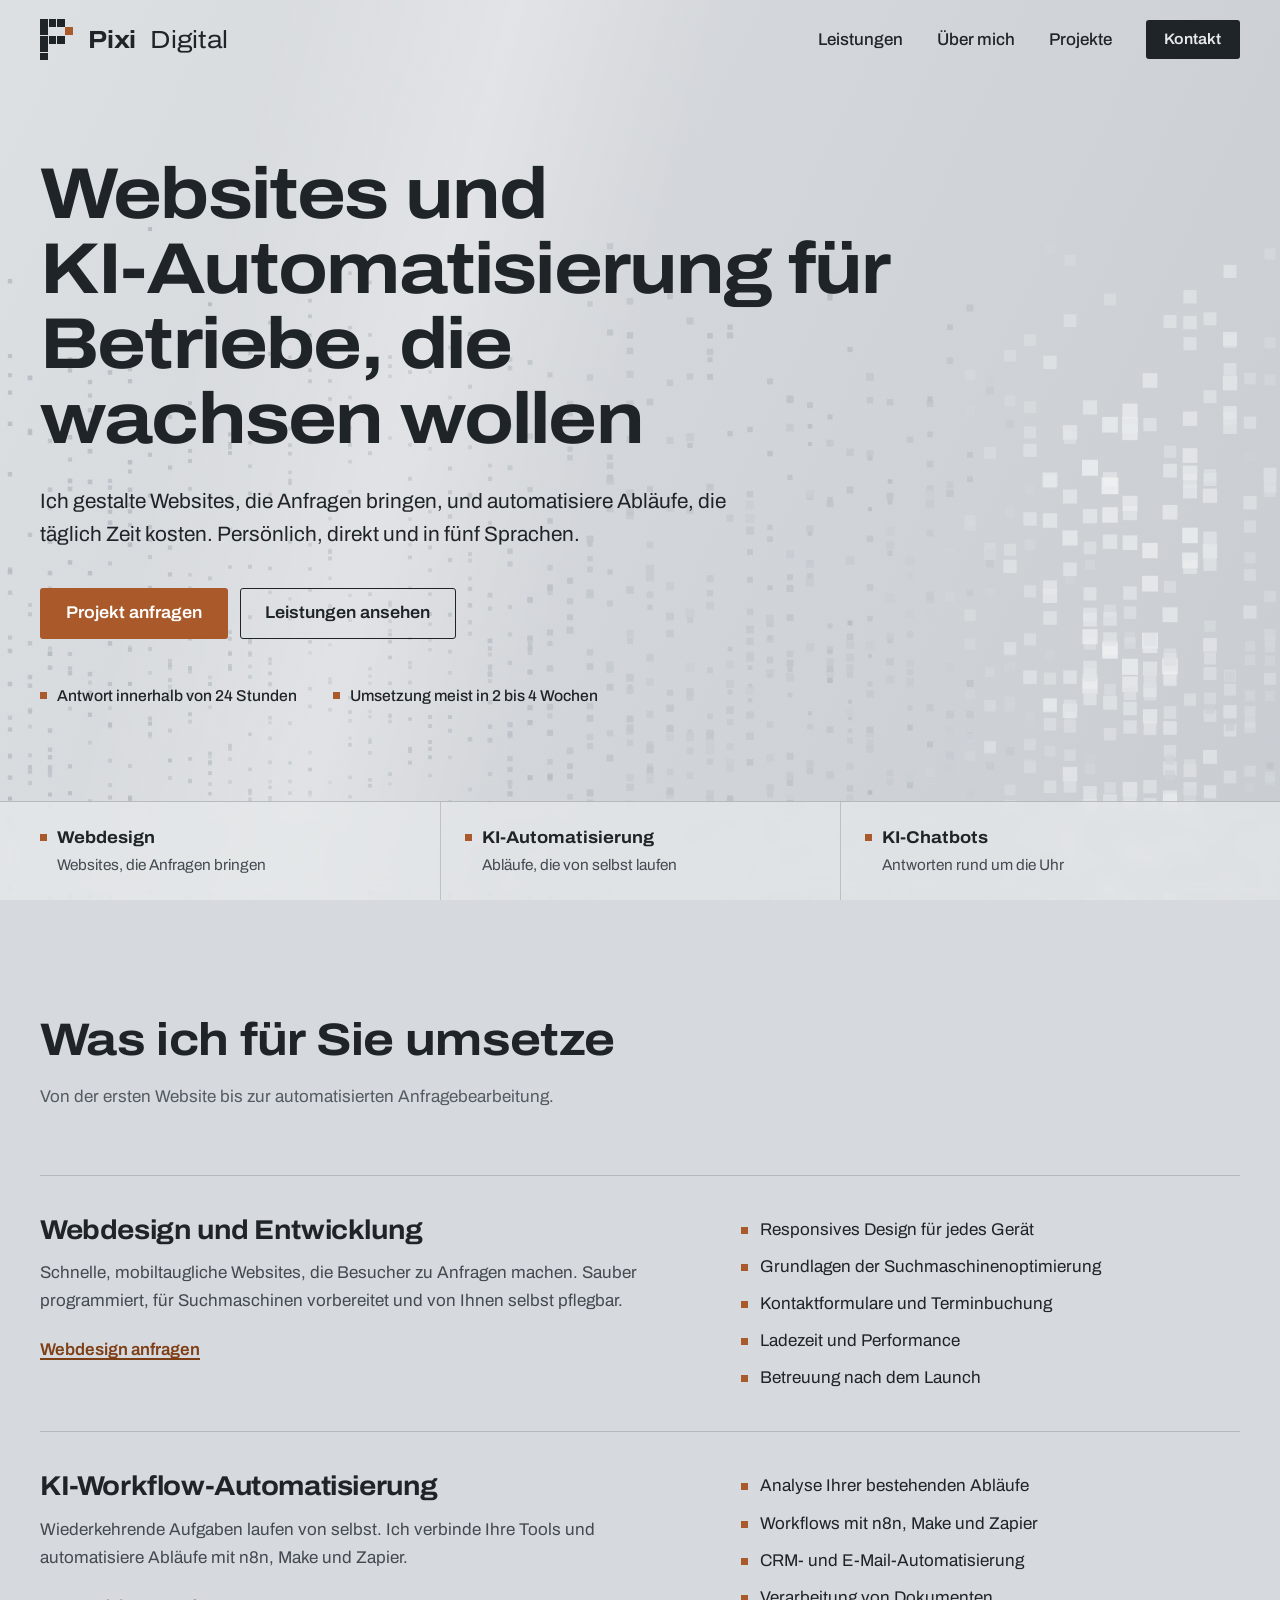
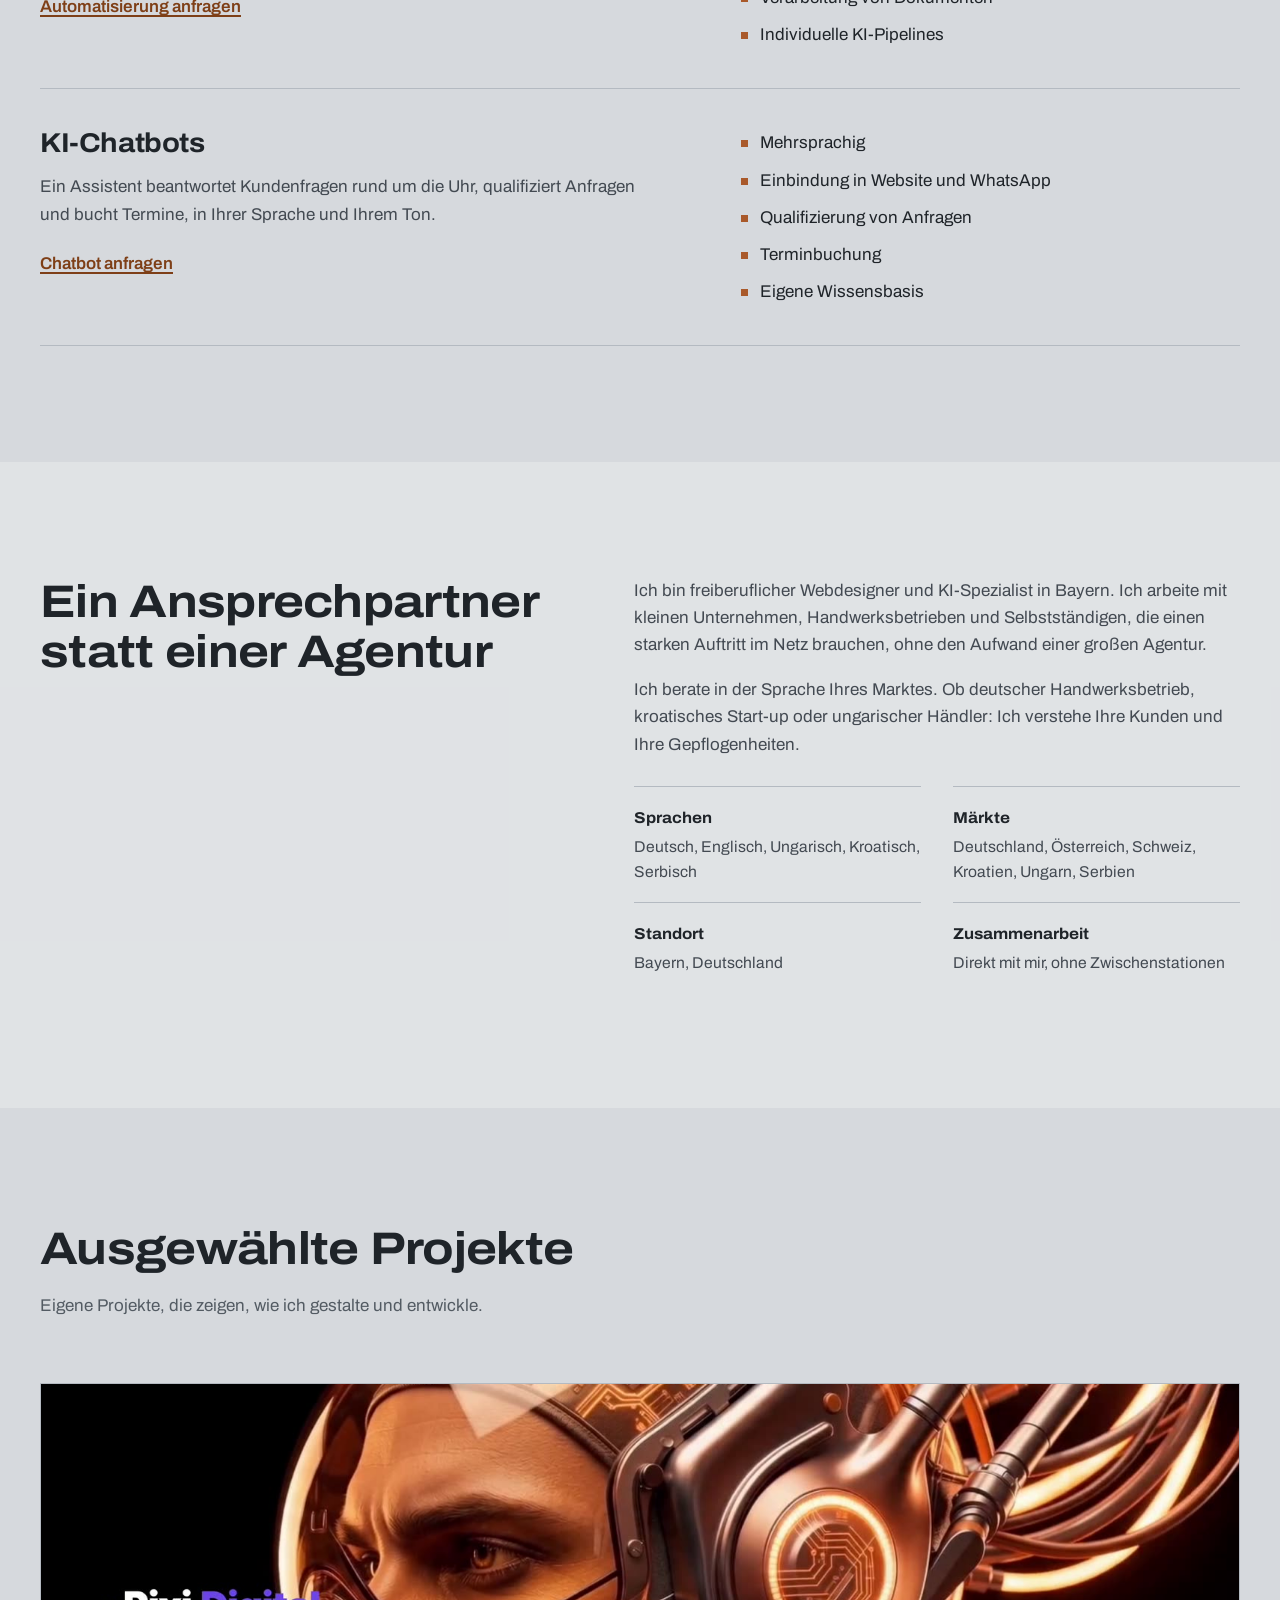
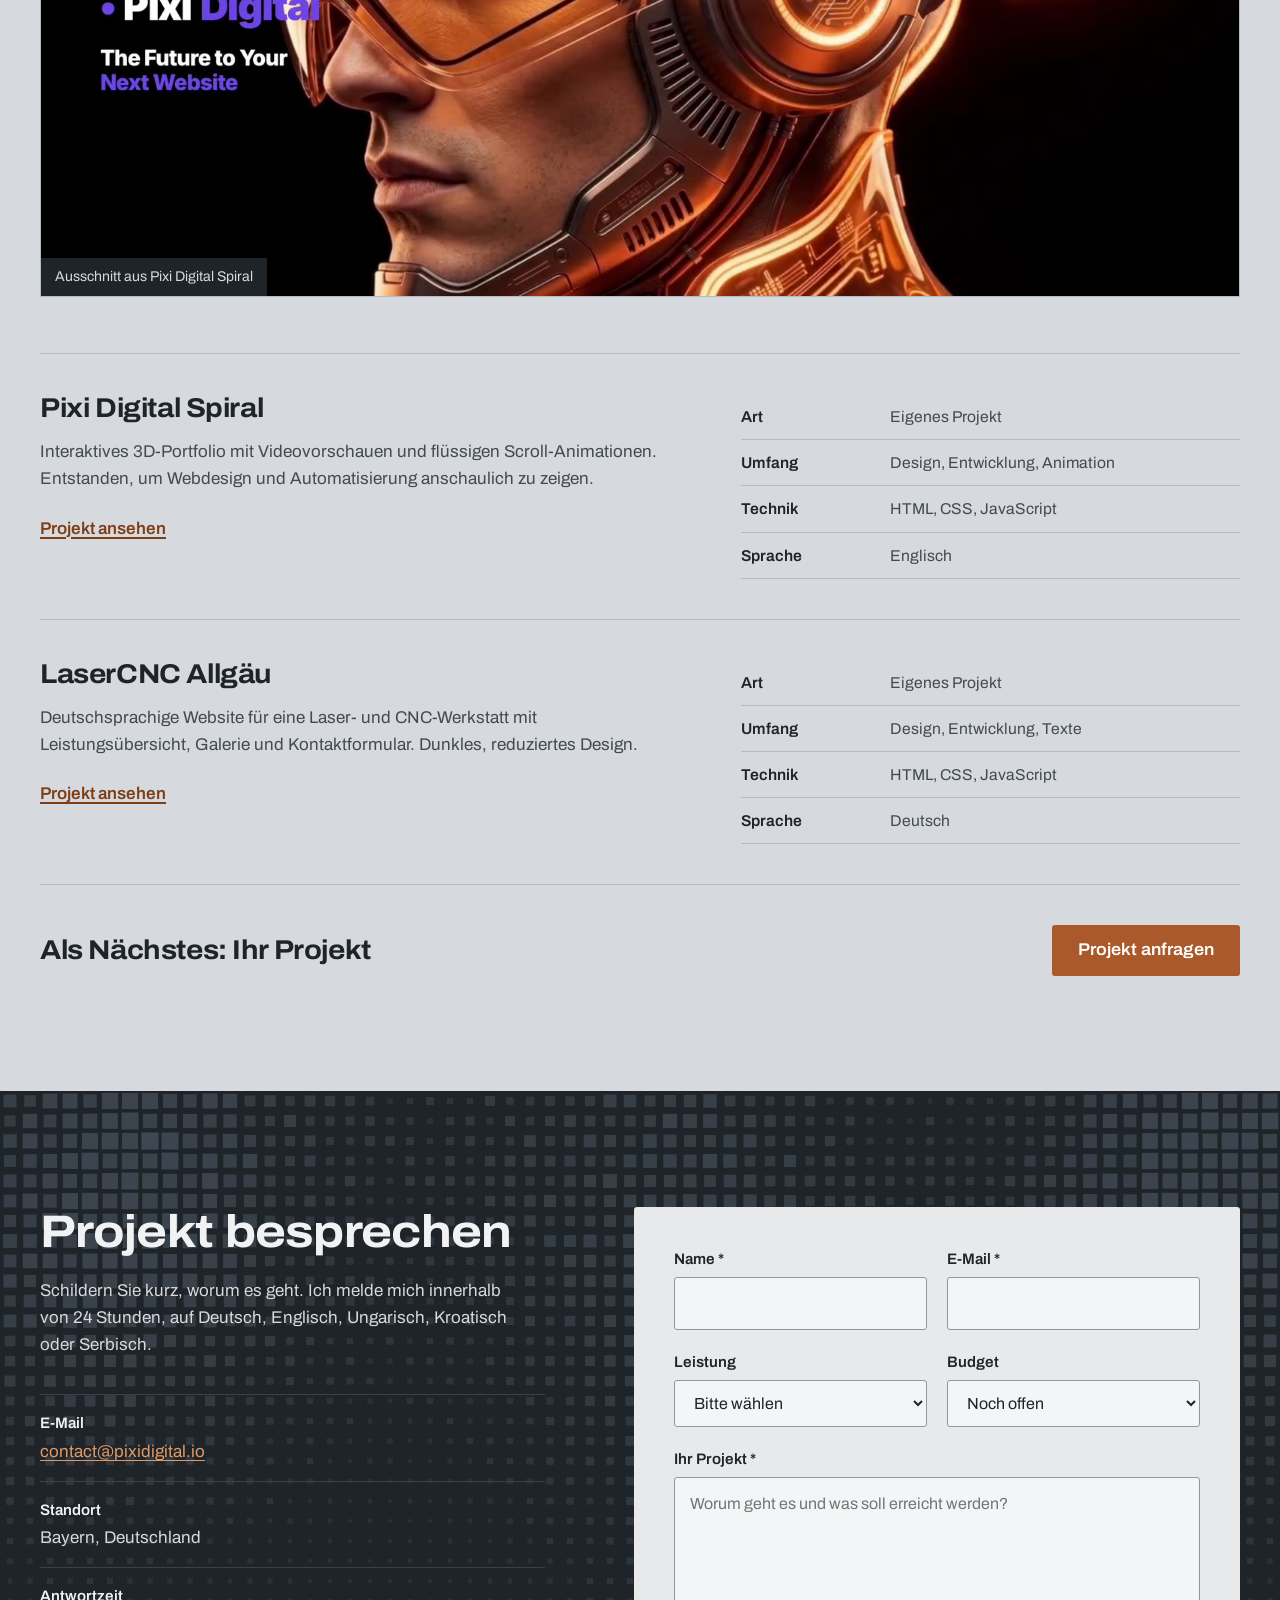
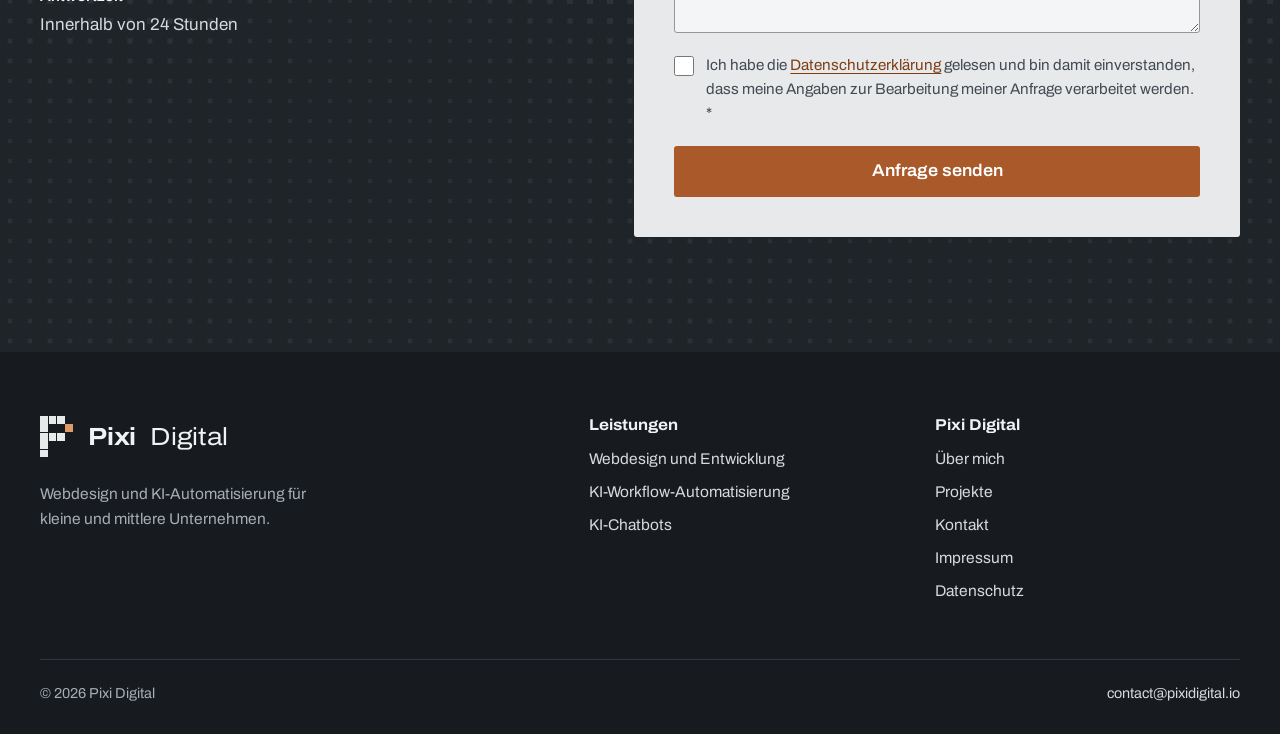
==== index.html @ 9437b950 "Redesign: deutsche Website mit Pixel-Hintergrund, Impressum und Datenschutz" ====
<!DOCTYPE html>
<html lang="de">
<head>
  <meta charset="UTF-8" />
  <meta name="viewport" content="width=device-width, initial-scale=1" />
  <title>Pixi Digital – Webdesign und KI-Automatisierung für Unternehmen in Bayern</title>
  <meta name="description" content="Pixi Digital gestaltet Websites für kleine und mittlere Unternehmen, automatisiert Abläufe mit KI und baut Chatbots. Beratung auf Deutsch, Englisch, Ungarisch, Kroatisch und Serbisch." />
  <link rel="canonical" href="https://pixidigital.io/" />
  <meta name="theme-color" content="#d6d9dd" />

  <meta property="og:type" content="website" />
  <meta property="og:locale" content="de_DE" />
  <meta property="og:site_name" content="Pixi Digital" />
  <meta property="og:title" content="Pixi Digital – Webdesign und KI-Automatisierung" />
  <meta property="og:description" content="Websites, die Anfragen bringen. Abläufe, die von selbst laufen. Für kleine und mittlere Unternehmen in Deutschland, Österreich und der Schweiz." />
  <meta property="og:url" content="https://pixidigital.io/" />

  <link rel="icon" type="image/svg+xml" href="favicon.svg" />
  <link rel="preload" href="fonts/archivo-latin-wdth-normal.woff2" as="font" type="font/woff2" crossorigin />
  <link rel="stylesheet" href="style.css" />

  <script type="application/ld+json">
  {
    "@context": "https://schema.org",
    "@type": "ProfessionalService",
    "name": "Pixi Digital",
    "url": "https://pixidigital.io/",
    "email": "contact@pixidigital.io",
    "description": "Webdesign, KI-Workflow-Automatisierung und KI-Chatbots für kleine und mittlere Unternehmen.",
    "areaServed": ["DE", "AT", "CH", "HR", "HU", "RS"],
    "knowsLanguage": ["de", "en", "hu", "hr", "sr"]
  }
  </script>
</head>
<body>
  <a class="skip-link" href="#inhalt">Zum Inhalt springen</a>

  <header class="site-header" id="siteHeader">
    <div class="wrap">
      <a class="brand" href="#top" aria-label="Pixi Digital, zum Seitenanfang">
        <svg viewBox="0 0 20 25" aria-hidden="true" focusable="false">
          <g fill="#1f2429">
            <rect x="0" y="0" width="4.6" height="4.6"/><rect x="5" y="0" width="4.6" height="4.6"/><rect x="10" y="0" width="4.6" height="4.6"/>
            <rect x="0" y="5" width="4.6" height="4.6"/>
            <rect x="0" y="10" width="4.6" height="4.6"/><rect x="5" y="10" width="4.6" height="4.6"/><rect x="10" y="10" width="4.6" height="4.6"/>
            <rect x="0" y="15" width="4.6" height="4.6"/>
            <rect x="0" y="20" width="4.6" height="4.6"/>
          </g>
          <rect x="15" y="5" width="4.6" height="4.6" fill="#a9592a"/>
        </svg>
        <b>Pixi</b><span>Digital</span>
      </a>
      <button class="nav-toggle" id="navToggle" type="button" aria-expanded="false" aria-controls="siteNav" aria-label="Menü öffnen"><span></span></button>
      <nav aria-label="Hauptnavigation">
        <ul class="nav-list" id="siteNav">
          <li><a href="#leistungen">Leistungen</a></li>
          <li><a href="#ueber-mich">Über mich</a></li>
          <li><a href="#projekte">Projekte</a></li>
          <li><a class="btn btn--ink btn--sm" href="#kontakt">Kontakt</a></li>
        </ul>
      </nav>
    </div>
  </header>

  <main id="inhalt">
    <canvas class="pixel-fall" id="pixelFall" aria-hidden="true"></canvas>
    <section class="hero" id="top" aria-labelledby="hero-title">
      <div class="wrap hero__inner">
        <h1 id="hero-title">Websites und <span class="nb">KI-Automatisierung</span> für Betriebe, die wachsen wollen</h1>
        <p class="hero__lead">Ich gestalte Websites, die Anfragen bringen, und automatisiere Abläufe, die täglich Zeit kosten. Persönlich, direkt und in fünf Sprachen.</p>
        <div class="hero__actions">
          <a class="btn btn--copper" href="#kontakt">Projekt anfragen</a>
          <a class="btn btn--line" href="#leistungen">Leistungen ansehen</a>
        </div>
        <ul class="facts">
          <li>Antwort innerhalb von 24 Stunden</li>
          <li>Umsetzung meist in 2 bis 4 Wochen</li>
        </ul>
      </div>
      <div class="hero__strip">
        <ul>
          <li><a href="#webdesign"><strong>Webdesign</strong><span>Websites, die Anfragen bringen</span></a></li>
          <li><a href="#automatisierung"><strong>KI-Automatisierung</strong><span>Abläufe, die von selbst laufen</span></a></li>
          <li><a href="#chatbots"><strong>KI-Chatbots</strong><span>Antworten rund um die Uhr</span></a></li>
        </ul>
      </div>
    </section>

    <section class="section" id="leistungen" aria-labelledby="leistungen-title">
      <div class="wrap">
        <div class="section-head">
          <h2 id="leistungen-title">Was ich für Sie umsetze</h2>
          <p>Von der ersten Website bis zur automatisierten Anfragebearbeitung.</p>
        </div>

        <article class="service" id="webdesign">
          <div>
            <h3>Webdesign und Entwicklung</h3>
            <p>Schnelle, mobiltaugliche Websites, die Besucher zu Anfragen machen. Sauber programmiert, für Suchmaschinen vorbereitet und von Ihnen selbst pflegbar.</p>
            <a class="link-action" href="#kontakt" data-service="Webdesign">Webdesign anfragen</a>
          </div>
          <ul class="checklist">
            <li>Responsives Design für jedes Gerät</li>
            <li>Grundlagen der Suchmaschinenoptimierung</li>
            <li>Kontaktformulare und Terminbuchung</li>
            <li>Ladezeit und Performance</li>
            <li>Betreuung nach dem Launch</li>
          </ul>
        </article>

        <article class="service" id="automatisierung">
          <div>
            <h3>KI-Workflow-Automatisierung</h3>
            <p>Wiederkehrende Aufgaben laufen von selbst. Ich verbinde Ihre Tools und automatisiere Abläufe mit n8n, Make und Zapier.</p>
            <a class="link-action" href="#kontakt" data-service="KI-Automatisierung">Automatisierung anfragen</a>
          </div>
          <ul class="checklist">
            <li>Analyse Ihrer bestehenden Abläufe</li>
            <li>Workflows mit n8n, Make und Zapier</li>
            <li>CRM- und E-Mail-Automatisierung</li>
            <li>Verarbeitung von Dokumenten</li>
            <li>Individuelle KI-Pipelines</li>
          </ul>
        </article>

        <article class="service" id="chatbots">
          <div>
            <h3>KI-Chatbots</h3>
            <p>Ein Assistent beantwortet Kundenfragen rund um die Uhr, qualifiziert Anfragen und bucht Termine, in Ihrer Sprache und Ihrem Ton.</p>
            <a class="link-action" href="#kontakt" data-service="KI-Chatbot">Chatbot anfragen</a>
          </div>
          <ul class="checklist">
            <li>Mehrsprachig</li>
            <li>Einbindung in Website und WhatsApp</li>
            <li>Qualifizierung von Anfragen</li>
            <li>Terminbuchung</li>
            <li>Eigene Wissensbasis</li>
          </ul>
        </article>
      </div>
    </section>

    <section class="section section--raised" id="ueber-mich" aria-labelledby="ueber-title">
      <div class="wrap about">
        <h2 id="ueber-title">Ein Ansprechpartner statt einer Agentur</h2>
        <div>
          <div class="about__text">
            <p>Ich bin freiberuflicher Webdesigner und KI-Spezialist in Bayern. Ich arbeite mit kleinen Unternehmen, Handwerksbetrieben und Selbstständigen, die einen starken Auftritt im Netz brauchen, ohne den Aufwand einer großen Agentur.</p>
            <p>Ich berate in der Sprache Ihres Marktes. Ob deutscher Handwerksbetrieb, kroatisches Start-up oder ungarischer Händler: Ich verstehe Ihre Kunden und Ihre Gepflogenheiten.</p>
          </div>
          <dl class="about__facts">
            <div><dt>Sprachen</dt><dd>Deutsch, Englisch, Ungarisch, Kroatisch, Serbisch</dd></div>
            <div><dt>Märkte</dt><dd>Deutschland, Österreich, Schweiz, Kroatien, Ungarn, Serbien</dd></div>
            <div><dt>Standort</dt><dd>Bayern, Deutschland</dd></div>
            <div><dt>Zusammenarbeit</dt><dd>Direkt mit mir, ohne Zwischenstationen</dd></div>
          </dl>
        </div>
      </div>
    </section>

    <section class="section" id="projekte" aria-labelledby="projekte-title">
      <div class="wrap">
        <div class="section-head">
          <h2 id="projekte-title">Ausgewählte Projekte</h2>
          <p>Eigene Projekte, die zeigen, wie ich gestalte und entwickle.</p>
        </div>

        <figure class="reel">
          <video id="reelVideo" src="The%20Future.mp4" poster="reel-poster.jpg" muted loop playsinline preload="metadata" aria-label="Videovorschau des Projekts Pixi Digital Spiral"></video>
          <figcaption>Ausschnitt aus Pixi Digital Spiral</figcaption>
        </figure>

        <article class="project">
          <div>
            <h3>Pixi Digital Spiral</h3>
            <p>Interaktives 3D-Portfolio mit Videovorschauen und flüssigen Scroll-Animationen. Entstanden, um Webdesign und Automatisierung anschaulich zu zeigen.</p>
            <a class="link-action" href="https://spiral.pixidigital.io" target="_blank" rel="noopener noreferrer">Projekt ansehen<span class="sr-only"> (öffnet in neuem Tab)</span></a>
          </div>
          <dl>
            <div><dt>Art</dt><dd>Eigenes Projekt</dd></div>
            <div><dt>Umfang</dt><dd>Design, Entwicklung, Animation</dd></div>
            <div><dt>Technik</dt><dd>HTML, CSS, JavaScript</dd></div>
            <div><dt>Sprache</dt><dd>Englisch</dd></div>
          </dl>
        </article>

        <article class="project">
          <div>
            <h3>LaserCNC Allgäu</h3>
            <p>Deutschsprachige Website für eine Laser- und CNC-Werkstatt mit Leistungsübersicht, Galerie und Kontaktformular. Dunkles, reduziertes Design.</p>
            <a class="link-action" href="https://keen-raindrop-94ec98.netlify.app" target="_blank" rel="noopener noreferrer">Projekt ansehen<span class="sr-only"> (öffnet in neuem Tab)</span></a>
          </div>
          <dl>
            <div><dt>Art</dt><dd>Eigenes Projekt</dd></div>
            <div><dt>Umfang</dt><dd>Design, Entwicklung, Texte</dd></div>
            <div><dt>Technik</dt><dd>HTML, CSS, JavaScript</dd></div>
            <div><dt>Sprache</dt><dd>Deutsch</dd></div>
          </dl>
        </article>

        <div class="next-project">
          <h3>Als Nächstes: Ihr Projekt</h3>
          <a class="btn btn--copper" href="#kontakt">Projekt anfragen</a>
        </div>
      </div>
    </section>

    <section class="section on-night has-field" id="kontakt" aria-labelledby="kontakt-title">
      <canvas class="pixel-field" data-pixel="top" data-palette="night" aria-hidden="true"></canvas>
      <div class="wrap contact">
        <div class="contact__intro">
          <h2 id="kontakt-title">Projekt besprechen</h2>
          <p>Schildern Sie kurz, worum es geht. Ich melde mich innerhalb von 24 Stunden, auf Deutsch, Englisch, Ungarisch, Kroatisch oder Serbisch.</p>
          <dl class="contact__list">
            <div><dt>E-Mail</dt><dd><a href="mailto:contact@pixidigital.io">contact@pixidigital.io</a></dd></div>
            <div><dt>Standort</dt><dd>Bayern, Deutschland</dd></div>
            <div><dt>Antwortzeit</dt><dd>Innerhalb von 24 Stunden</dd></div>
          </dl>
        </div>

        <form class="form" id="contactForm" novalidate>
          <div class="form-row">
            <div class="field">
              <label for="name">Name *</label>
              <input type="text" id="name" name="name" autocomplete="name" required aria-describedby="name-error" />
              <p class="field-error" id="name-error"></p>
            </div>
            <div class="field">
              <label for="email">E-Mail *</label>
              <input type="email" id="email" name="email" autocomplete="email" required aria-describedby="email-error" />
              <p class="field-error" id="email-error"></p>
            </div>
          </div>
          <div class="form-row">
            <div class="field">
              <label for="service">Leistung</label>
              <select id="service" name="service">
                <option value="">Bitte wählen</option>
                <option value="Webdesign">Webdesign</option>
                <option value="KI-Automatisierung">KI-Automatisierung</option>
                <option value="KI-Chatbot">KI-Chatbot</option>
                <option value="Sonstiges">Sonstiges</option>
              </select>
            </div>
            <div class="field">
              <label for="budget">Budget</label>
              <select id="budget" name="budget">
                <option value="">Noch offen</option>
                <option value="300-500">300 bis 500 €</option>
                <option value="500-1000">500 bis 1.000 €</option>
                <option value="1000-2000">1.000 bis 2.000 €</option>
                <option value="2000-5000">2.000 bis 5.000 €</option>
                <option value="5000+">Über 5.000 €</option>
              </select>
            </div>
          </div>
          <div class="field">
            <label for="message">Ihr Projekt *</label>
            <textarea id="message" name="message" rows="5" placeholder="Worum geht es und was soll erreicht werden?" required aria-describedby="message-error"></textarea>
            <p class="field-error" id="message-error"></p>
          </div>

          <!-- Honeypot: für Menschen unsichtbar, Bots füllen es aus -->
          <div class="hp" aria-hidden="true">
            <label for="website">Website (bitte leer lassen)</label>
            <input type="text" id="website" name="website" tabindex="-1" autocomplete="off" />
          </div>

          <div class="consent">
            <div class="consent__row">
              <input type="checkbox" id="privacy" name="privacy" required aria-describedby="privacy-error" />
              <label for="privacy">Ich habe die <a href="datenschutz.html" target="_blank" rel="noopener">Datenschutzerklärung</a> gelesen und bin damit einverstanden, dass meine Angaben zur Bearbeitung meiner Anfrage verarbeitet werden. *</label>
            </div>
            <p class="field-error" id="privacy-error"></p>
          </div>

          <button type="submit" class="btn btn--copper" id="submitBtn">Anfrage senden</button>
          <p class="form-status" id="formStatus" role="status" aria-live="polite"></p>
        </form>
      </div>
    </section>
  </main>

  <footer class="site-footer">
    <div class="wrap">
      <div class="footer-grid">
        <div>
          <a class="brand" href="#top" aria-label="Pixi Digital, zum Seitenanfang">
            <svg viewBox="0 0 20 25" aria-hidden="true" focusable="false">
              <g fill="#e7e9eb">
                <rect x="0" y="0" width="4.6" height="4.6"/><rect x="5" y="0" width="4.6" height="4.6"/><rect x="10" y="0" width="4.6" height="4.6"/>
                <rect x="0" y="5" width="4.6" height="4.6"/>
                <rect x="0" y="10" width="4.6" height="4.6"/><rect x="5" y="10" width="4.6" height="4.6"/><rect x="10" y="10" width="4.6" height="4.6"/>
                <rect x="0" y="15" width="4.6" height="4.6"/>
                <rect x="0" y="20" width="4.6" height="4.6"/>
              </g>
              <rect x="15" y="5" width="4.6" height="4.6" fill="#e09a66"/>
            </svg>
            <b>Pixi</b><span>Digital</span>
          </a>
          <p>Webdesign und KI-Automatisierung für kleine und mittlere Unternehmen.</p>
        </div>
        <div>
          <h2>Leistungen</h2>
          <ul>
            <li><a href="#leistungen">Webdesign und Entwicklung</a></li>
            <li><a href="#leistungen">KI-Workflow-Automatisierung</a></li>
            <li><a href="#leistungen">KI-Chatbots</a></li>
          </ul>
        </div>
        <div>
          <h2>Pixi Digital</h2>
          <ul>
            <li><a href="#ueber-mich">Über mich</a></li>
            <li><a href="#projekte">Projekte</a></li>
            <li><a href="#kontakt">Kontakt</a></li>
            <li><a href="impressum.html">Impressum</a></li>
            <li><a href="datenschutz.html">Datenschutz</a></li>
          </ul>
        </div>
      </div>
      <div class="footer-bottom">
        <p>&copy; 2026 Pixi Digital</p>
        <p><a href="mailto:contact@pixidigital.io">contact@pixidigital.io</a></p>
      </div>
    </div>
  </footer>

  <script src="script.js" defer></script>
  <script src="pixel-field.js" defer></script>
  <script src="pixel-fall.js" defer></script>
</body>
</html>
---- style.css ----
/* ==========================================================================
   Pixi Digital
   Material: gebürsteter Stahl, Kupfer. Motiv: Pixel.
   ========================================================================== */

/* --- Schrift (lokal eingebunden, keine Verbindung zu Google) ------------- */
@font-face {
  font-family: "Archivo";
  src: url("fonts/archivo-latin-wdth-normal.woff2") format("woff2");
  font-weight: 100 900;
  font-stretch: 62% 125%;
  font-style: normal;
  font-display: swap;
  unicode-range: U+0000-00FF, U+0131, U+0152-0153, U+02BB-02BC, U+02C6, U+02DA, U+02DC, U+0304, U+0308, U+0329, U+2000-206F, U+20AC, U+2122, U+2191, U+2193, U+2212, U+2215, U+FEFF, U+FFFD;
}
@font-face {
  font-family: "Archivo";
  src: url("fonts/archivo-latin-ext-wdth-normal.woff2") format("woff2");
  font-weight: 100 900;
  font-stretch: 62% 125%;
  font-style: normal;
  font-display: swap;
  unicode-range: U+0100-02BA, U+02BD-02C5, U+02C7-02CC, U+02CE-02D7, U+02DD-02FF, U+0304, U+0308, U+0329, U+1D00-1DBF, U+1E00-1E9F, U+1EF2-1EFF, U+2020, U+20A0-20AB, U+20AD-20C0, U+2113, U+2C60-2C7F, U+A720-A7FF;
}

/* --- Tokens --------------------------------------------------------------- */
:root {
  --steel:        #d6d9dd;   /* Seitenhintergrund */
  --steel-raised: #e7e9eb;   /* Flächen, Formular */
  --steel-sunk:   #cbcfd4;
  --steel-line:   #b4bac1;   /* Linien, Pixel */
  --ink:          #1f2429;   /* Überschriften, dunkle Sektion */
  --ink-soft:     #434a52;   /* Fließtext */
  --ink-mute:     #535b63;   /* Nebentext */
  --copper:       #a9592a;   /* Aktionen */
  --copper-deep:  #7e3f17;   /* Textlinks auf Hellgrau */
  --copper-glow:  #e09a66;   /* Linkfarbe auf Dunkel, Pixelglut */
  --night:        #1f2429;
  --night-deep:   #171b1f;
  --on-night:     #d6d9dd;
  --on-night-mute:#a6adb4;
  --error:        #a32a1d;

  --radius: 3px;
  --header-h: 80px;
  --wrap: min(1200px, 100% - 48px);
}

/* --- Basis ---------------------------------------------------------------- */
*, *::before, *::after { box-sizing: border-box; }
html {
  scroll-padding-top: calc(var(--header-h) + 16px);
  -webkit-text-size-adjust: 100%;
}
@media (prefers-reduced-motion: no-preference) {
  html { scroll-behavior: smooth; }
}
body {
  margin: 0;
  background: var(--steel);
  color: var(--ink-soft);
  font-family: "Archivo", system-ui, -apple-system, "Segoe UI", sans-serif;
  font-size: 1.0625rem;
  line-height: 1.6;
  -webkit-font-smoothing: antialiased;
}
h1, h2, h3, h4, p, ul, dl, dd, figure { margin: 0; }
ul { padding: 0; list-style: none; }
img, svg, video { display: block; max-width: 100%; }
p { max-width: 62ch; text-wrap: pretty; }
a { color: var(--copper-deep); text-underline-offset: 0.2em; }
a:hover { color: var(--ink); }

h1, h2, h3 {
  color: var(--ink);
  font-weight: 700;
  font-stretch: 114%;
  letter-spacing: -0.015em;
  line-height: 1.1;
  text-wrap: balance;
  hyphens: auto;
  overflow-wrap: break-word;
}
h2 { font-size: clamp(1.75rem, 1.1rem + 2.4vw, 2.85rem); }
h3 { font-size: clamp(1.3rem, 1.1rem + 0.8vw, 1.7rem); font-stretch: 108%; }

:focus-visible {
  outline: 2px solid var(--copper);
  outline-offset: 3px;
}
.on-night :focus-visible,
.site-footer :focus-visible { outline-color: var(--copper-glow); }

.wrap { width: var(--wrap); margin-inline: auto; }

.sr-only {
  position: absolute;
  width: 1px;
  height: 1px;
  margin: -1px;
  padding: 0;
  overflow: hidden;
  clip: rect(0 0 0 0);
  white-space: nowrap;
  border: 0;
}

.skip-link {
  position: absolute;
  left: 16px;
  top: -80px;
  z-index: 200;
  background: var(--ink);
  color: #fff;
  padding: 10px 16px;
  border-radius: var(--radius);
}
.skip-link:focus { top: 12px; color: #fff; }

/* --- Schaltflächen -------------------------------------------------------- */
.btn {
  display: inline-flex;
  align-items: center;
  justify-content: center;
  padding: 0.9rem 1.55rem;
  border: 1px solid transparent;
  border-radius: var(--radius);
  font: inherit;
  font-weight: 600;
  font-stretch: 105%;
  line-height: 1.2;
  text-decoration: none;
  cursor: pointer;
  transition: background-color 0.2s, color 0.2s, border-color 0.2s;
}
.btn--copper { background: var(--copper); color: #fff; }
.btn--copper:hover { background: var(--copper-deep); color: #fff; }
.btn--line { border-color: var(--ink); color: var(--ink); }
.btn--line:hover { background: var(--ink); color: var(--steel-raised); }
.btn--ink { background: var(--ink); color: var(--steel-raised); }
.btn--ink:hover { background: var(--copper-deep); color: #fff; }
.btn[disabled] { opacity: 0.6; cursor: progress; }
.btn--sm { padding: 0.6rem 1.1rem; font-size: 0.95rem; }

/* --- Kopfzeile ------------------------------------------------------------ */
.site-header {
  position: fixed;
  inset: 0 0 auto 0;
  z-index: 100;
  height: var(--header-h);
  border-bottom: 1px solid transparent;
  transition: background-color 0.25s, border-color 0.25s;
}
.site-header.is-scrolled,
.site-header.menu-open {
  background: rgba(231, 233, 235, 0.94);
  border-bottom-color: var(--steel-line);
  -webkit-backdrop-filter: blur(10px);
  backdrop-filter: blur(10px);
}
.site-header .wrap {
  display: flex;
  align-items: center;
  justify-content: space-between;
  height: 100%;
}
.brand {
  display: inline-flex;
  align-items: center;
  gap: 14px;
  color: var(--ink);
  font-stretch: 112%;
  font-size: 1.55rem;
  font-weight: 700;
  letter-spacing: -0.01em;
  text-decoration: none;
}
.brand:hover { color: var(--ink); }
.brand span { font-weight: 400; }
.brand svg { width: 34px; height: 42px; flex: none; shape-rendering: crispEdges; }

.nav-list { display: flex; align-items: center; gap: 34px; }
.nav-list a:not(.btn) {
  color: var(--ink);
  font-weight: 500;
  text-decoration: none;
  padding-block: 6px;
  background: linear-gradient(var(--copper), var(--copper)) left bottom / 0 2px no-repeat;
  transition: background-size 0.25s;
}
.nav-list a:not(.btn):hover,
.nav-list a:not(.btn)[aria-current="true"] { background-size: 100% 2px; }

.nav-toggle {
  display: none;
  width: 44px;
  height: 44px;
  margin-right: -10px;
  border: 0;
  background: none;
  color: var(--ink);
  cursor: pointer;
}
.nav-toggle span,
.nav-toggle span::before,
.nav-toggle span::after {
  display: block;
  width: 22px;
  height: 2px;
  background: currentColor;
  margin-inline: auto;
  content: "";
  transition: transform 0.2s, background-color 0.2s;
}
.nav-toggle span { position: relative; }
.nav-toggle span::before { position: absolute; top: -7px; left: 0; }
.nav-toggle span::after  { position: absolute; top: 7px; left: 0; }
.menu-open .nav-toggle span { background: transparent; }
.menu-open .nav-toggle span::before { transform: translateY(7px) rotate(45deg); }
.menu-open .nav-toggle span::after  { transform: translateY(-7px) rotate(-45deg); }

/* --- Hero ----------------------------------------------------------------- */
.hero {
  position: relative;
  display: grid;
  grid-template-rows: 1fr auto;
  min-height: min(100svh, 900px);
  padding: calc(var(--header-h) + 40px) 0 0;
  overflow: hidden;
}
.hero::before {
  /* Verlauf liegt unter dem festen Pixel-Canvas, damit Quadrate über den Hero hinaus fallen können */
  content: "";
  position: absolute;
  inset: 0;
  z-index: -1;
  background: linear-gradient(115deg, #dde0e3 0%, #d3d6da 48%, #c9cdd2 100%);
}
.hero::after {
  /* Lichtreflex wie auf gebürstetem Metall */
  content: "";
  position: absolute;
  inset: 0;
  pointer-events: none;
  background: linear-gradient(105deg, transparent 18%, rgba(255, 255, 255, 0.28) 34%, transparent 48%);
}
.pixel-field {
  position: absolute;
  inset: 0;
  width: 100%;
  height: 100%;
}
.hero__inner { position: relative; z-index: 1; align-self: center; padding-bottom: 56px; }
.hero h1 {
  max-width: 13.5em;
  font-size: clamp(2.05rem, 0.9rem + 4.6vw, 4.5rem);
  line-height: 1.04;
  letter-spacing: -0.025em;
}
@media (min-width: 561px) { .nb { white-space: nowrap; } }
.hero__lead {
  margin-top: 28px;
  font-size: clamp(1.08rem, 1rem + 0.4vw, 1.3rem);
  color: var(--ink);
  max-width: 34em;
}
.hero__actions { display: flex; flex-wrap: wrap; gap: 12px; margin-top: 36px; }
.facts { display: flex; flex-wrap: wrap; gap: 10px 36px; margin-top: 44px; }
.facts li {
  display: flex;
  align-items: center;
  gap: 10px;
  color: var(--ink);
  font-weight: 500;
  font-size: 0.98rem;
}
.facts li::before,
.checklist li::before {
  content: "";
  flex: none;
  width: 7px;
  height: 7px;
  background: var(--copper);
}

/* --- Sektionen ------------------------------------------------------------ */
.section { padding: clamp(72px, 9vw, 128px) 0; }
.section--raised { background: rgba(231, 233, 235, 0.62); }
.section-head { margin-bottom: clamp(40px, 5vw, 64px); }
.section-head p { margin-top: 18px; color: var(--ink-mute); }

/* Leistungen */
.service {
  display: grid;
  grid-template-columns: minmax(0, 5fr) minmax(0, 4fr);
  gap: 20px clamp(32px, 6vw, 96px);
  padding: 40px 0;
  border-top: 1px solid var(--steel-line);
}
.service:last-child { border-bottom: 1px solid var(--steel-line); }
.service p { margin-top: 14px; }
.service .link-action { display: inline-block; margin-top: 22px; }
.link-action {
  color: var(--copper-deep);
  font-weight: 600;
  text-decoration-thickness: 2px;
}
.checklist { display: grid; gap: 10px; align-content: start; }
.checklist li { display: flex; align-items: baseline; gap: 12px; color: var(--ink); }
.checklist li::before { transform: translateY(-1px); }

/* Über mich */
.about {
  display: grid;
  grid-template-columns: minmax(0, 5fr) minmax(0, 6fr);
  gap: 32px clamp(32px, 7vw, 112px);
}
.about__text { display: grid; gap: 18px; align-content: start; }
.about__facts {
  display: grid;
  grid-template-columns: repeat(2, minmax(0, 1fr));
  gap: 0 32px;
  margin-top: 28px;
}
.about__facts div { padding: 18px 0; border-top: 1px solid var(--steel-line); }
.about__facts dt { color: var(--ink); font-weight: 700; font-stretch: 108%; font-size: 0.98rem; }
.about__facts dd { margin-top: 4px; font-size: 0.98rem; }

/* Projekte */
.reel {
  position: relative;
  aspect-ratio: 21 / 9;
  background: var(--night);
  border: 1px solid var(--steel-line);
  overflow: hidden;
}
.reel video { width: 100%; height: 100%; object-fit: cover; }
.reel figcaption {
  position: absolute;
  left: 0;
  bottom: 0;
  padding: 8px 14px;
  background: var(--night);
  color: var(--on-night);
  font-size: 0.88rem;
}
.project {
  display: grid;
  grid-template-columns: minmax(0, 5fr) minmax(0, 4fr);
  gap: 24px clamp(32px, 6vw, 96px);
  padding: 40px 0;
  border-top: 1px solid var(--steel-line);
}
.project:first-of-type { margin-top: 56px; }
.project p { margin-top: 14px; }
.project .link-action { display: inline-block; margin-top: 22px; }
.project dl { display: grid; gap: 0; align-content: start; }
.project dl div {
  display: grid;
  grid-template-columns: 8.5em 1fr;
  gap: 16px;
  padding: 10px 0;
  border-bottom: 1px solid var(--steel-line);
  font-size: 0.98rem;
}
.project dt { color: var(--ink); font-weight: 600; }
.next-project {
  display: flex;
  flex-wrap: wrap;
  align-items: center;
  justify-content: space-between;
  gap: 20px 40px;
  padding: 40px 0 0;
  border-top: 1px solid var(--steel-line);
}
.next-project h3 { max-width: 18em; }

/* Kontakt (dunkel) */
.on-night { background: var(--night); color: var(--on-night); }
.on-night h2, .on-night h3 { color: #f1f2f4; }
.on-night a { color: var(--copper-glow); }
.on-night a:hover { color: #fff; }
.contact {
  display: grid;
  grid-template-columns: minmax(0, 5fr) minmax(0, 6fr);
  gap: 48px clamp(32px, 7vw, 112px);
  align-items: start;
}
.contact__intro p { margin-top: 20px; }
.contact__list { margin-top: 36px; display: grid; gap: 0; }
.contact__list div { padding: 16px 0; border-top: 1px solid #3a4148; }
.contact__list dt { color: #f1f2f4; font-weight: 600; font-size: 0.95rem; }
.contact__list dd { margin-top: 2px; color: var(--on-night); }

.form {
  display: grid;
  gap: 20px;
  padding: clamp(22px, 3.5vw, 40px);
  background: var(--steel-raised);
  color: var(--ink-soft);
  border-radius: var(--radius);
}
.form-row { display: grid; grid-template-columns: repeat(2, minmax(0, 1fr)); gap: 20px; }
.field { display: grid; gap: 6px; align-content: start; }
.field label { color: var(--ink); font-weight: 600; font-size: 0.95rem; }
.field input,
.field select,
.field textarea {
  width: 100%;
  padding: 0.8rem 0.9rem;
  border: 1px solid #8f979f;
  border-radius: var(--radius);
  background: #f4f5f6;
  color: var(--ink);
  font: inherit;
  font-size: 1rem;
}
.field textarea { resize: vertical; min-height: 140px; }
.field input:focus-visible,
.field select:focus-visible,
.field textarea:focus-visible { outline: 2px solid var(--copper); outline-offset: 1px; border-color: var(--copper); }
.field .has-error { border-color: var(--error); }
.field-error { color: var(--error); font-size: 0.9rem; min-height: 0; }
.field-error:empty { display: none; }
.hp { position: absolute; left: -9999px; width: 1px; height: 1px; overflow: hidden; }

.consent { display: grid; gap: 6px; }
.consent__row { display: flex; gap: 12px; align-items: flex-start; }
.consent input { flex: none; width: 20px; height: 20px; margin: 3px 0 0; accent-color: var(--copper); }
.consent label { font-size: 0.95rem; }
.consent a { color: var(--copper-deep); }

.form-status { padding: 14px 16px; border-left: 3px solid var(--copper); background: #f4f5f6; color: var(--ink); }
.form-status:empty { display: none; }
.form-status.is-error { border-left-color: var(--error); }

/* Fußzeile */
.site-footer {
  background: var(--night-deep);
  color: var(--on-night-mute);
  padding: 64px 0 28px;
  font-size: 0.97rem;
}
.site-footer a { color: var(--on-night); text-decoration: none; }
.site-footer a:hover { color: var(--copper-glow); text-decoration: underline; }
.footer-grid {
  display: grid;
  grid-template-columns: minmax(0, 5fr) repeat(2, minmax(0, 3fr));
  gap: 40px;
}
.site-footer .brand { color: #f1f2f4; }
.site-footer .brand:hover { color: #f1f2f4; }
.footer-grid p { margin-top: 16px; max-width: 34ch; }
.site-footer h2 {
  color: #f1f2f4;
  font-size: 0.98rem;
  font-stretch: 108%;
  letter-spacing: 0;
}
.site-footer ul { margin-top: 14px; display: grid; gap: 8px; }
.footer-bottom {
  margin-top: 56px;
  padding-top: 22px;
  border-top: 1px solid #2f363c;
  display: flex;
  flex-wrap: wrap;
  justify-content: space-between;
  gap: 8px 24px;
  font-size: 0.9rem;
}

/* Fußzeile ohne Linienkopf (rechtliche Seiten) */
.footer-bottom--flat { margin-top: 0; padding-top: 0; border-top: 0; }

/* --- Rechtliche Seiten ---------------------------------------------------- */
.legal { padding: 56px 0 96px; }
.legal .wrap { max-width: 820px; }
.legal-head h1 { font-size: clamp(2rem, 1.2rem + 3vw, 3.2rem); }
.legal-head .stand { margin-top: 14px; color: var(--ink-soft); }
.legal h2 { font-size: 1.35rem; font-stretch: 110%; margin: 44px 0 12px; }
.legal h3 { font-size: 1.05rem; font-stretch: 105%; margin: 24px 0 8px; }
.legal p, .legal ul { margin-top: 12px; max-width: 70ch; }
.legal ul { list-style: disc; padding-left: 1.25em; display: grid; gap: 6px; }
.platzhalter {
  background: #f3d6c0;
  color: #5a2a0d;
  padding: 0 0.3em;
  outline: 1px dashed var(--copper);
}

/* --- Hero-Leiste mit den drei Leistungen ---------------------------------- */
.hero__strip {
  position: relative;
  z-index: 1;
  border-top: 1px solid rgba(31, 36, 41, 0.22);
  background: rgba(231, 233, 235, 0.72);
  -webkit-backdrop-filter: blur(8px);
  backdrop-filter: blur(8px);
}
.hero__strip ul {
  width: var(--wrap);
  margin-inline: auto;
  display: grid;
  grid-template-columns: repeat(3, minmax(0, 1fr));
}
.hero__strip li + li { border-left: 1px solid rgba(31, 36, 41, 0.18); }
.hero__strip a {
  display: grid;
  gap: 2px;
  padding: 22px 24px;
  color: var(--ink);
  text-decoration: none;
}
.hero__strip li:first-child a { padding-left: 0; }
.hero__strip strong {
  display: flex;
  align-items: center;
  gap: 10px;
  font-weight: 700;
  font-stretch: 108%;
}
.hero__strip strong::before { content: ""; flex: none; width: 7px; height: 7px; background: var(--copper); }
.hero__strip span { color: var(--ink-soft); font-size: 0.96rem; padding-left: 17px; }
.hero__strip a:hover strong {
  text-decoration: underline;
  text-decoration-color: var(--copper);
  text-decoration-thickness: 2px;
  text-underline-offset: 0.25em;
}

/* --- Fester Pixel-Canvas hinter der Startseite ---------------------------- */
main { position: relative; z-index: 0; }
.pixel-fall {
  position: fixed;
  inset: 0;
  width: 100%;
  height: 100%;
  pointer-events: none;
}
main > section { position: relative; } /* Sektionen liegen über dem Canvas */
.site-footer { position: relative; }

/* --- Pixel-Feld als Hintergrund weiterer Bereiche ------------------------ */
.has-field { position: relative; overflow: hidden; }
.has-field > .wrap { position: relative; z-index: 1; }
.legal-head {
  position: relative;
  overflow: hidden;
  padding: calc(var(--header-h) + 56px) 0 56px;
  background: linear-gradient(115deg, #dde0e3 0%, #d3d6da 48%, #c9cdd2 100%);
}
.legal-head .wrap { position: relative; z-index: 1; max-width: 820px; }

/* --- Responsiv ------------------------------------------------------------ */
@media (max-width: 860px) {
  .nav-toggle { display: block; }
  .nav-list {
    position: absolute;
    top: var(--header-h);
    left: 0;
    right: 0;
    display: none;
    flex-direction: column;
    align-items: stretch;
    gap: 0;
    padding: 8px 24px 24px;
    background: var(--steel-raised);
    border-bottom: 1px solid var(--steel-line);
  }
  .menu-open .nav-list { display: flex; }
  .nav-list li { border-bottom: 1px solid var(--steel-line); }
  .nav-list li:last-child { border-bottom: 0; padding-top: 16px; }
  .nav-list a:not(.btn) { display: block; padding: 14px 0; background: none; }
  .nav-list .btn { width: 100%; }

  .service,
  .project,
  .about,
  .contact { grid-template-columns: minmax(0, 1fr); }
  .footer-grid { grid-template-columns: repeat(2, minmax(0, 1fr)); }
  .footer-grid > :first-child { grid-column: 1 / -1; }
  .reel { aspect-ratio: 16 / 9; }
}
@media (max-width: 560px) {
  :root { --wrap: min(1200px, 100% - 40px); }
  .form-row { grid-template-columns: minmax(0, 1fr); }
  .about__facts { grid-template-columns: minmax(0, 1fr); }
  .project dl div { grid-template-columns: 7.2em 1fr; }
  .brand { font-size: 1.4rem; gap: 12px; }
  .brand svg { width: 30px; height: 37px; }
  .hero__inner { padding-bottom: 40px; }
  .hero__actions .btn { flex: 1 1 100%; }
}

@media (prefers-reduced-motion: reduce) {
  *, *::before, *::after { transition: none !important; animation: none !important; }
}

@media (max-width: 720px) {
  .hero__strip ul { grid-template-columns: minmax(0, 1fr); }
  .hero__strip li + li { border-left: 0; border-top: 1px solid rgba(31, 36, 41, 0.18); }
  .hero__strip a,
  .hero__strip li:first-child a { padding: 14px 0; }
}
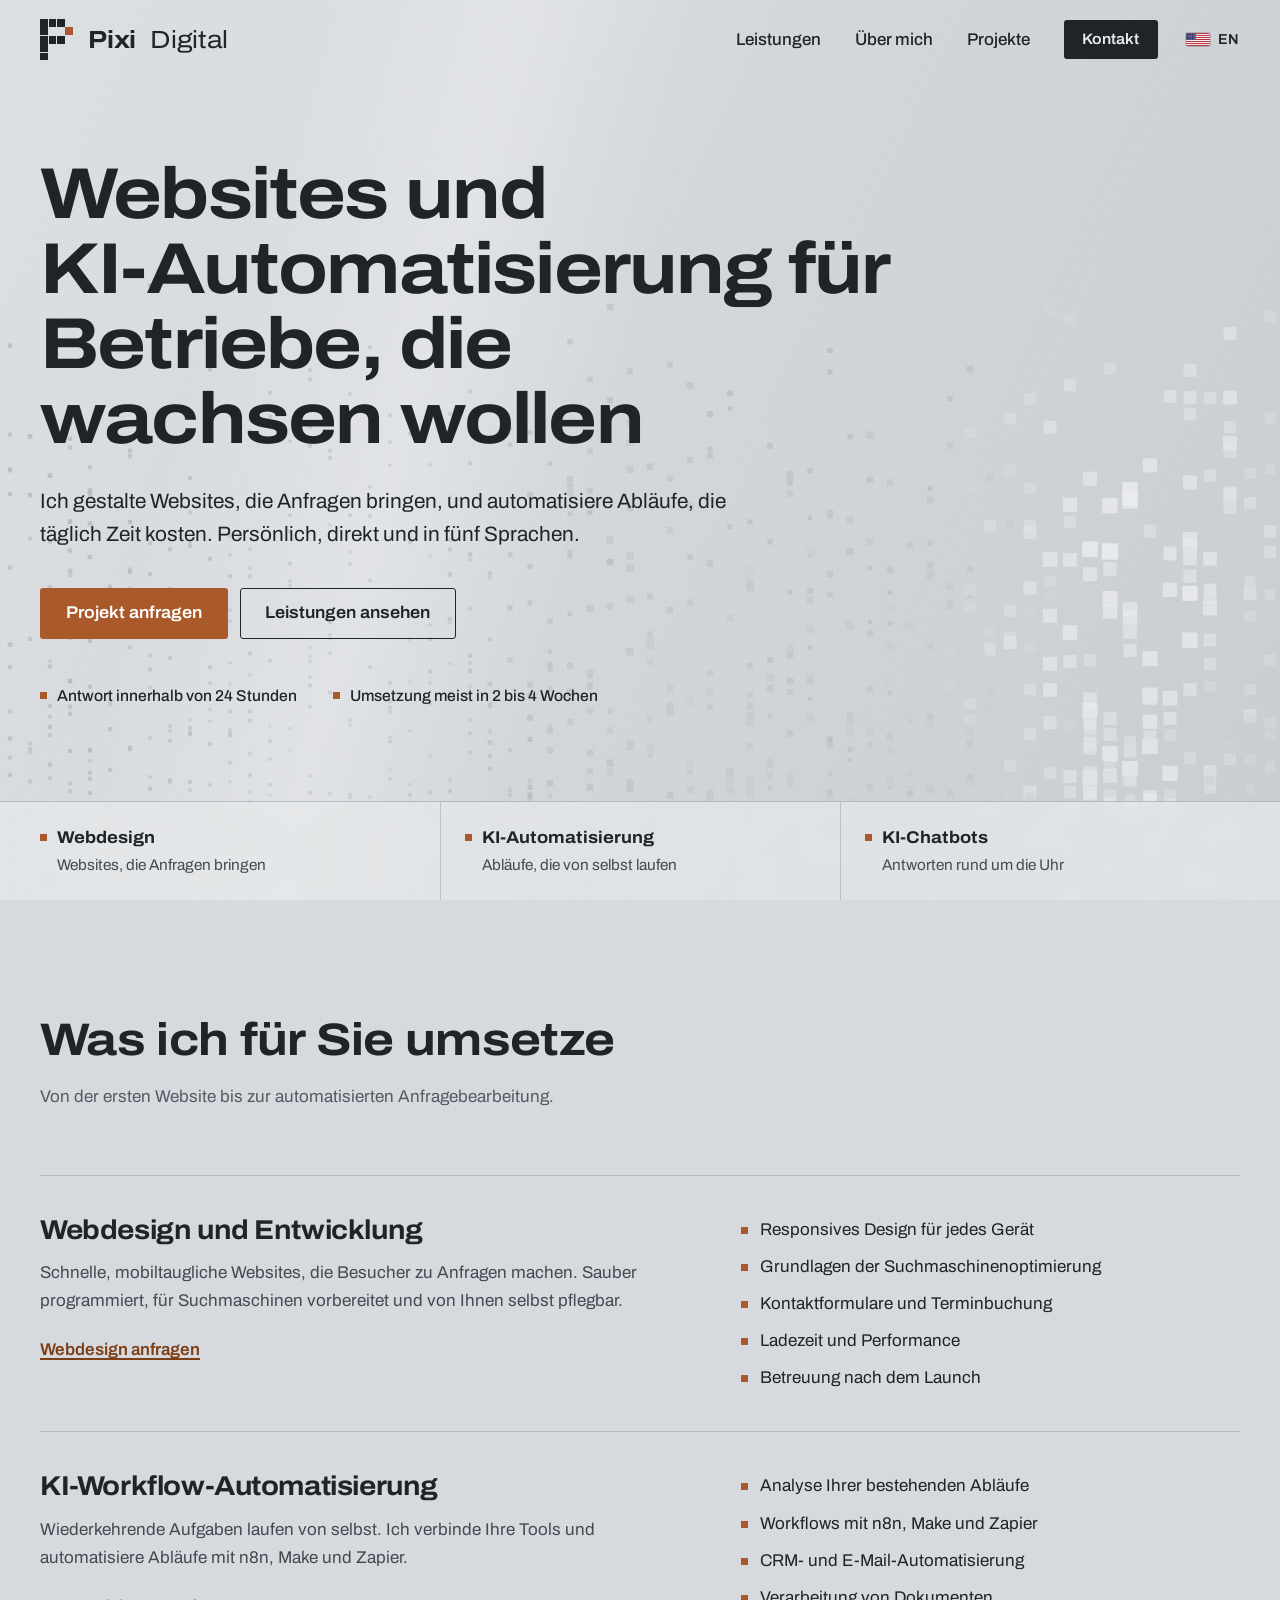
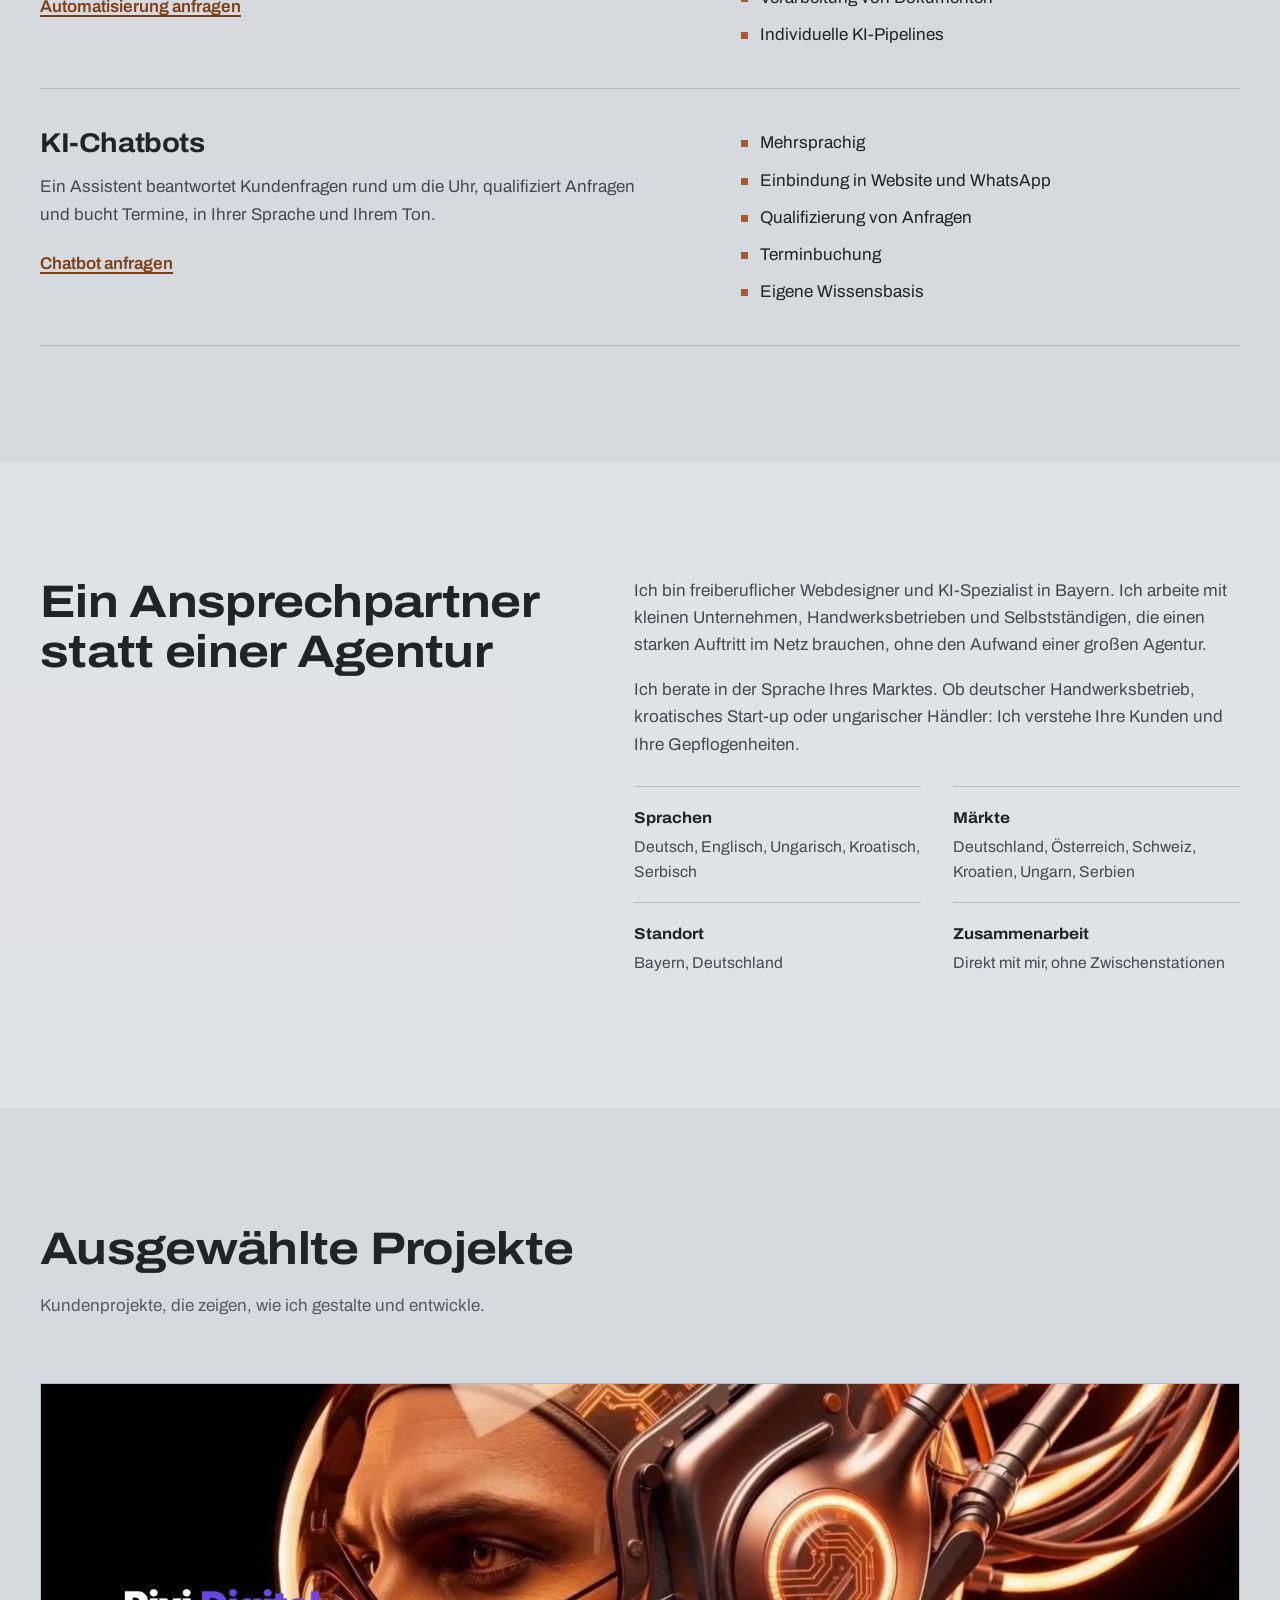
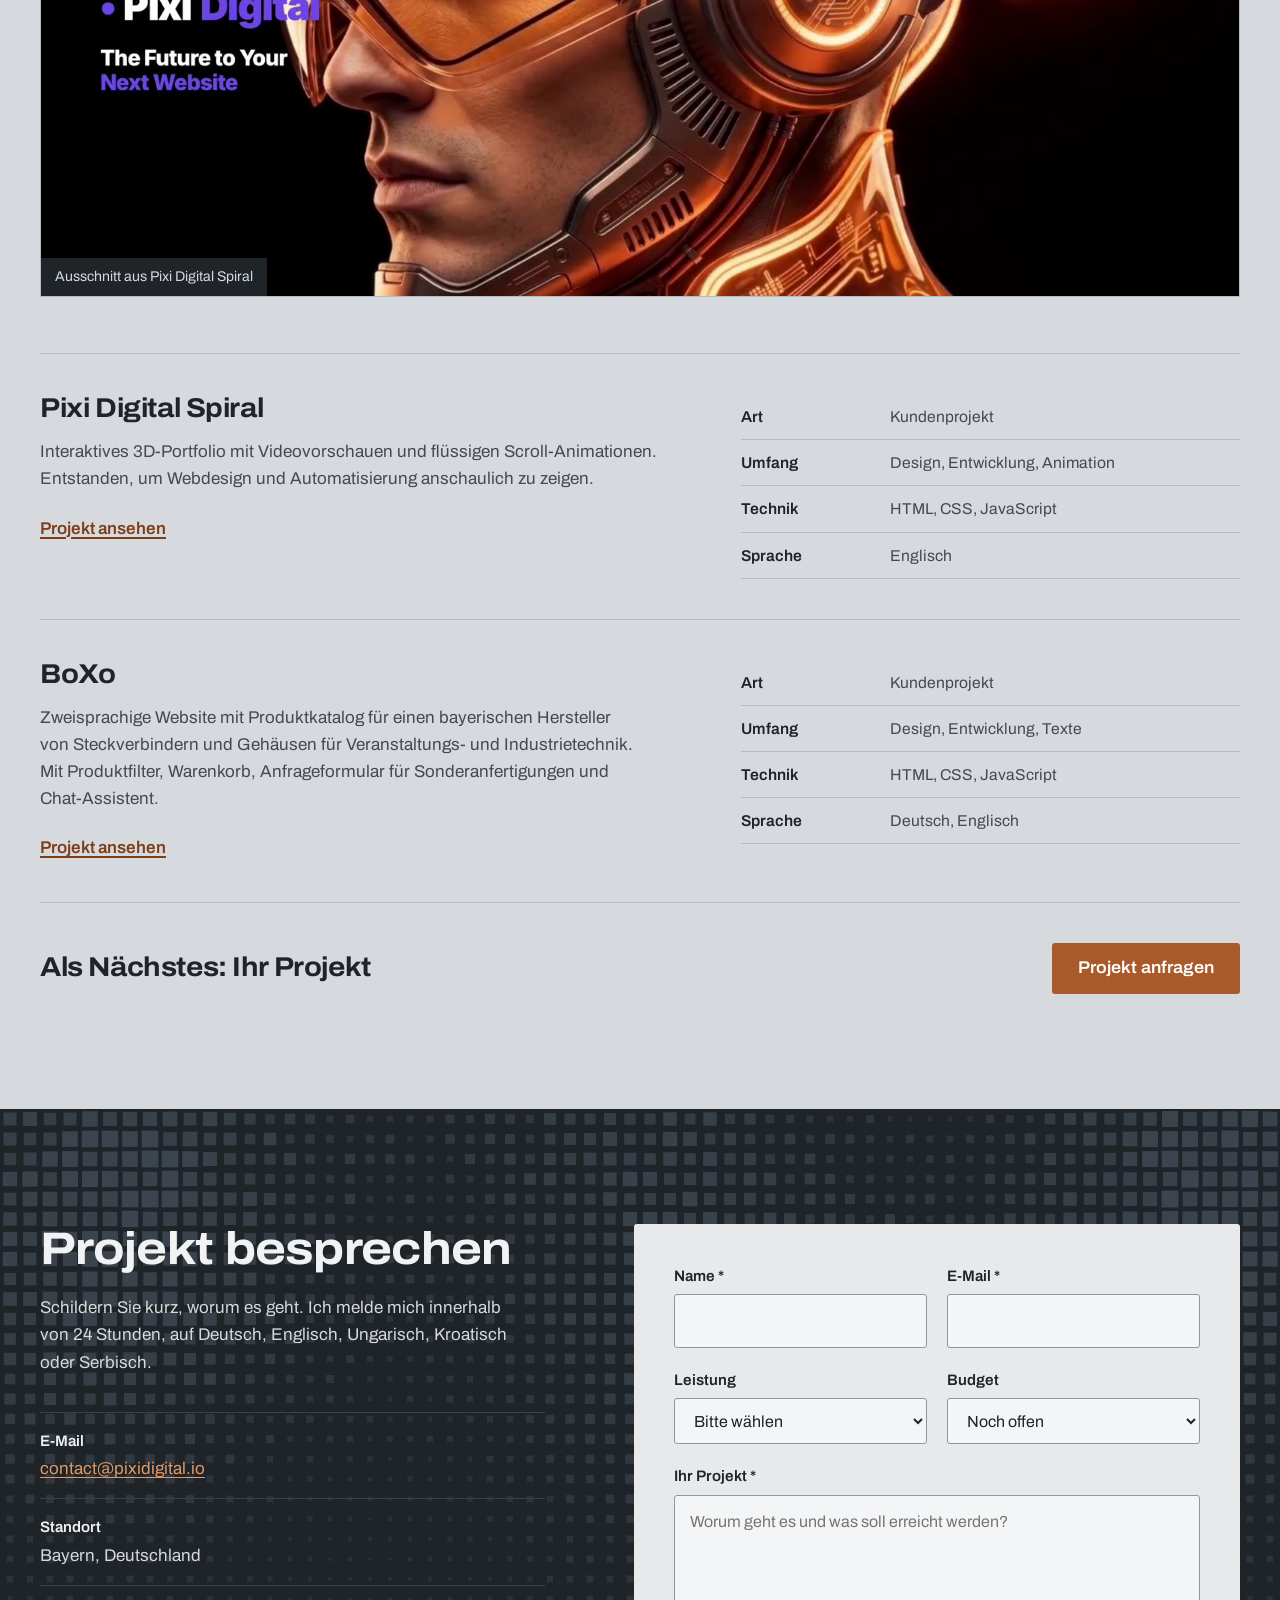
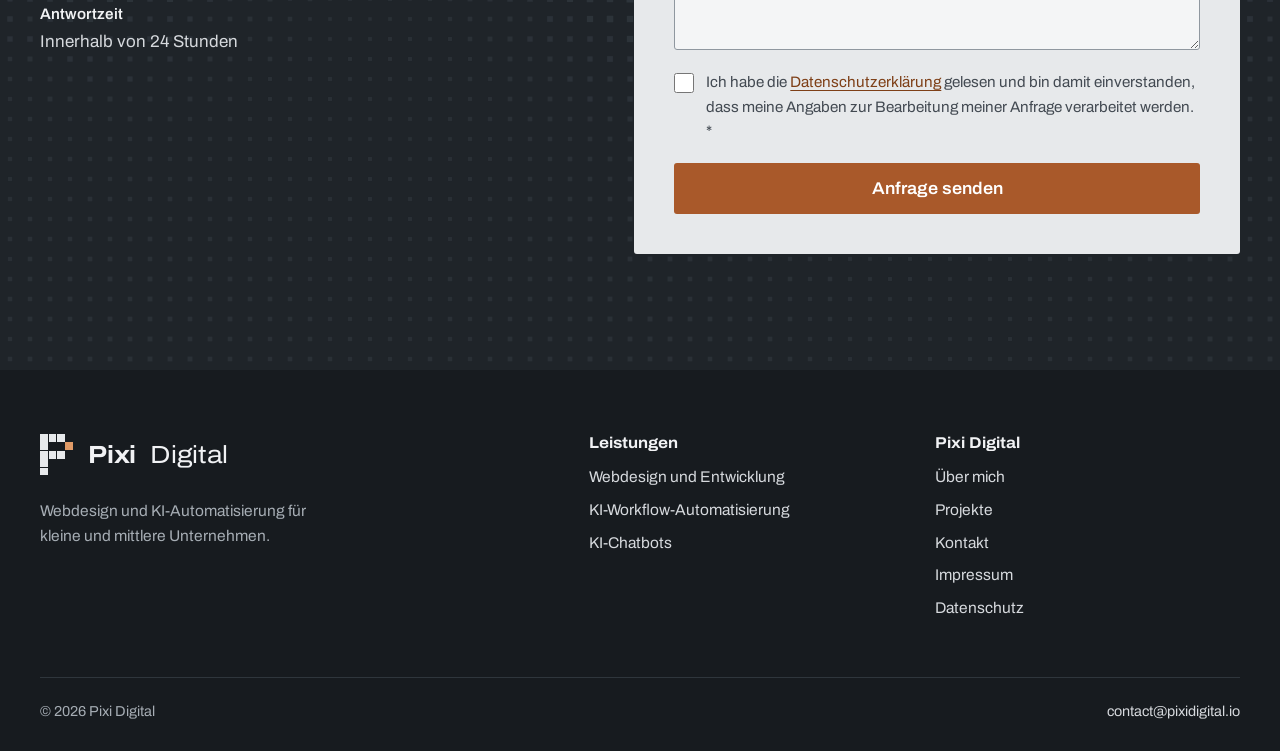
==== commit e6fba8e6: "BoXo statt LaserCNC, englische Version mit Sprachumschalter" ====
--- a/index.html
+++ b/index.html
@@ -6,6 +6,9 @@
   <title>Pixi Digital – Webdesign und KI-Automatisierung für Unternehmen in Bayern</title>
   <meta name="description" content="Pixi Digital gestaltet Websites für kleine und mittlere Unternehmen, automatisiert Abläufe mit KI und baut Chatbots. Beratung auf Deutsch, Englisch, Ungarisch, Kroatisch und Serbisch." />
   <link rel="canonical" href="https://pixidigital.io/" />
+  <link rel="alternate" hreflang="de" href="https://pixidigital.io/" />
+  <link rel="alternate" hreflang="en" href="https://pixidigital.io/en/" />
+  <link rel="alternate" hreflang="x-default" href="https://pixidigital.io/" />
   <meta name="theme-color" content="#d6d9dd" />
 
   <meta property="og:type" content="website" />
@@ -59,6 +62,10 @@
           <li><a class="btn btn--ink btn--sm" href="#kontakt">Kontakt</a></li>
         </ul>
       </nav>
+      <a class="lang-switch" href="en/" hreflang="en" lang="en" aria-label="Switch to English">
+        <svg class="flag" viewBox="0 0 7410 3900" width="24" height="13" aria-hidden="true" focusable="false"><rect width="7410" height="3900" fill="#b22234"/><path d="M0,450H7410M0,1050H7410M0,1650H7410M0,2250H7410M0,2850H7410M0,3450H7410" stroke="#fff" stroke-width="300"/><rect width="2964" height="2100" fill="#3c3b6e"/><g fill="#fff"><circle cx="247" cy="210" r="90"/><circle cx="741" cy="210" r="90"/><circle cx="1235" cy="210" r="90"/><circle cx="1729" cy="210" r="90"/><circle cx="2223" cy="210" r="90"/><circle cx="2717" cy="210" r="90"/><circle cx="247" cy="630" r="90"/><circle cx="741" cy="630" r="90"/><circle cx="1235" cy="630" r="90"/><circle cx="1729" cy="630" r="90"/><circle cx="2223" cy="630" r="90"/><circle cx="2717" cy="630" r="90"/><circle cx="247" cy="1050" r="90"/><circle cx="741" cy="1050" r="90"/><circle cx="1235" cy="1050" r="90"/><circle cx="1729" cy="1050" r="90"/><circle cx="2223" cy="1050" r="90"/><circle cx="2717" cy="1050" r="90"/><circle cx="247" cy="1470" r="90"/><circle cx="741" cy="1470" r="90"/><circle cx="1235" cy="1470" r="90"/><circle cx="1729" cy="1470" r="90"/><circle cx="2223" cy="1470" r="90"/><circle cx="2717" cy="1470" r="90"/><circle cx="247" cy="1890" r="90"/><circle cx="741" cy="1890" r="90"/><circle cx="1235" cy="1890" r="90"/><circle cx="1729" cy="1890" r="90"/><circle cx="2223" cy="1890" r="90"/><circle cx="2717" cy="1890" r="90"/></g></svg>
+        <span>EN</span>
+      </a>
     </div>
   </header>
 
@@ -162,7 +169,7 @@
       <div class="wrap">
         <div class="section-head">
           <h2 id="projekte-title">Ausgewählte Projekte</h2>
-          <p>Eigene Projekte, die zeigen, wie ich gestalte und entwickle.</p>
+          <p>Kundenprojekte, die zeigen, wie ich gestalte und entwickle.</p>
         </div>
 
         <figure class="reel">
@@ -177,7 +184,7 @@
             <a class="link-action" href="https://spiral.pixidigital.io" target="_blank" rel="noopener noreferrer">Projekt ansehen<span class="sr-only"> (öffnet in neuem Tab)</span></a>
           </div>
           <dl>
-            <div><dt>Art</dt><dd>Eigenes Projekt</dd></div>
+            <div><dt>Art</dt><dd>Kundenprojekt</dd></div>
             <div><dt>Umfang</dt><dd>Design, Entwicklung, Animation</dd></div>
             <div><dt>Technik</dt><dd>HTML, CSS, JavaScript</dd></div>
             <div><dt>Sprache</dt><dd>Englisch</dd></div>
@@ -186,15 +193,15 @@
 
         <article class="project">
           <div>
-            <h3>LaserCNC Allgäu</h3>
-            <p>Deutschsprachige Website für eine Laser- und CNC-Werkstatt mit Leistungsübersicht, Galerie und Kontaktformular. Dunkles, reduziertes Design.</p>
-            <a class="link-action" href="https://keen-raindrop-94ec98.netlify.app" target="_blank" rel="noopener noreferrer">Projekt ansehen<span class="sr-only"> (öffnet in neuem Tab)</span></a>
+            <h3>BoXo</h3>
+            <p>Zweisprachige Website mit Produktkatalog für einen bayerischen Hersteller von Steckverbindern und Gehäusen für Veranstaltungs- und Industrietechnik. Mit Produktfilter, Warenkorb, Anfrageformular für Sonderanfertigungen und Chat-Assistent.</p>
+            <a class="link-action" href="https://happareute.netlify.app" target="_blank" rel="noopener noreferrer">Projekt ansehen<span class="sr-only"> (öffnet in neuem Tab)</span></a>
           </div>
           <dl>
-            <div><dt>Art</dt><dd>Eigenes Projekt</dd></div>
+            <div><dt>Art</dt><dd>Kundenprojekt</dd></div>
             <div><dt>Umfang</dt><dd>Design, Entwicklung, Texte</dd></div>
             <div><dt>Technik</dt><dd>HTML, CSS, JavaScript</dd></div>
-            <div><dt>Sprache</dt><dd>Deutsch</dd></div>
+            <div><dt>Sprache</dt><dd>Deutsch, Englisch</dd></div>
           </dl>
         </article>
 
--- a/style.css
+++ b/style.css
@@ -219,6 +219,31 @@
 .menu-open .nav-toggle span::before { transform: translateY(7px) rotate(45deg); }
 .menu-open .nav-toggle span::after  { transform: translateY(-7px) rotate(-45deg); }
 
+/* Sprachumschalter: Flagge der anderen Sprache, ganz rechts in der Kopfzeile */
+.site-header .wrap { gap: 28px; }
+.site-header .brand { margin-right: auto; }
+.site-header nav { order: 1; }
+.lang-switch { order: 2; }
+.nav-toggle { order: 3; }
+.lang-switch {
+  display: inline-flex;
+  align-items: center;
+  gap: 8px;
+  min-height: 44px;
+  color: var(--ink);
+  font-size: 0.9rem;
+  font-weight: 600;
+  letter-spacing: 0.04em;
+  text-decoration: none;
+}
+.lang-switch .flag {
+  flex: none;
+  border-radius: 2px;
+  box-shadow: 0 0 0 1px rgba(31, 36, 41, 0.18);
+  transition: transform 0.2s;
+}
+.lang-switch:hover .flag { transform: scale(1.12); }
+
 /* --- Hero ----------------------------------------------------------------- */
 .hero {
   position: relative;
@@ -554,6 +579,7 @@
 /* --- Responsiv ------------------------------------------------------------ */
 @media (max-width: 860px) {
   .nav-toggle { display: block; }
+  .site-header .wrap { gap: 14px; }
   .nav-list {
     position: absolute;
     top: var(--header-h);
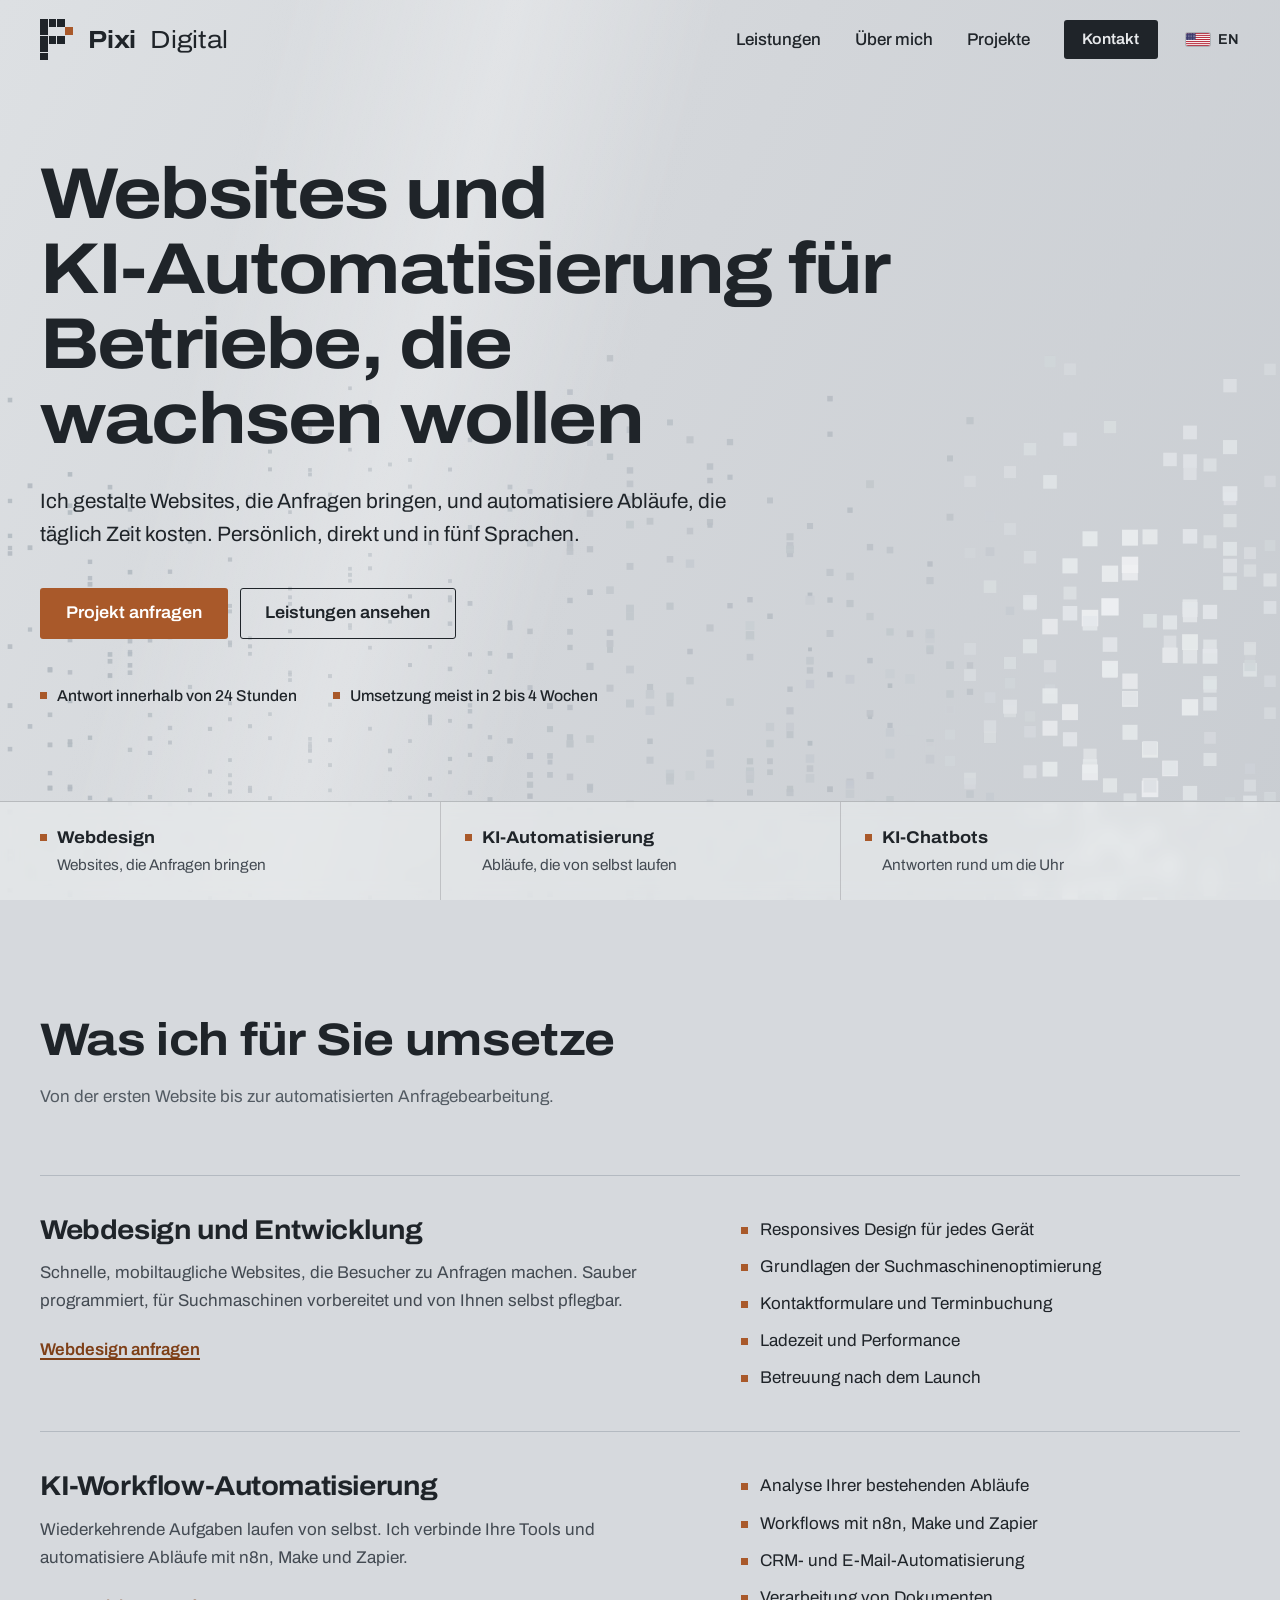
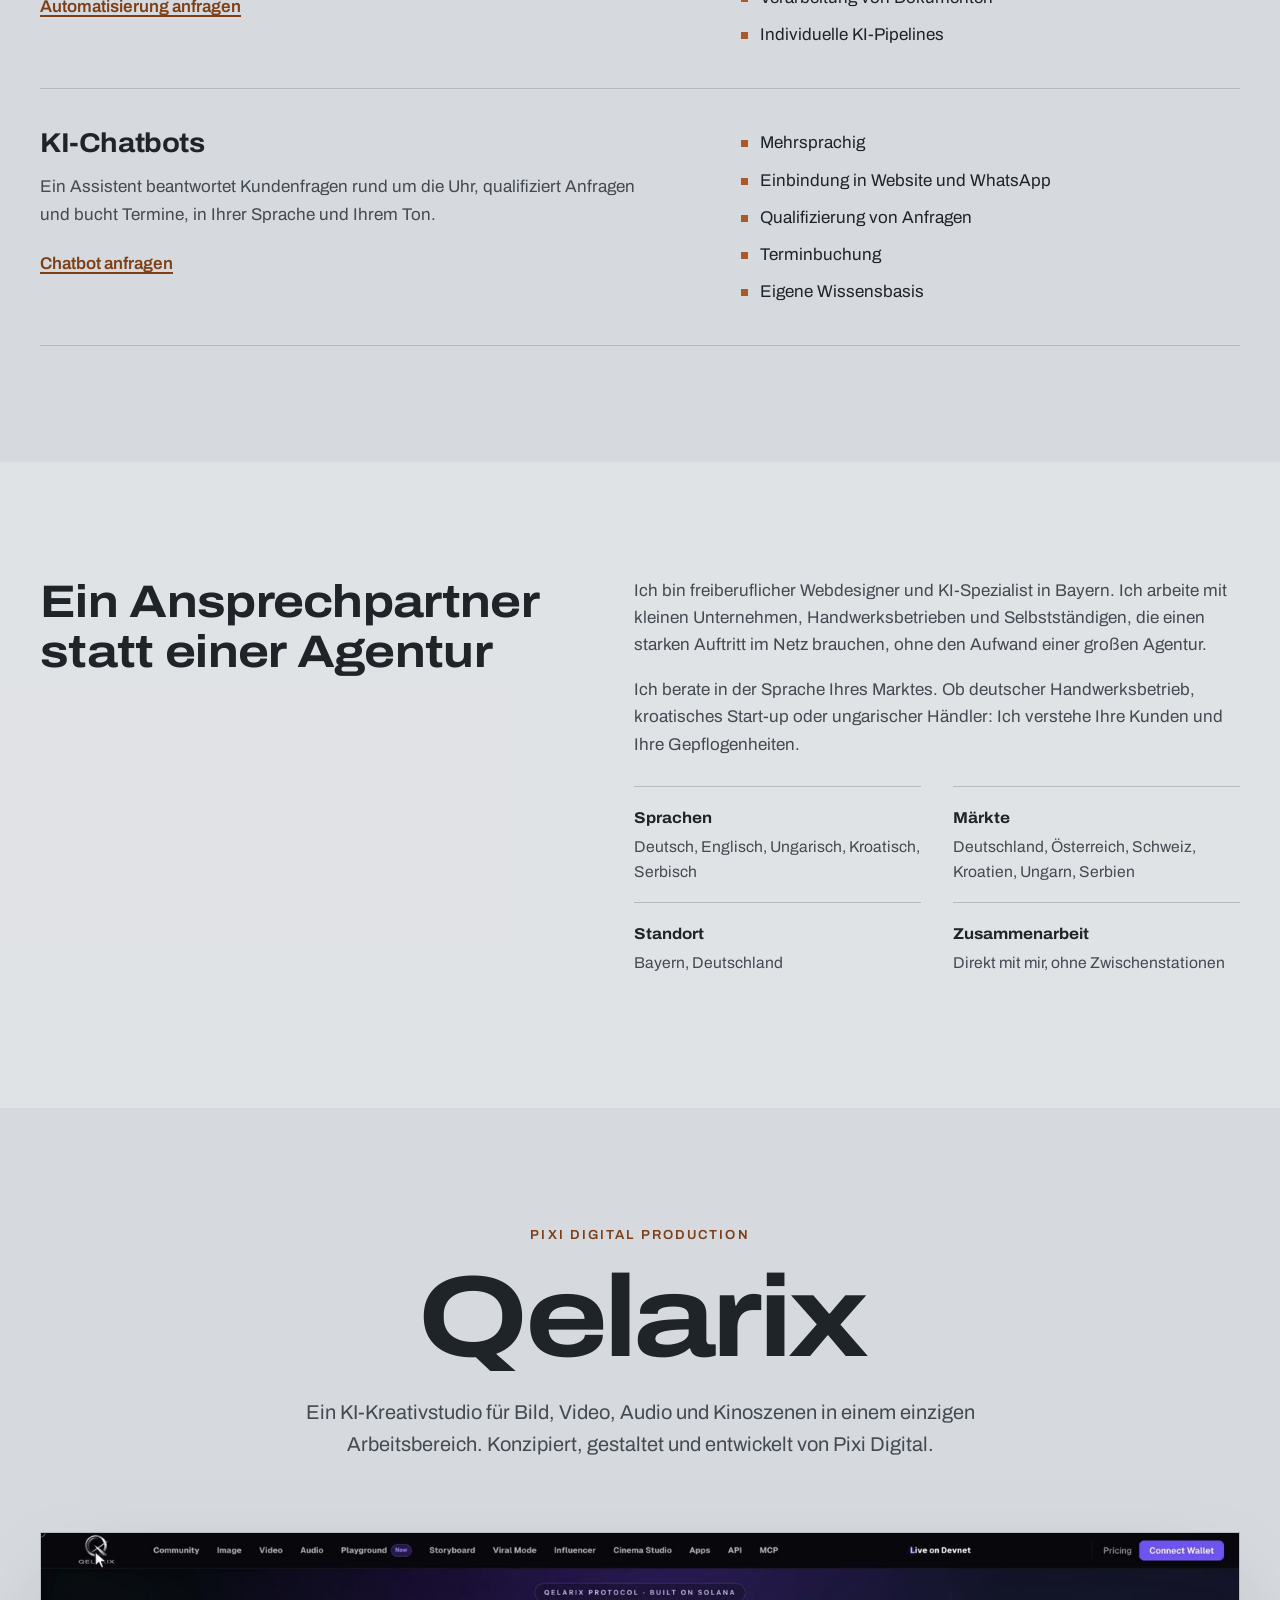
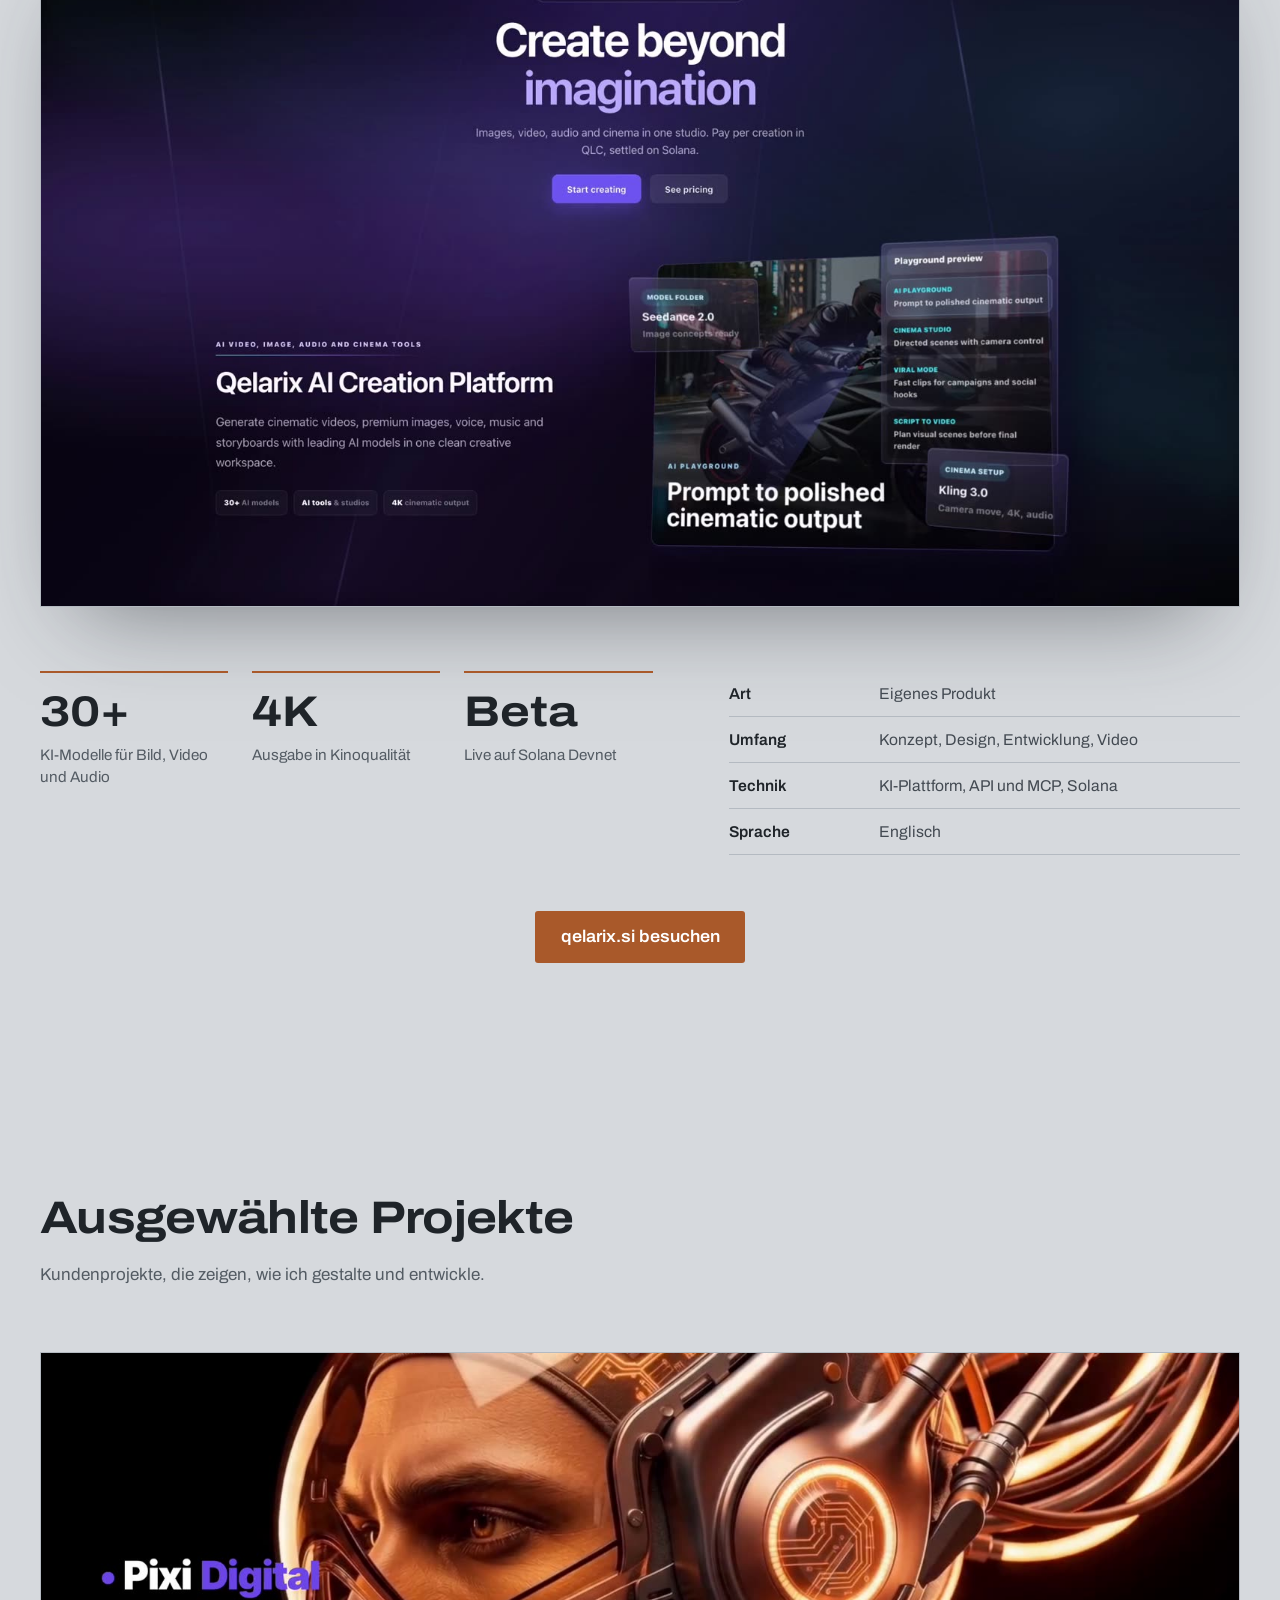
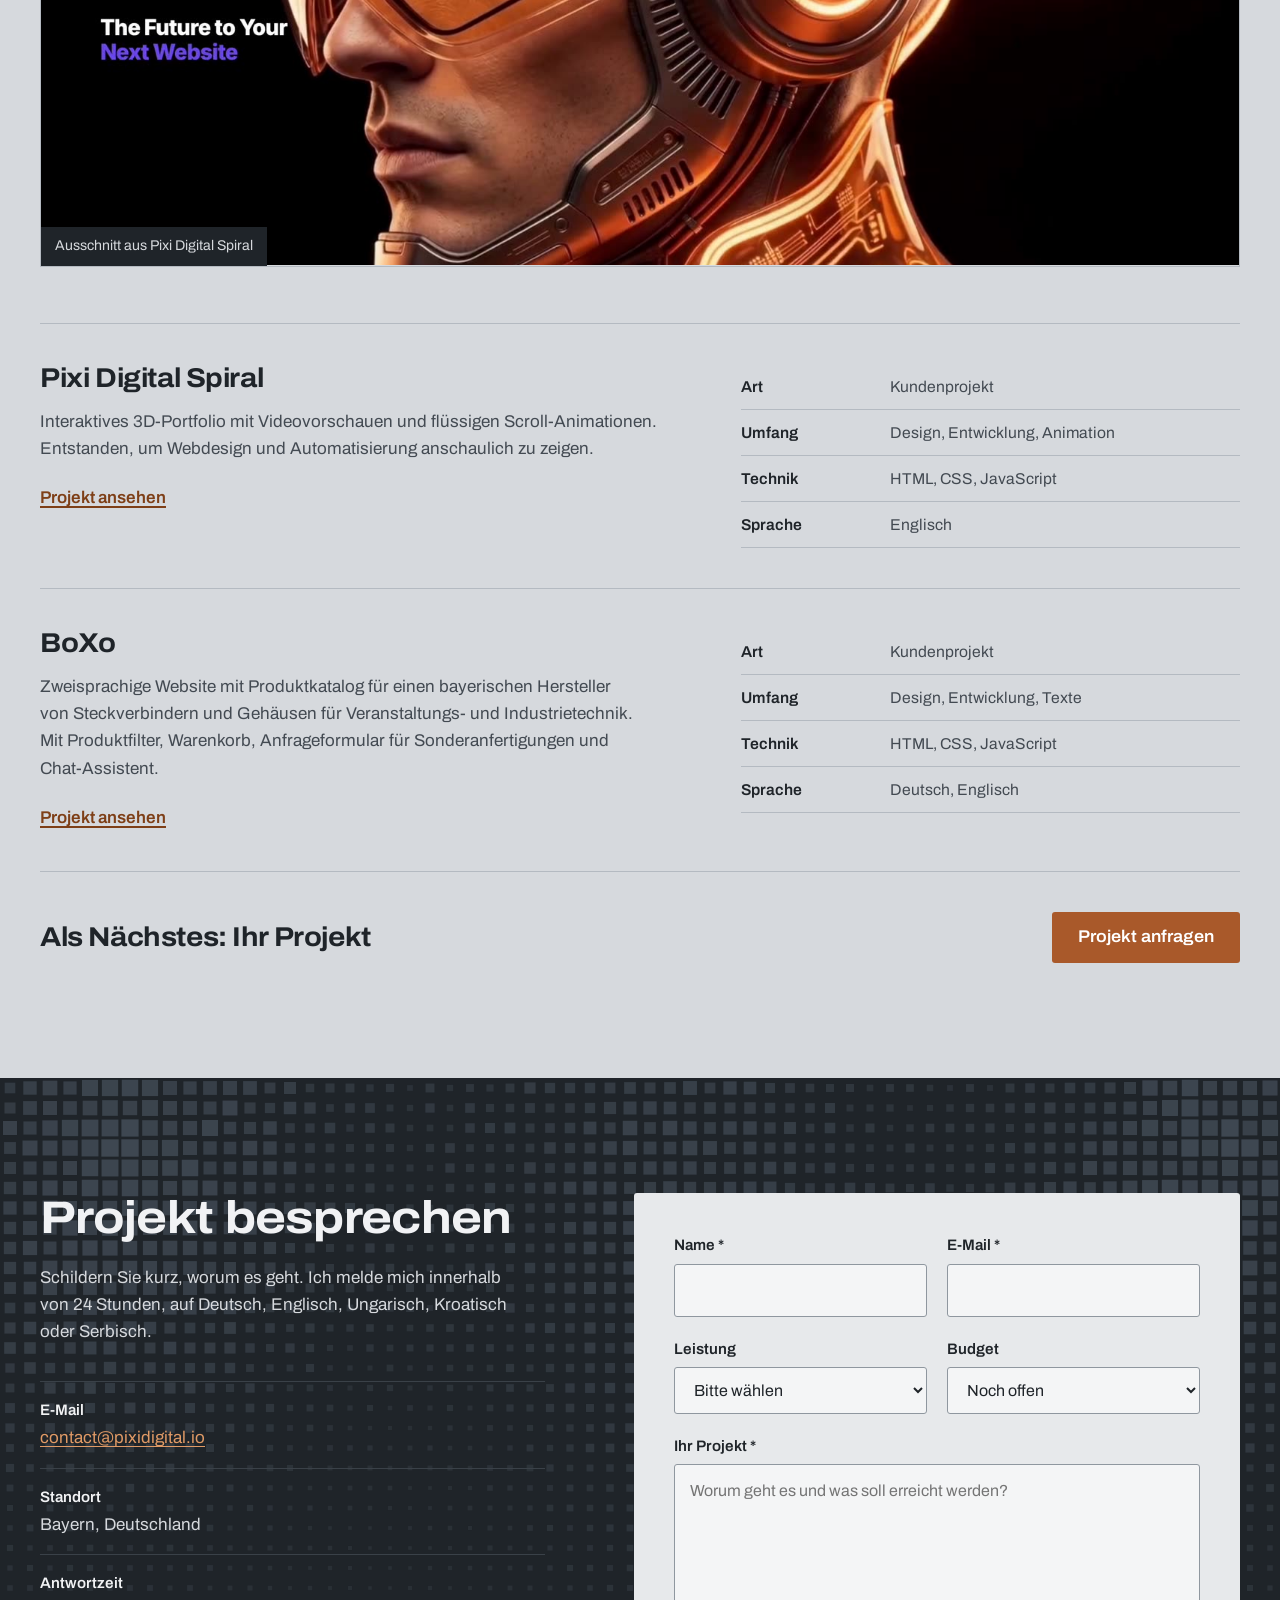
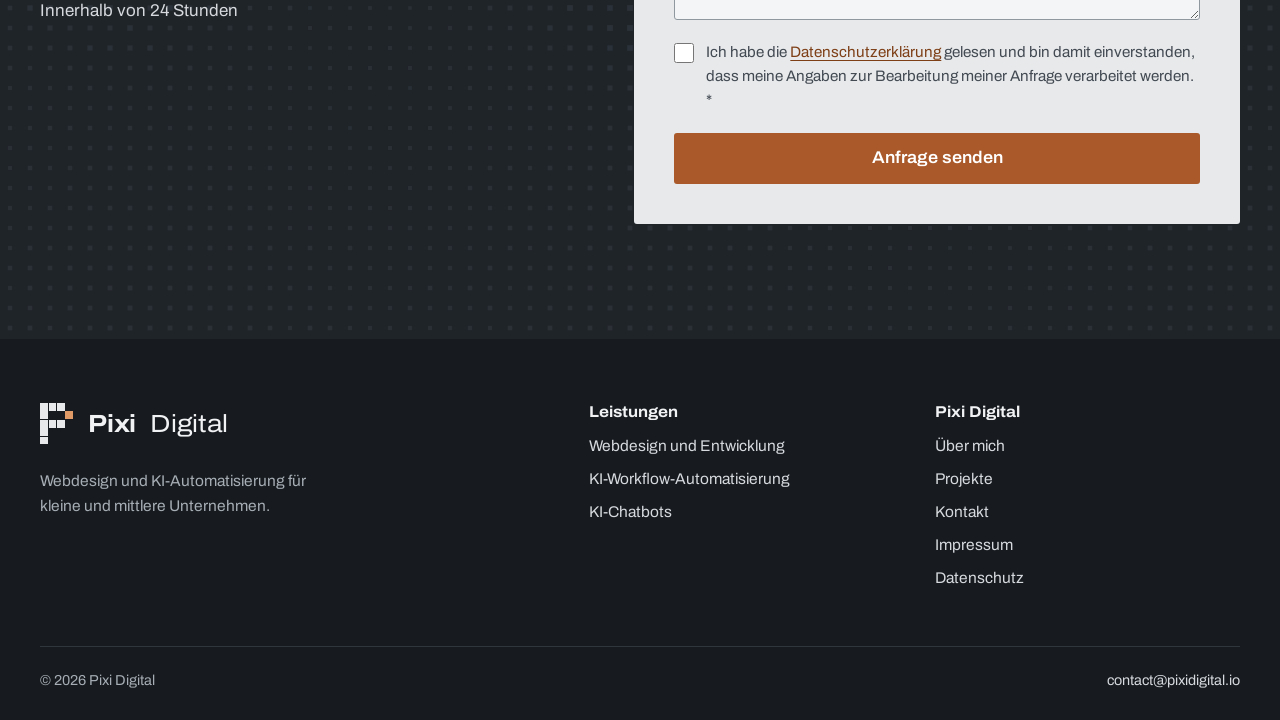
==== commit cdeb98c7: "Qelarix als eigenes Produkt mit Video" ====
--- a/index.html
+++ b/index.html
@@ -165,6 +165,38 @@
       </div>
     </section>
 
+    <section class="section showcase" id="qelarix" aria-labelledby="qelarix-title">
+      <div class="wrap">
+        <div class="showcase__head">
+          <p class="showcase__eyebrow">Pixi Digital Production</p>
+          <h2 id="qelarix-title" class="showcase__title">Qelarix</h2>
+          <p class="showcase__lead">Ein KI-Kreativstudio für Bild, Video, Audio und Kinoszenen in einem einzigen Arbeitsbereich. Konzipiert, gestaltet und entwickelt von Pixi Digital.</p>
+        </div>
+
+        <figure class="showcase__media">
+          <video src="qelarix-landing-tour-web.mp4" poster="qelarix-poster.jpg" muted loop playsinline preload="none" data-autoplay aria-label="Videorundgang durch die Plattform Qelarix"></video>
+        </figure>
+
+        <div class="showcase__body">
+          <ul class="showcase__stats">
+            <li><strong>30+</strong><span>KI-Modelle für Bild, Video und Audio</span></li>
+            <li><strong>4K</strong><span>Ausgabe in Kinoqualität</span></li>
+            <li><strong>Beta</strong><span>Live auf Solana Devnet</span></li>
+          </ul>
+          <dl class="showcase__facts">
+            <div><dt>Art</dt><dd>Eigenes Produkt</dd></div>
+            <div><dt>Umfang</dt><dd>Konzept, Design, Entwicklung, Video</dd></div>
+            <div><dt>Technik</dt><dd>KI-Plattform, API und MCP, Solana</dd></div>
+            <div><dt>Sprache</dt><dd>Englisch</dd></div>
+          </dl>
+        </div>
+
+        <div class="showcase__actions">
+          <a class="btn btn--copper" href="https://qelarix.si" target="_blank" rel="noopener noreferrer">qelarix.si besuchen<span class="sr-only"> (öffnet in neuem Tab)</span></a>
+        </div>
+      </div>
+    </section>
+
     <section class="section" id="projekte" aria-labelledby="projekte-title">
       <div class="wrap">
         <div class="section-head">
@@ -173,7 +205,7 @@
         </div>
 
         <figure class="reel">
-          <video id="reelVideo" src="The%20Future.mp4" poster="reel-poster.jpg" muted loop playsinline preload="metadata" aria-label="Videovorschau des Projekts Pixi Digital Spiral"></video>
+          <video id="reelVideo" data-autoplay src="The%20Future.mp4" poster="reel-poster.jpg" muted loop playsinline preload="metadata" aria-label="Videovorschau des Projekts Pixi Digital Spiral"></video>
           <figcaption>Ausschnitt aus Pixi Digital Spiral</figcaption>
         </figure>
 
--- a/style.css
+++ b/style.css
@@ -399,6 +399,62 @@
   border-top: 1px solid var(--steel-line);
 }
 .next-project h3 { max-width: 18em; }
+
+/* Qelarix: eigenes Produkt, in den Farben von Pixi Digital */
+.showcase__head { max-width: 46rem; margin-inline: auto; text-align: center; }
+.showcase__eyebrow {
+  margin-inline: auto;
+  color: var(--copper-deep);
+  font-size: 0.82rem;
+  font-weight: 600;
+  letter-spacing: 0.16em;
+  text-transform: uppercase;
+}
+.showcase__eyebrow span { margin: 0 0.5em; opacity: 0.5; }
+.showcase__title {
+  margin-top: 18px;
+  font-size: clamp(3.2rem, 1.6rem + 7vw, 7.5rem);
+  font-stretch: 120%;
+  letter-spacing: -0.035em;
+  line-height: 0.95;
+}
+.showcase__lead { margin: 24px auto 0; font-size: clamp(1.05rem, 1rem + 0.35vw, 1.25rem); }
+.showcase__media {
+  margin-top: clamp(40px, 6vw, 72px);
+  aspect-ratio: 16 / 9;
+  overflow: hidden;
+  background: var(--night);
+  border: 1px solid var(--steel-line);
+  box-shadow: 0 40px 90px -40px rgba(31, 36, 41, 0.55);
+}
+.showcase__media video { width: 100%; height: 100%; object-fit: cover; }
+.showcase__body {
+  display: grid;
+  grid-template-columns: minmax(0, 6fr) minmax(0, 5fr);
+  gap: 32px clamp(32px, 6vw, 96px);
+  margin-top: clamp(40px, 5vw, 64px);
+}
+.showcase__stats { display: grid; grid-template-columns: repeat(3, minmax(0, 1fr)); gap: 24px; }
+.showcase__stats li { padding-top: 18px; border-top: 2px solid var(--copper); }
+.showcase__stats strong {
+  display: block;
+  color: var(--ink);
+  font-size: clamp(1.9rem, 1.4rem + 1.6vw, 2.8rem);
+  font-weight: 700;
+  font-stretch: 116%;
+  line-height: 1;
+}
+.showcase__stats span { display: block; margin-top: 10px; color: var(--ink-mute); font-size: 0.95rem; line-height: 1.45; }
+.showcase__facts div {
+  display: grid;
+  grid-template-columns: 8.5em 1fr;
+  gap: 16px;
+  padding: 10px 0;
+  border-bottom: 1px solid var(--steel-line);
+  font-size: 0.98rem;
+}
+.showcase__facts dt { color: var(--ink); font-weight: 600; }
+.showcase__actions { margin-top: clamp(40px, 5vw, 56px); text-align: center; }
 
 /* Kontakt (dunkel) */
 .on-night { background: var(--night); color: var(--on-night); }
@@ -606,12 +662,17 @@
   .footer-grid { grid-template-columns: repeat(2, minmax(0, 1fr)); }
   .footer-grid > :first-child { grid-column: 1 / -1; }
   .reel { aspect-ratio: 16 / 9; }
+  .showcase__body { grid-template-columns: minmax(0, 1fr); }
 }
 @media (max-width: 560px) {
   :root { --wrap: min(1200px, 100% - 40px); }
   .form-row { grid-template-columns: minmax(0, 1fr); }
   .about__facts { grid-template-columns: minmax(0, 1fr); }
-  .project dl div { grid-template-columns: 7.2em 1fr; }
+  .project dl div,
+  .showcase__facts div { grid-template-columns: 7.2em 1fr; }
+  .showcase__stats { grid-template-columns: minmax(0, 1fr); gap: 0; }
+  .showcase__stats li { display: flex; align-items: baseline; gap: 16px; padding: 14px 0; border-top-width: 1px; }
+  .showcase__stats span { margin-top: 0; }
   .brand { font-size: 1.4rem; gap: 12px; }
   .brand svg { width: 30px; height: 37px; }
   .hero__inner { padding-bottom: 40px; }
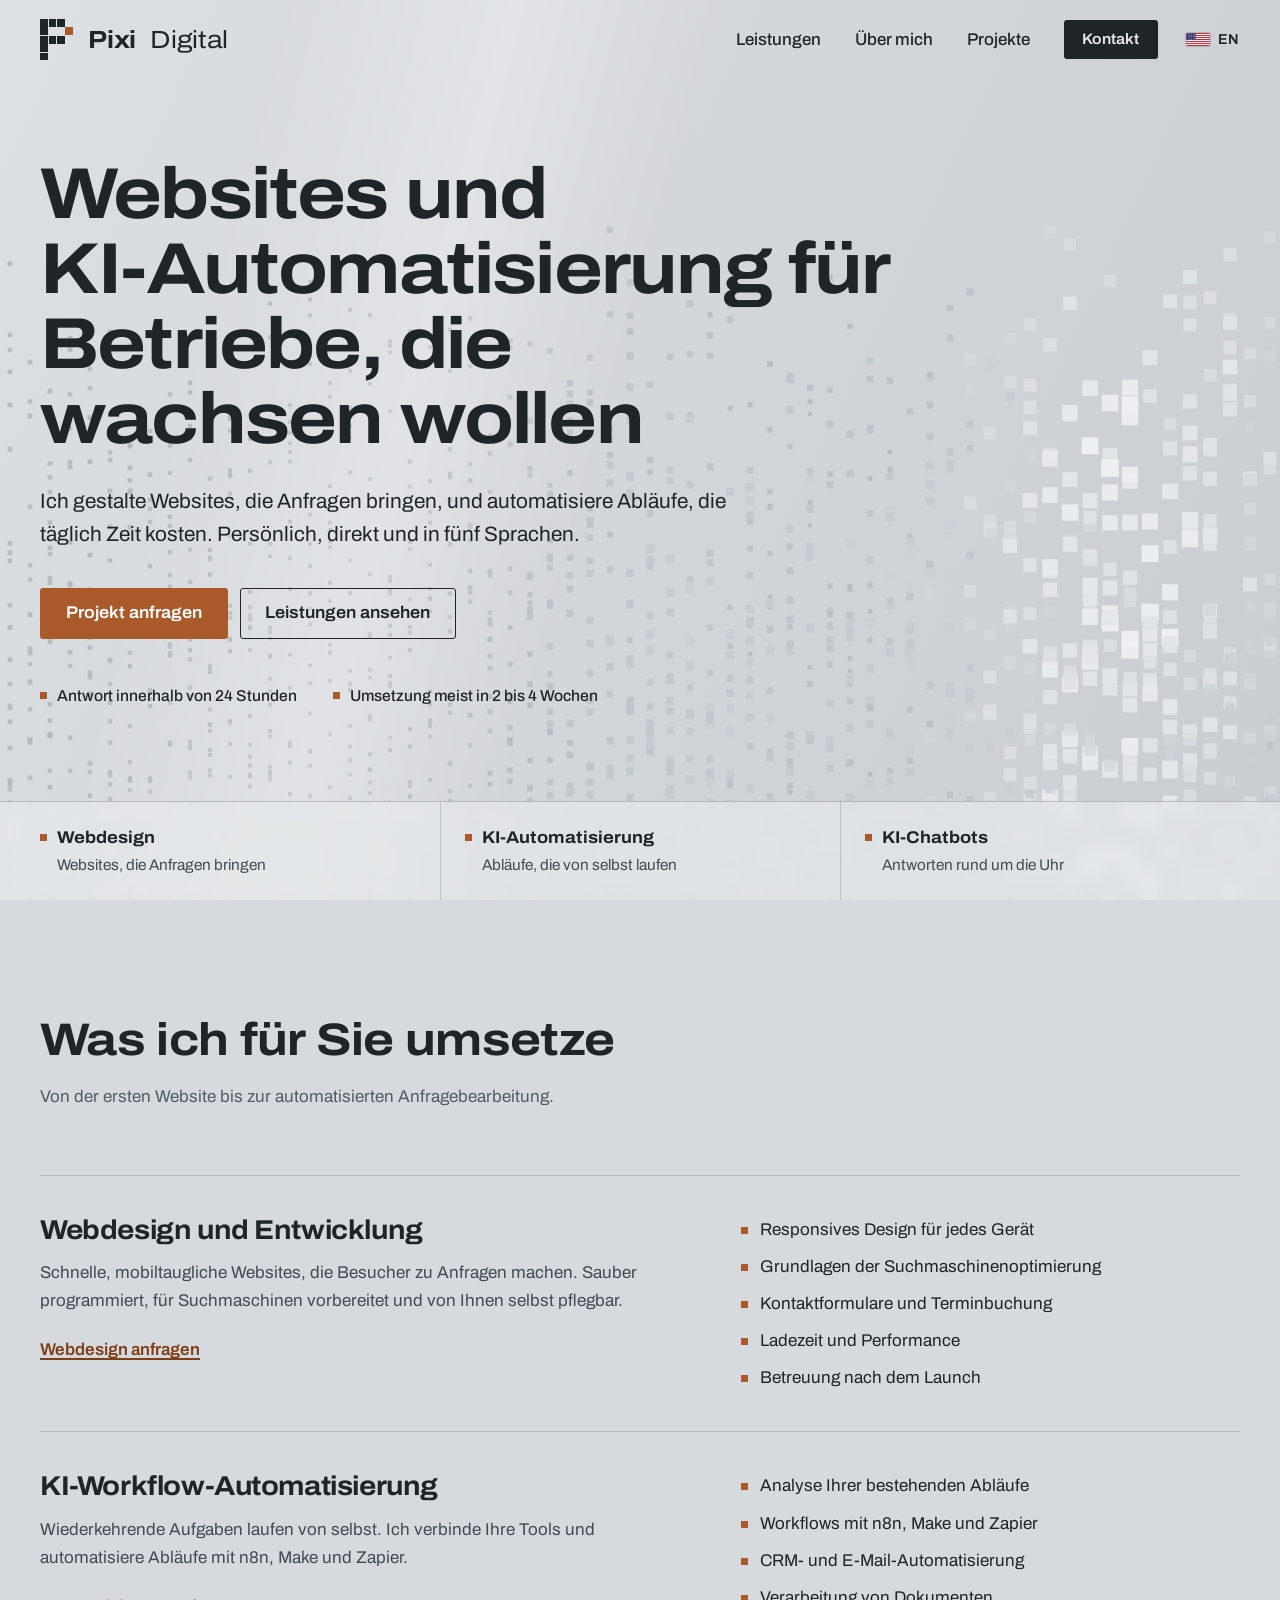
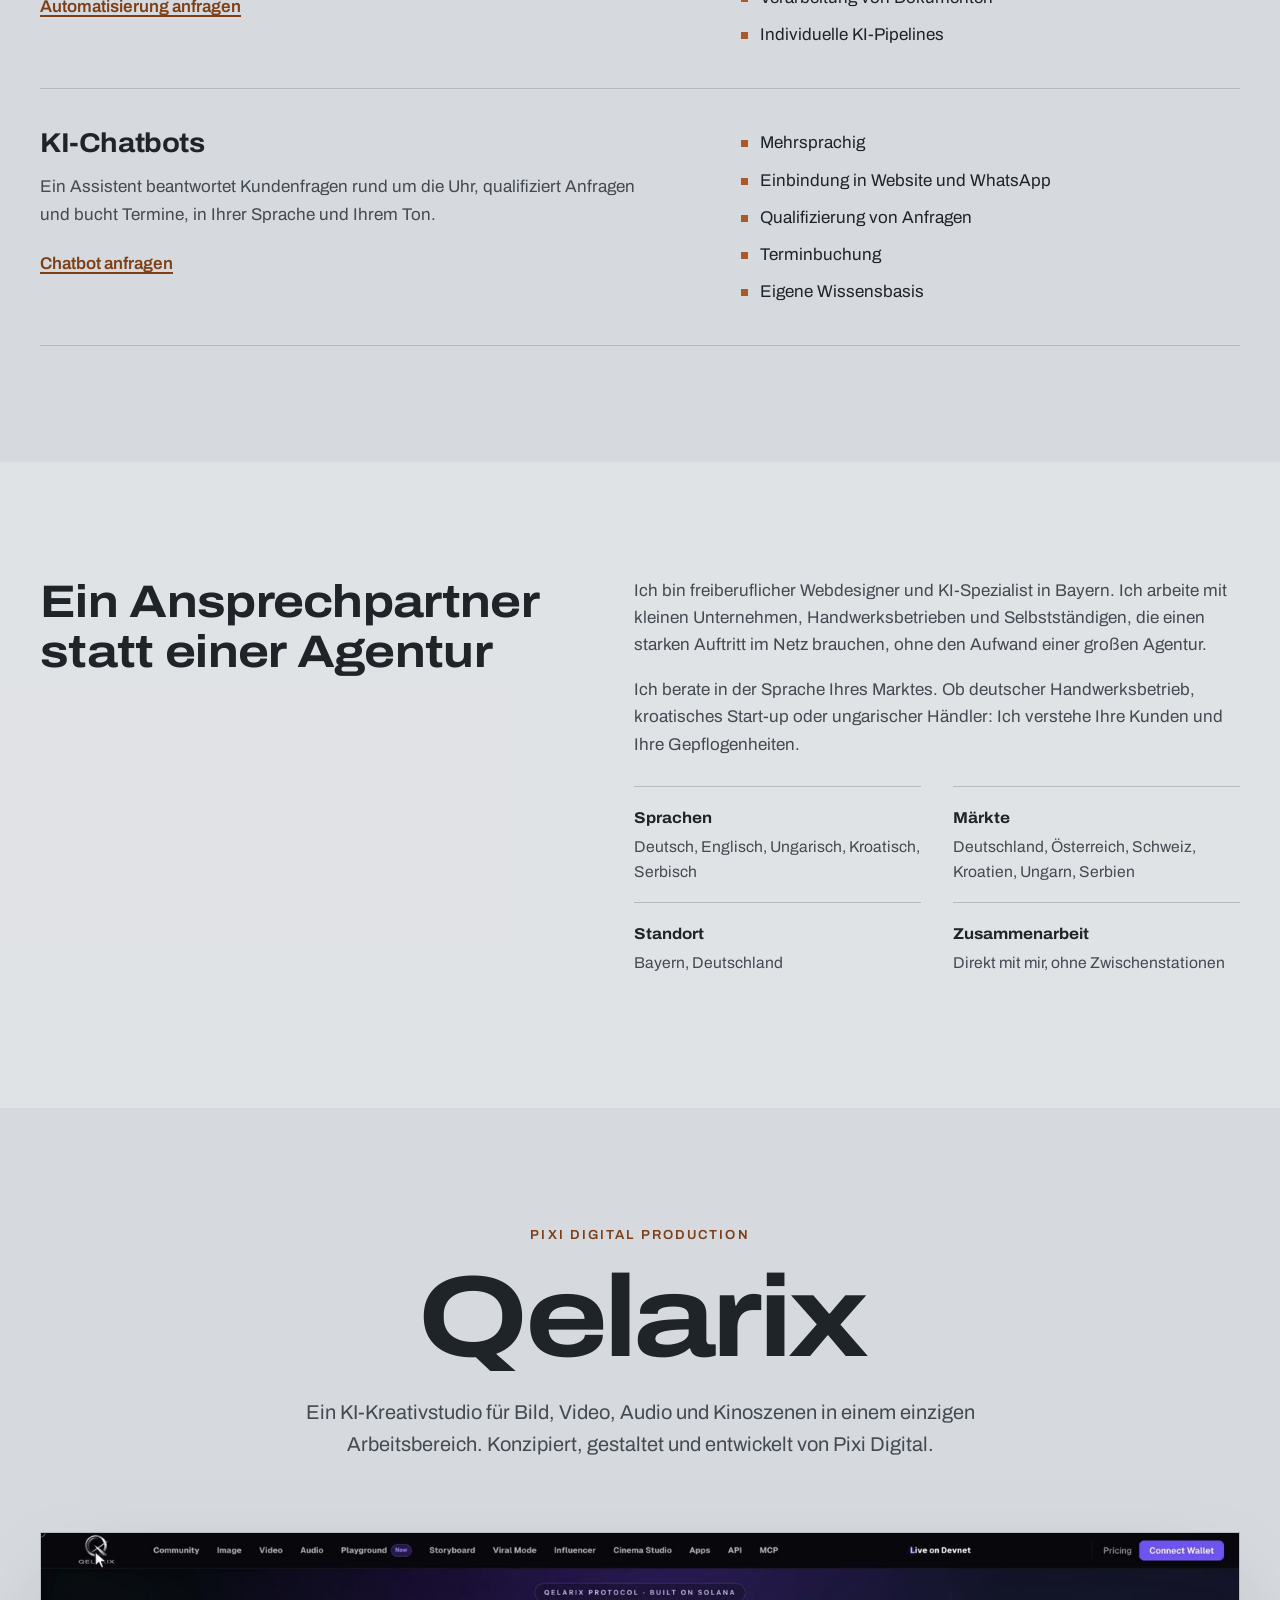
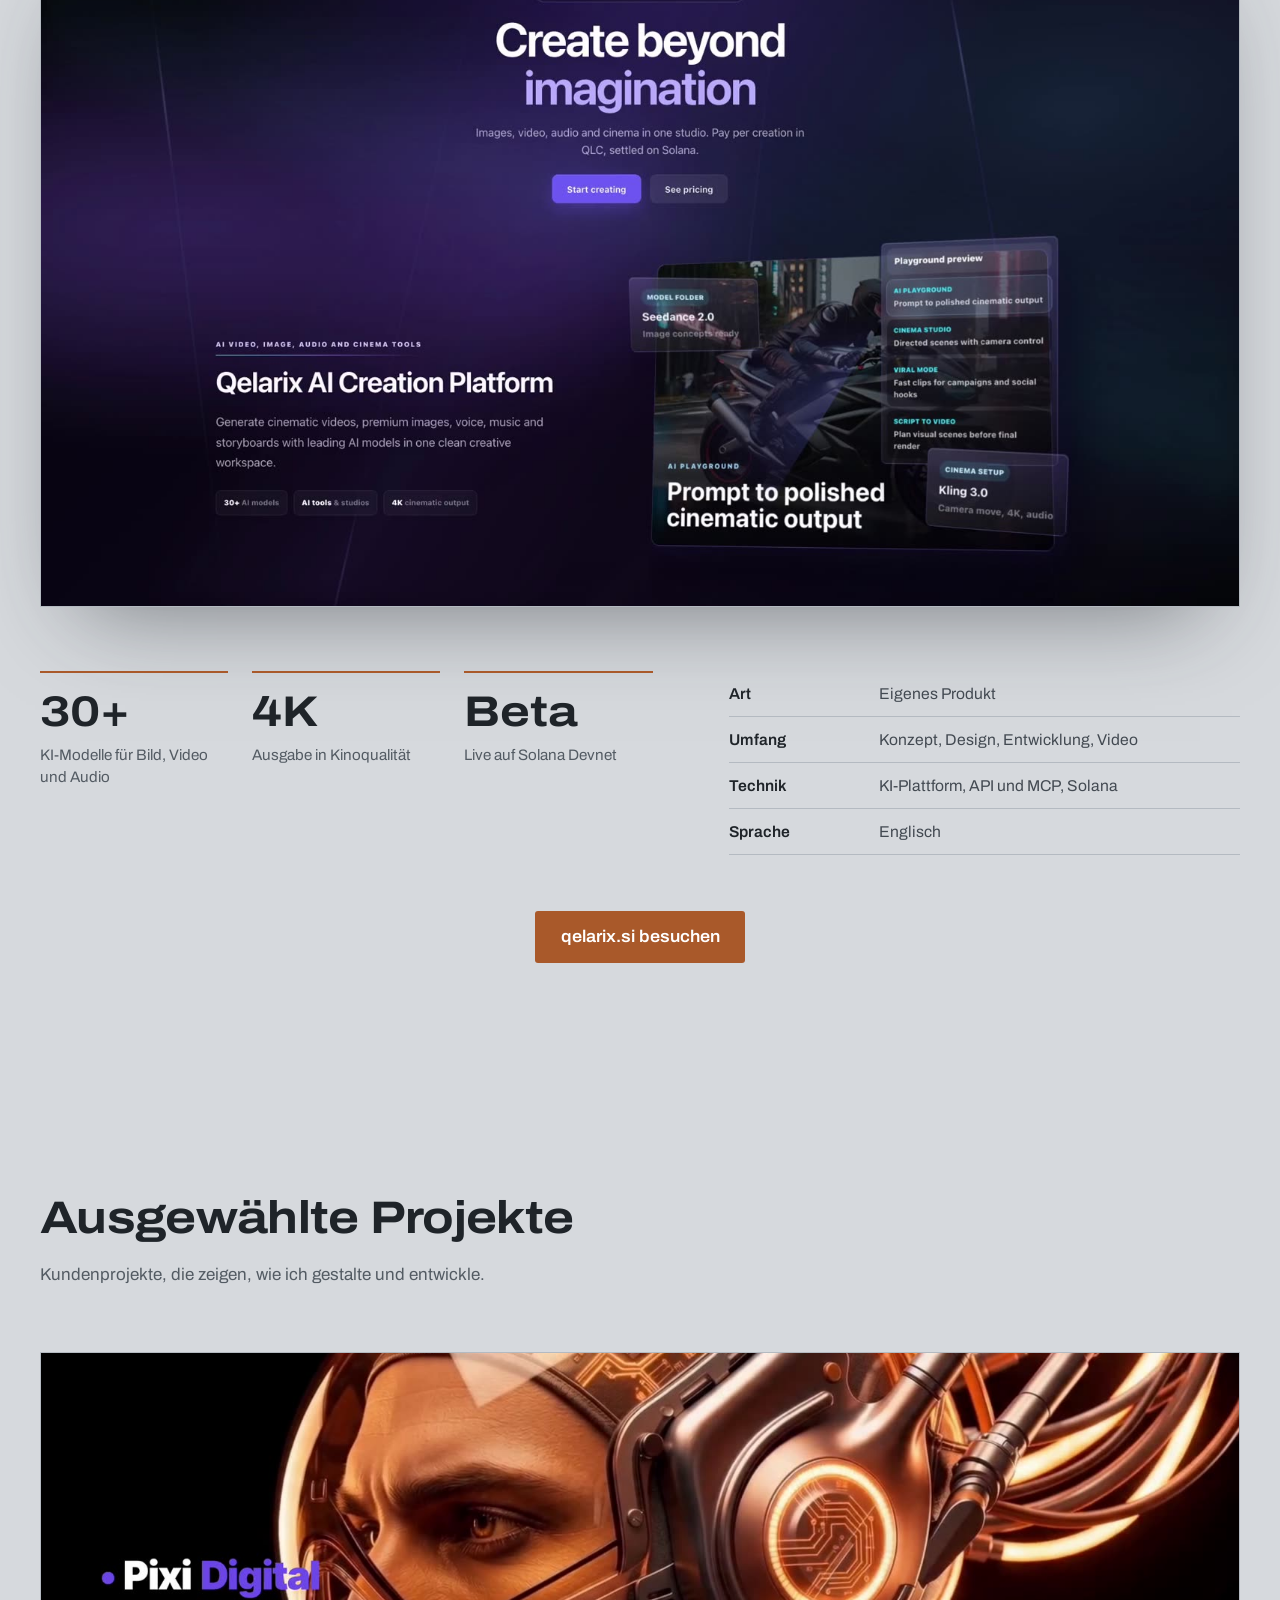
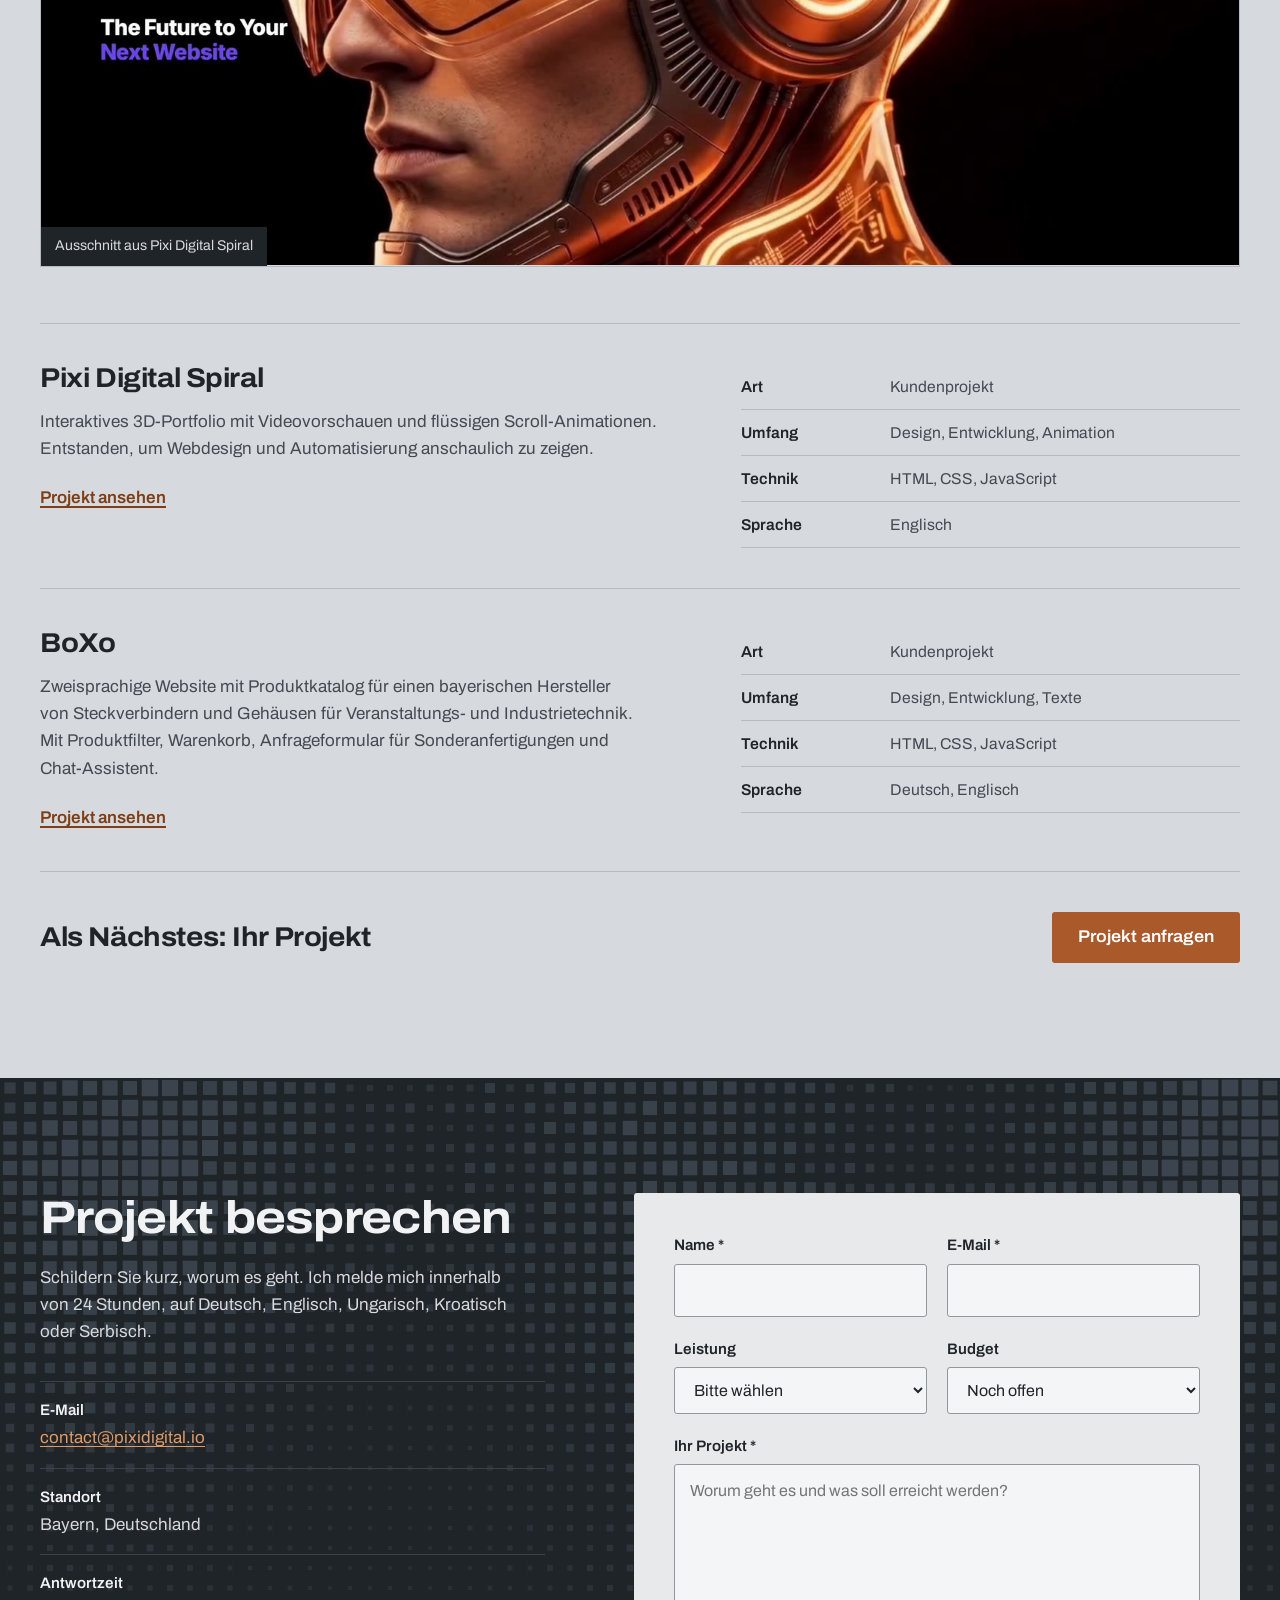
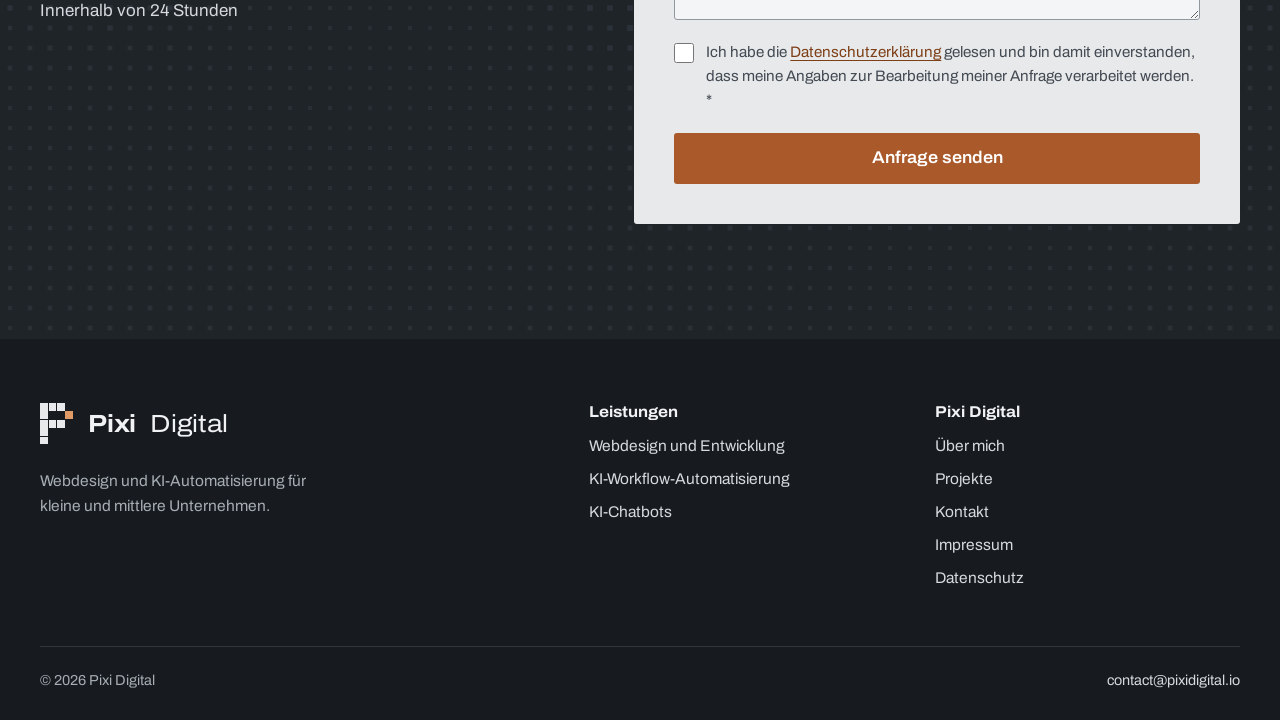
==== commit 3e86d0e6: "Share-Bild für X, LinkedIn und WhatsApp" ====
--- a/index.html
+++ b/index.html
@@ -17,6 +17,14 @@
   <meta property="og:title" content="Pixi Digital – Webdesign und KI-Automatisierung" />
   <meta property="og:description" content="Websites, die Anfragen bringen. Abläufe, die von selbst laufen. Für kleine und mittlere Unternehmen in Deutschland, Österreich und der Schweiz." />
   <meta property="og:url" content="https://pixidigital.io/" />
+  <meta property="og:image" content="https://pixidigital.io/og-image.png" />
+  <meta property="og:image:type" content="image/png" />
+  <meta property="og:image:width" content="1200" />
+  <meta property="og:image:height" content="630" />
+  <meta property="og:image:alt" content="Pixi Digital Logo. Webdesign, KI-Automatisierung und KI-Chatbots." />
+  <meta name="twitter:card" content="summary_large_image" />
+  <meta name="twitter:image" content="https://pixidigital.io/og-image.png" />
+  <meta name="twitter:image:alt" content="Pixi Digital Logo. Webdesign, KI-Automatisierung und KI-Chatbots." />
 
   <link rel="icon" type="image/svg+xml" href="favicon.svg" />
   <link rel="preload" href="fonts/archivo-latin-wdth-normal.woff2" as="font" type="font/woff2" crossorigin />
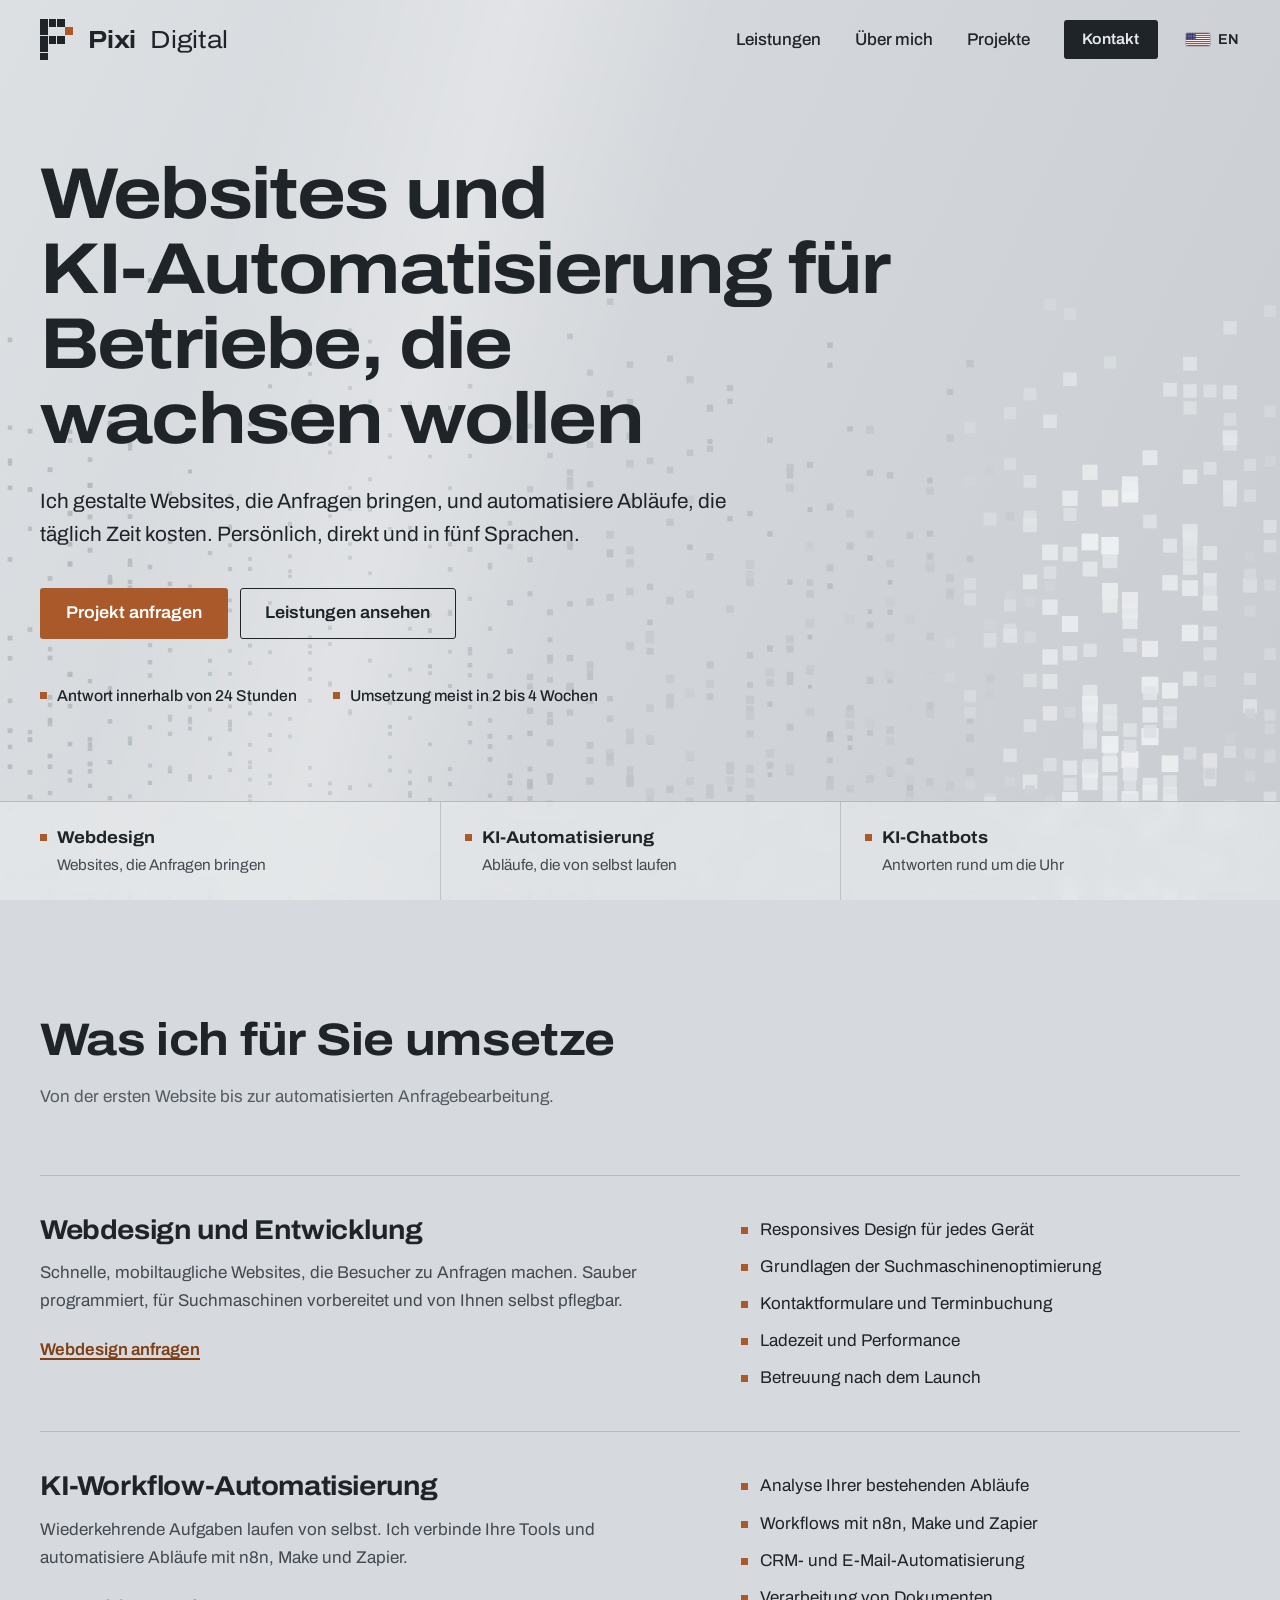
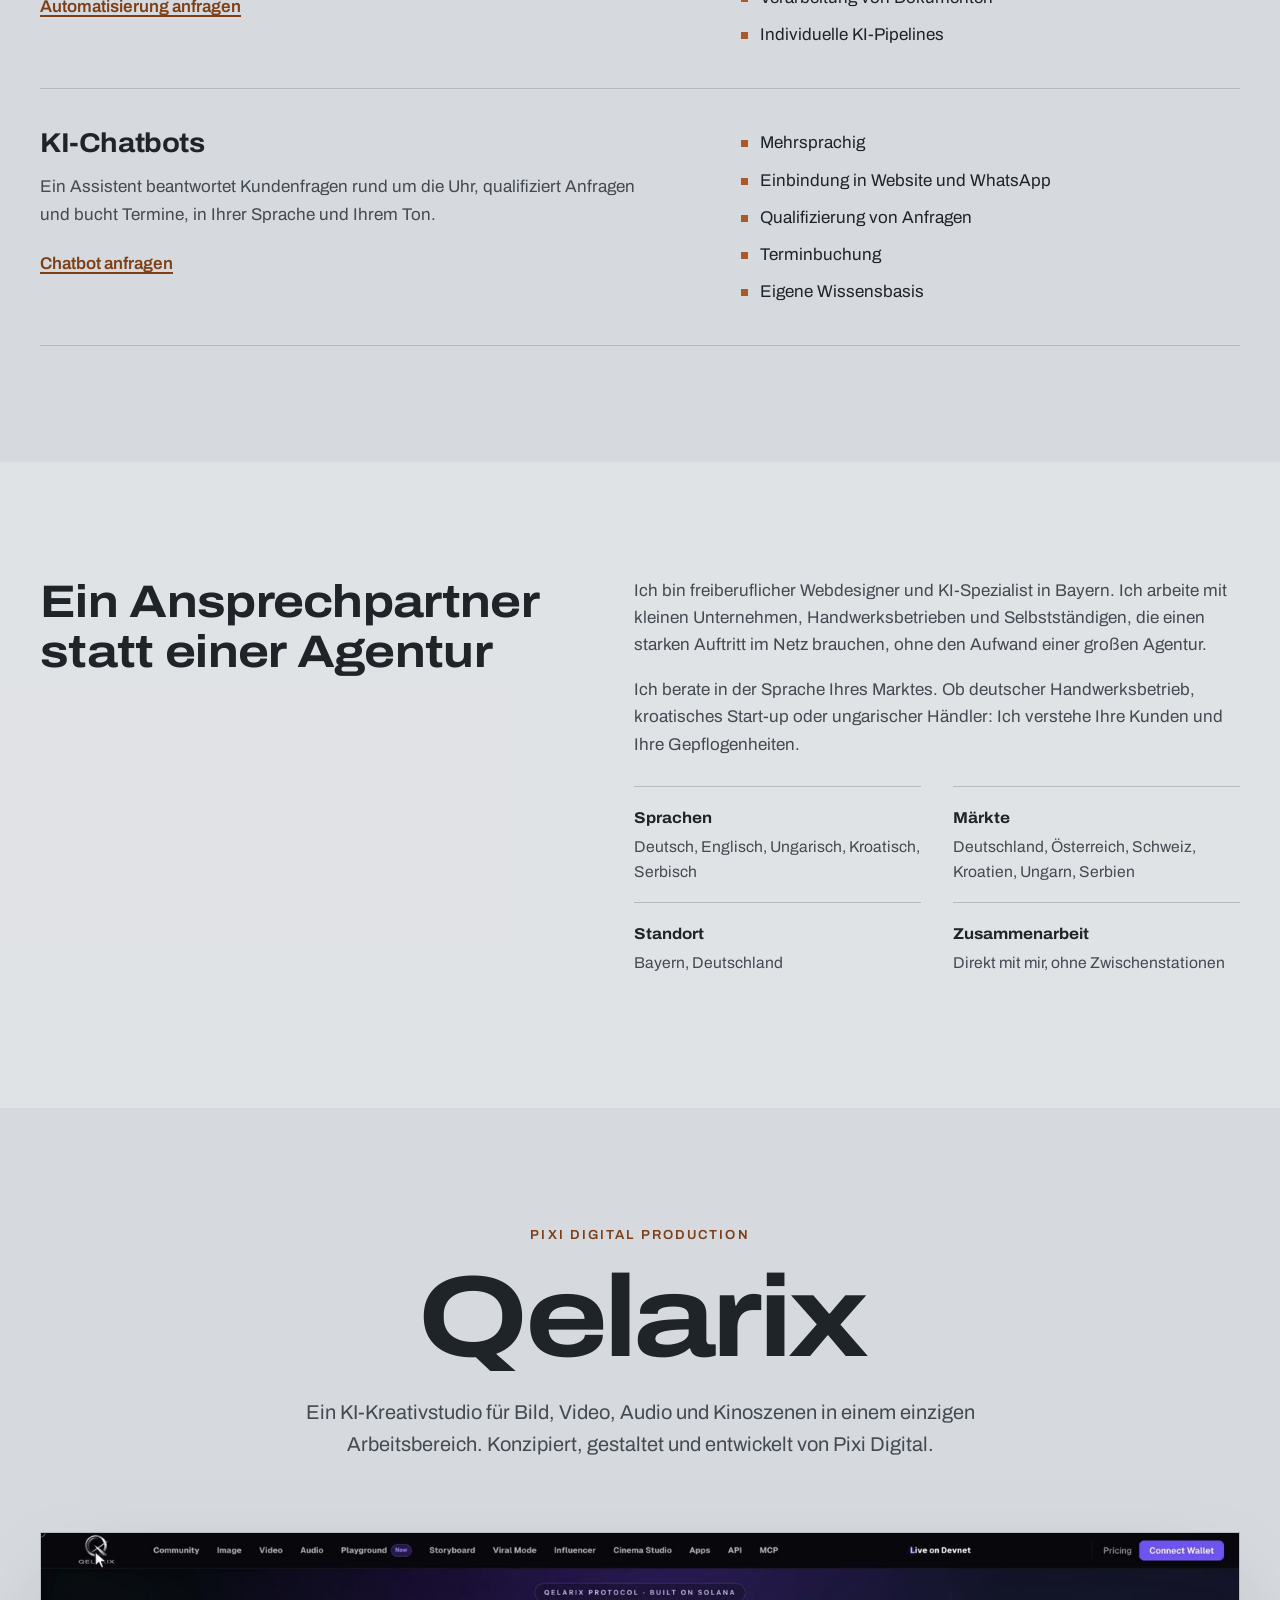
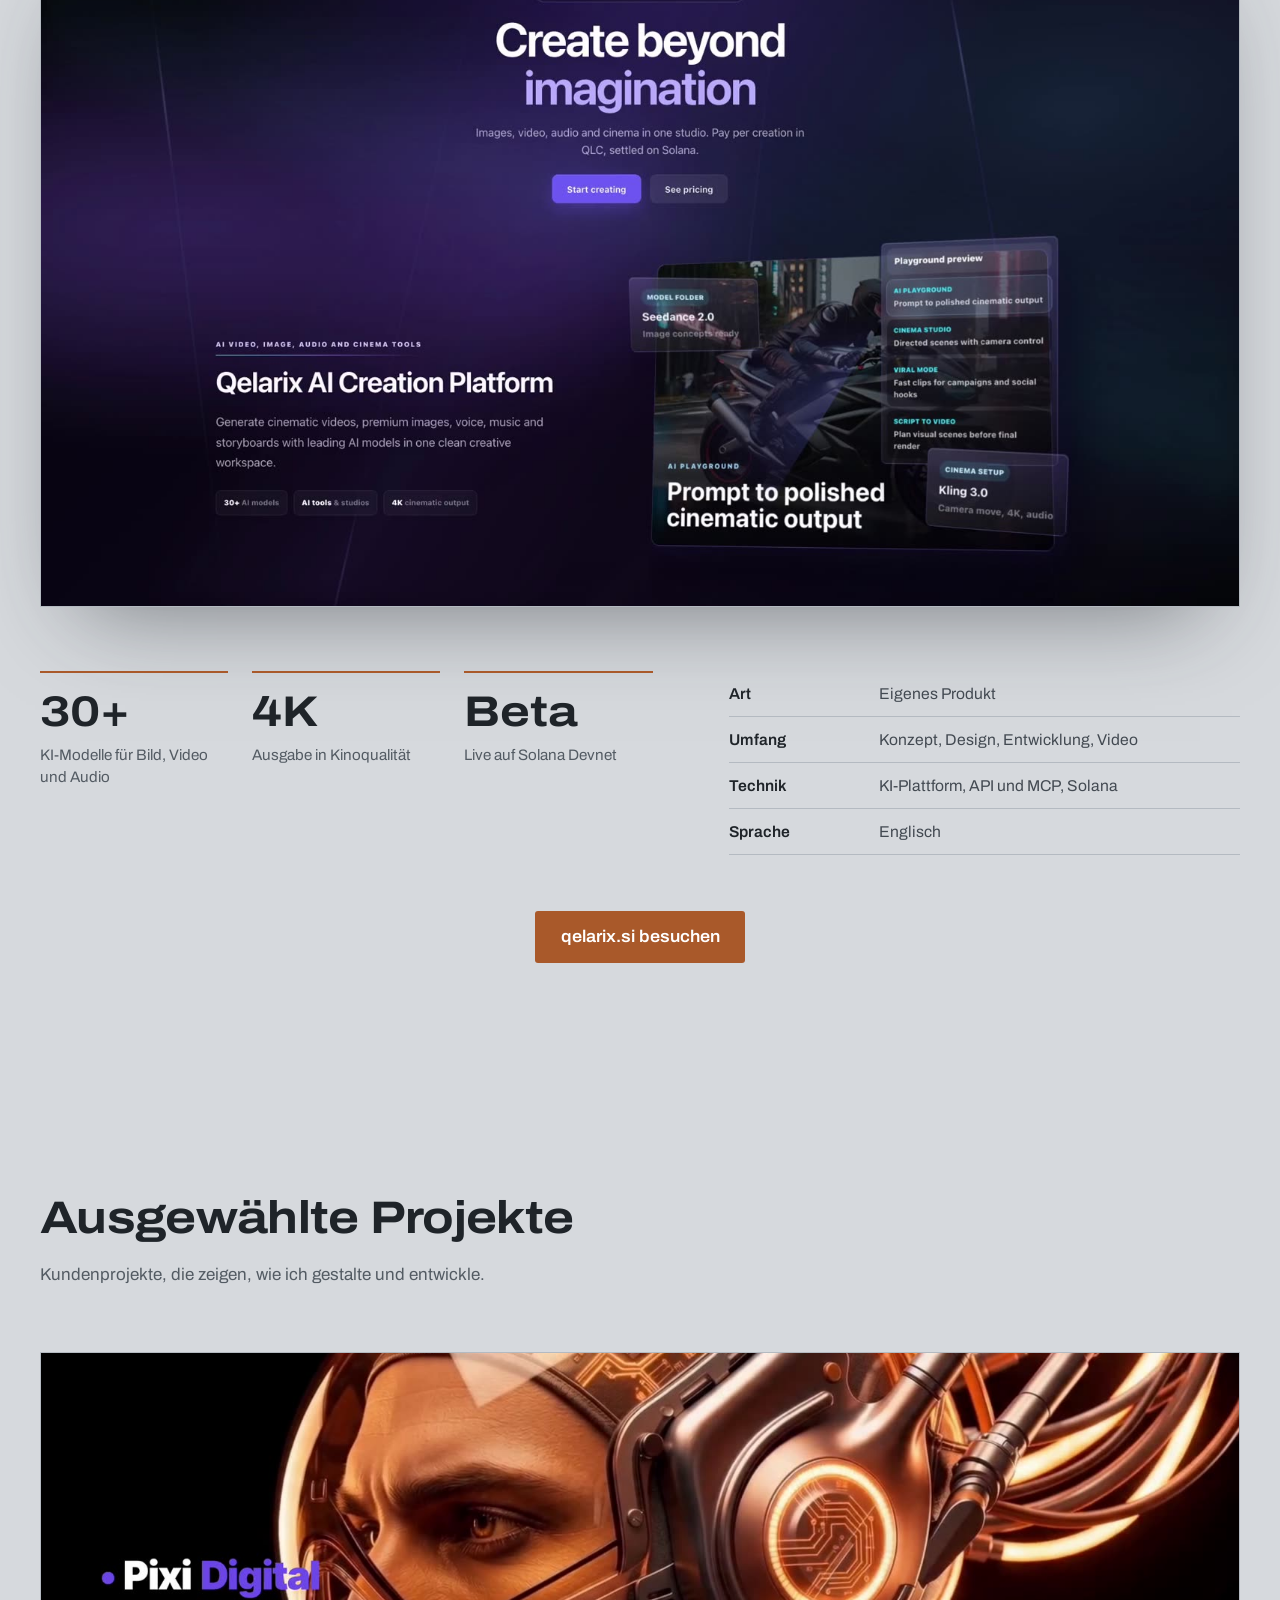
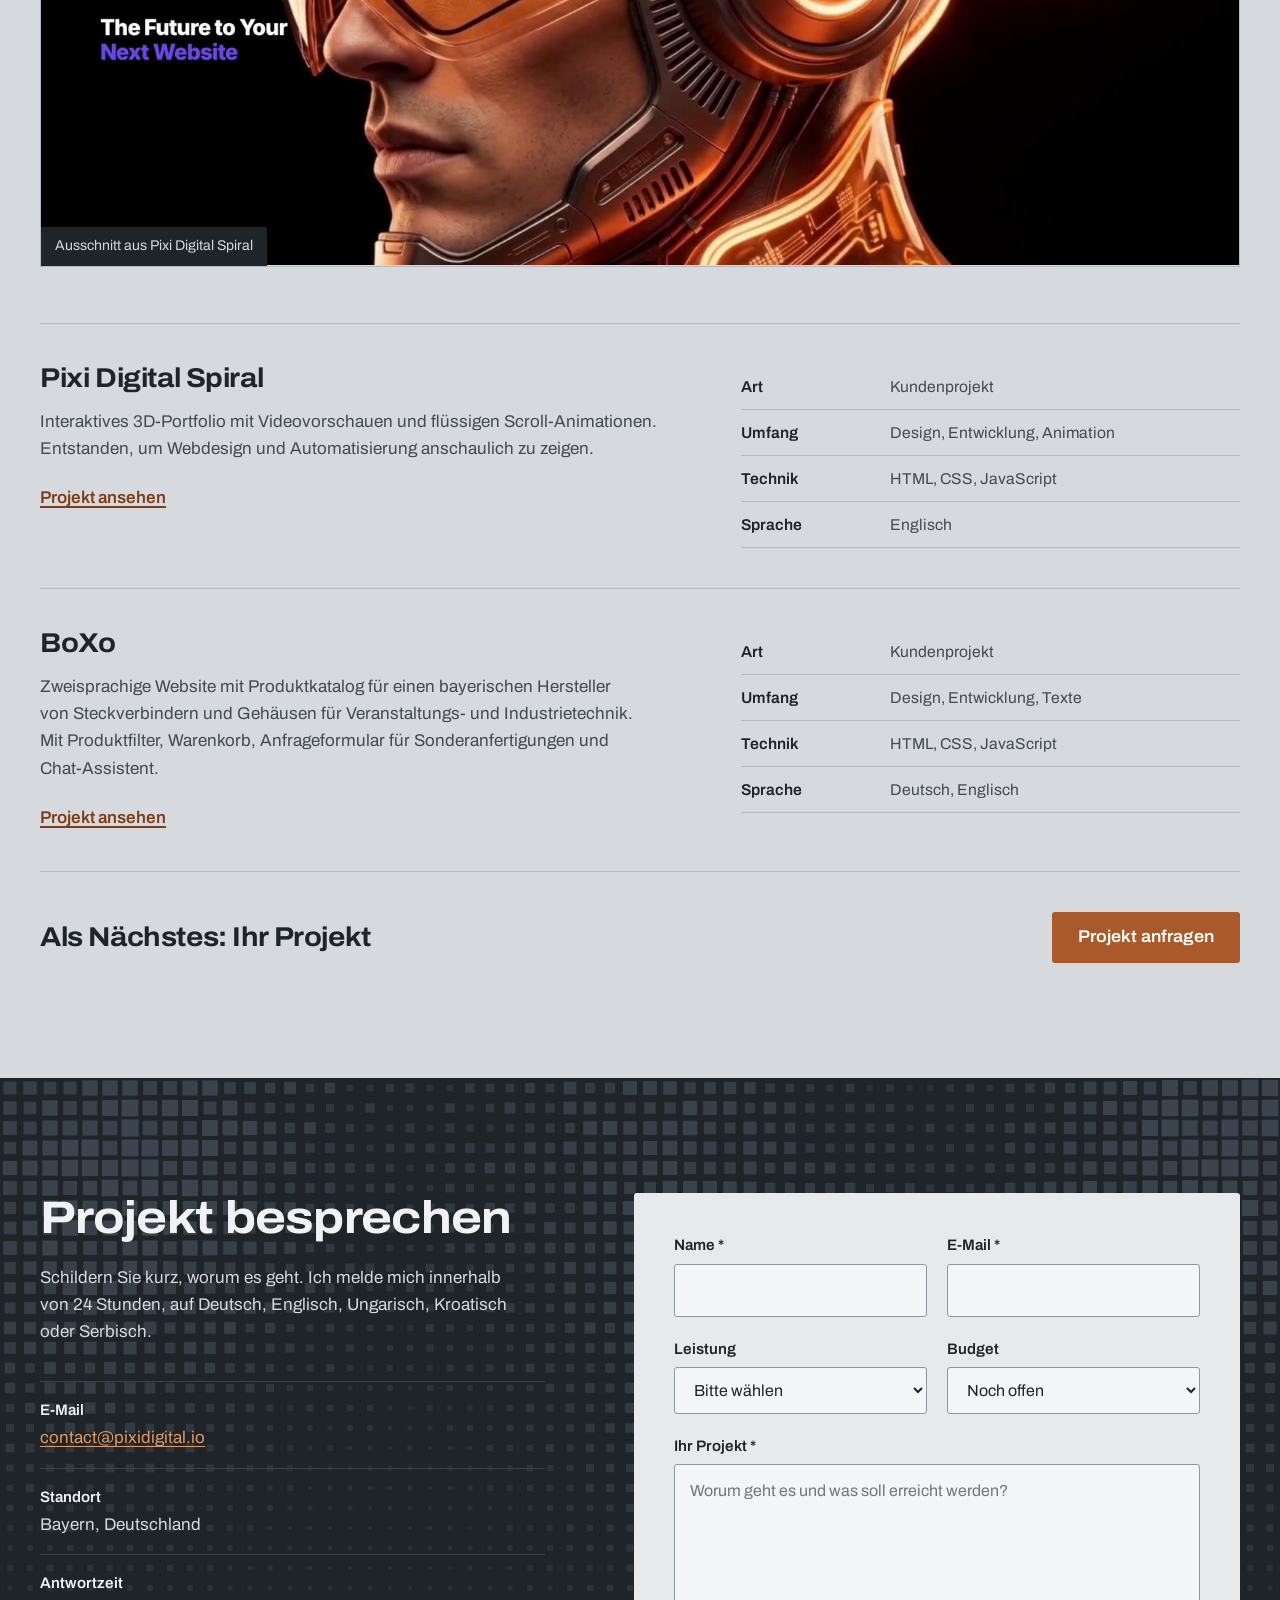
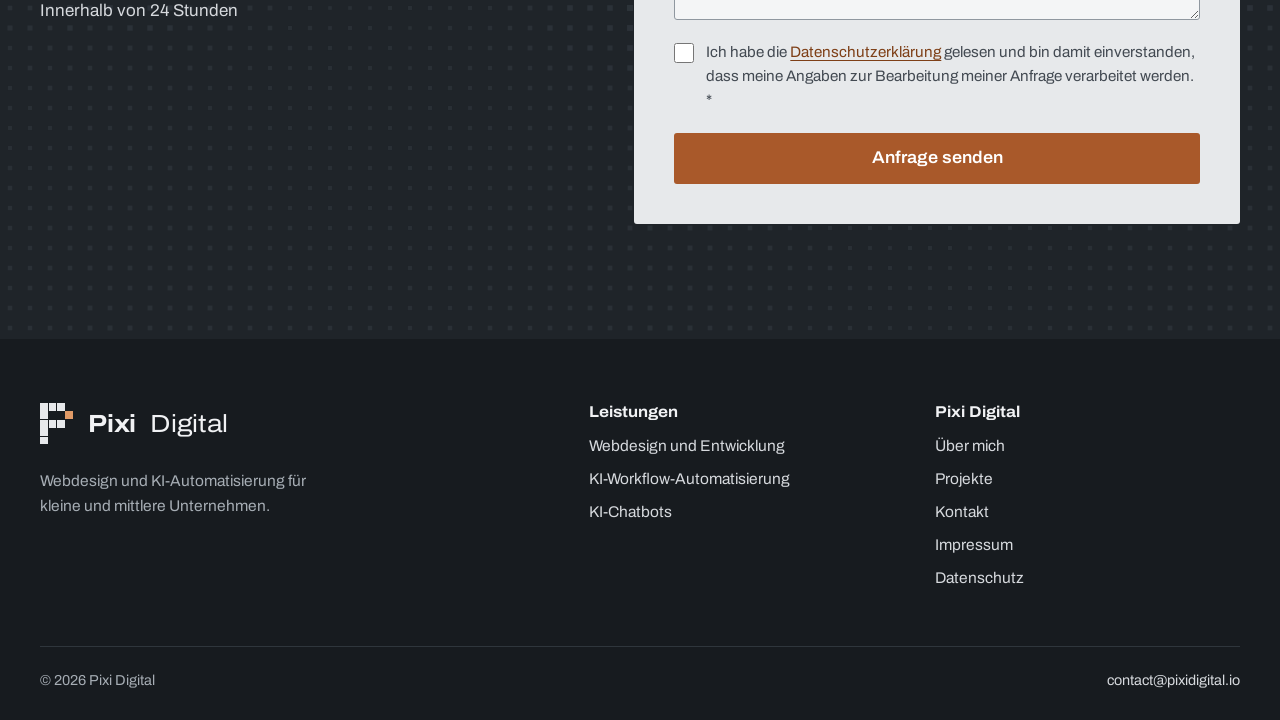
==== commit 658d27d4: "Share-Bild getrennt für Deutsch und Englisch" ====
--- a/index.html
+++ b/index.html
@@ -21,10 +21,10 @@
   <meta property="og:image:type" content="image/png" />
   <meta property="og:image:width" content="1200" />
   <meta property="og:image:height" content="630" />
-  <meta property="og:image:alt" content="Pixi Digital Logo. Webdesign, KI-Automatisierung und KI-Chatbots." />
+  <meta property="og:image:alt" content="Pixi Digital: Websites und KI-Automatisierung für Betriebe, die wachsen wollen" />
   <meta name="twitter:card" content="summary_large_image" />
   <meta name="twitter:image" content="https://pixidigital.io/og-image.png" />
-  <meta name="twitter:image:alt" content="Pixi Digital Logo. Webdesign, KI-Automatisierung und KI-Chatbots." />
+  <meta name="twitter:image:alt" content="Pixi Digital: Websites und KI-Automatisierung für Betriebe, die wachsen wollen" />
 
   <link rel="icon" type="image/svg+xml" href="favicon.svg" />
   <link rel="preload" href="fonts/archivo-latin-wdth-normal.woff2" as="font" type="font/woff2" crossorigin />
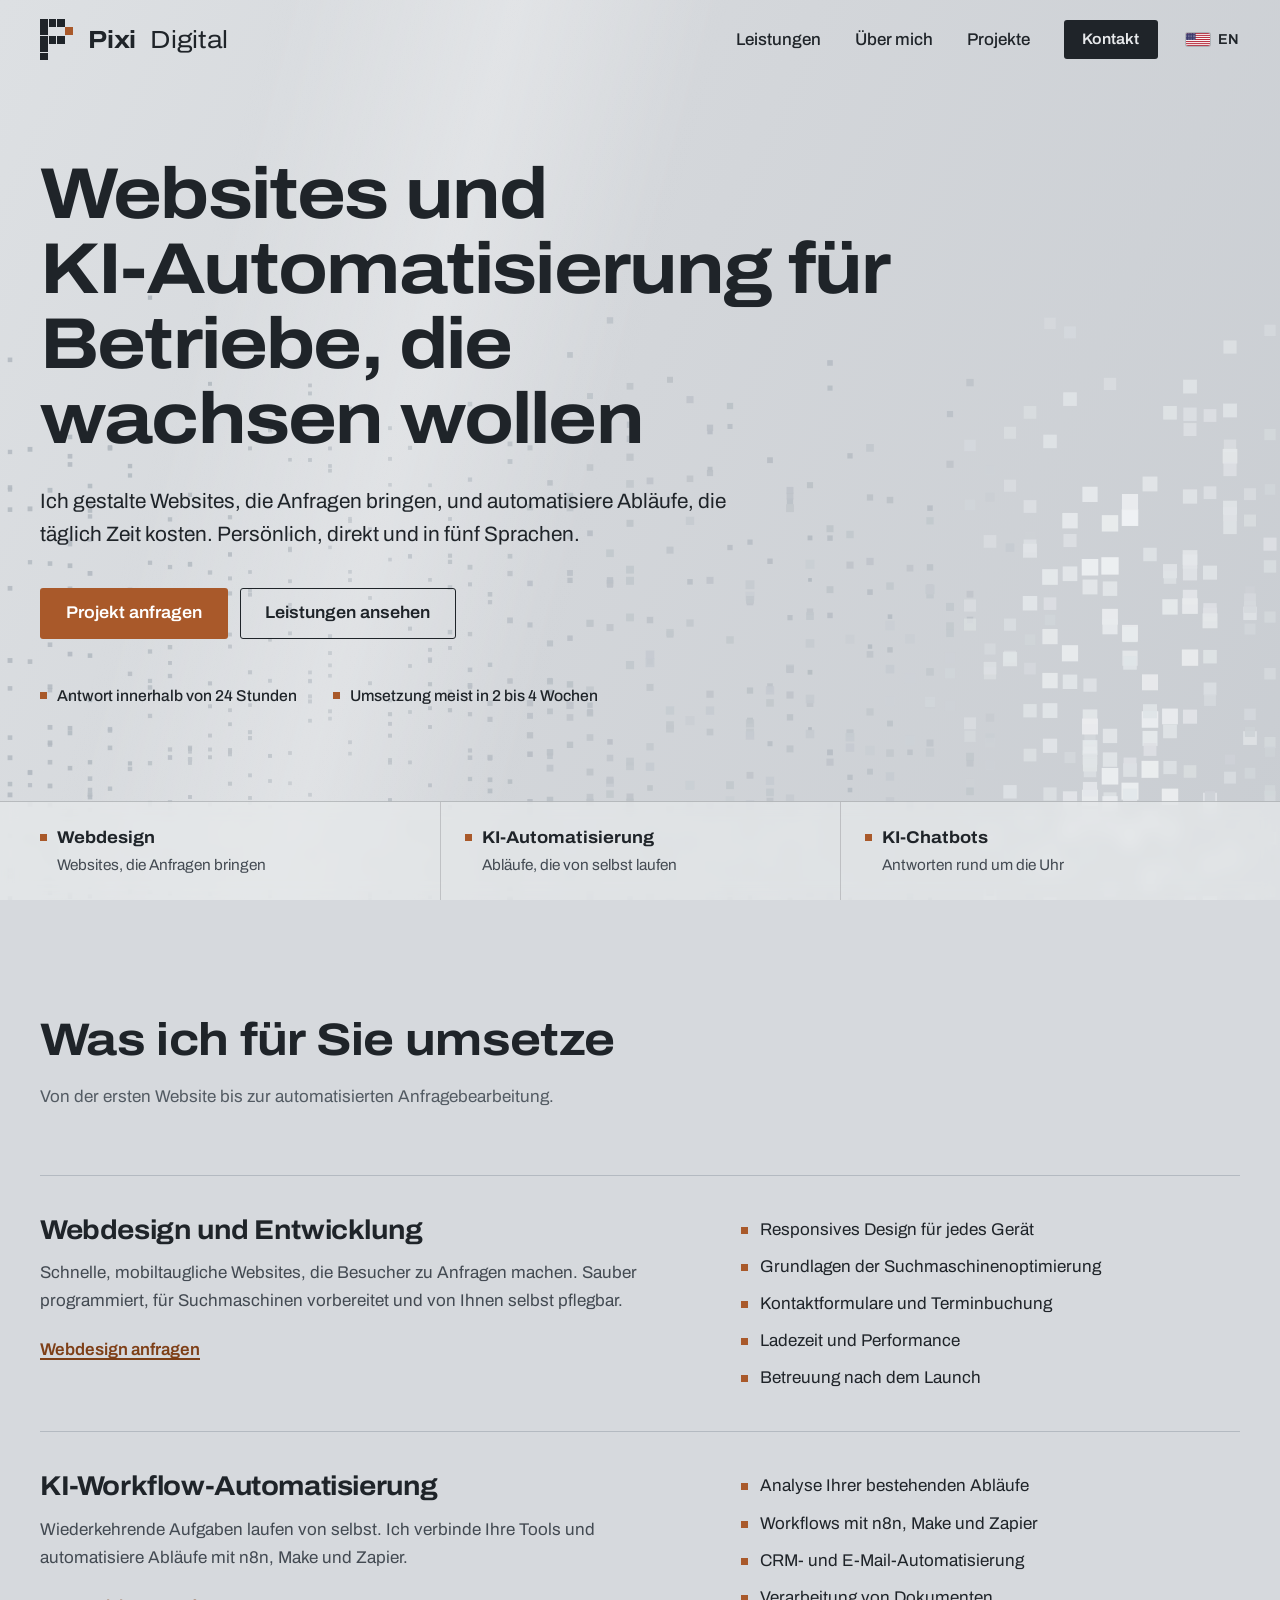
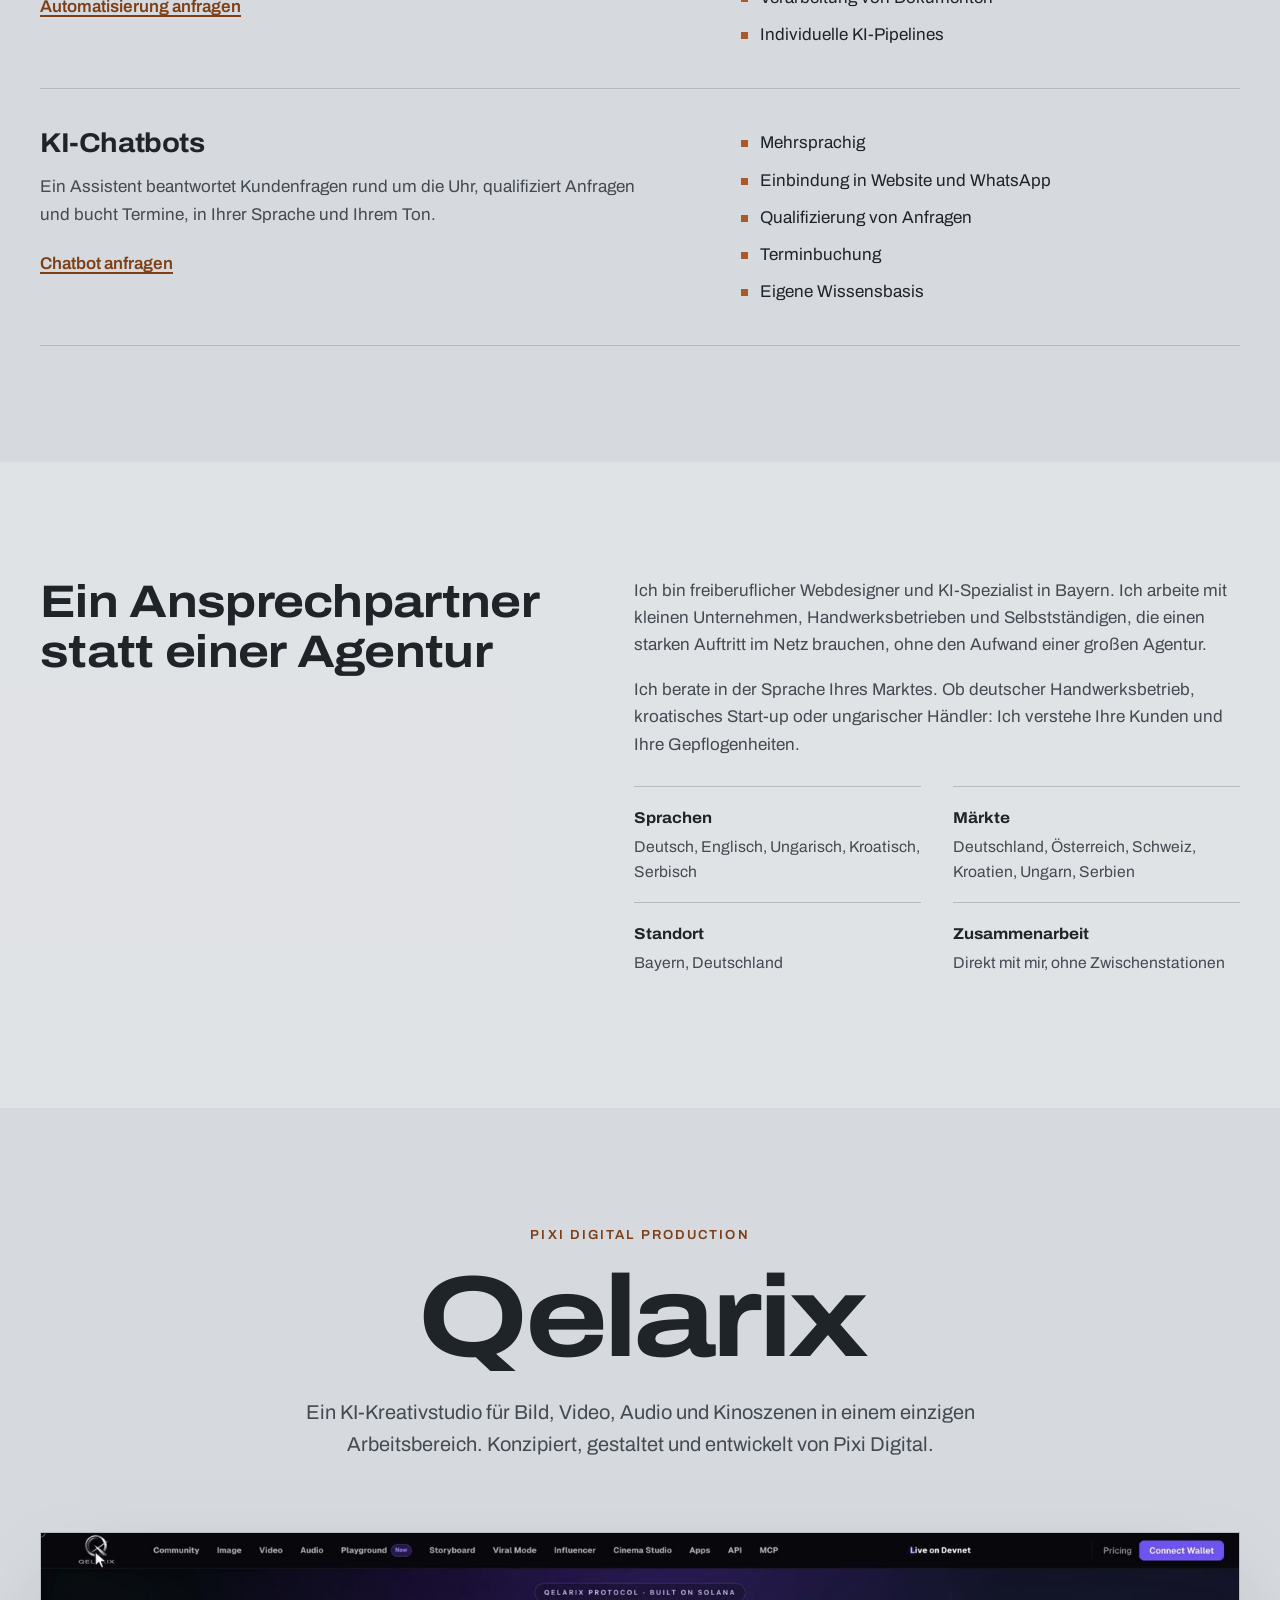
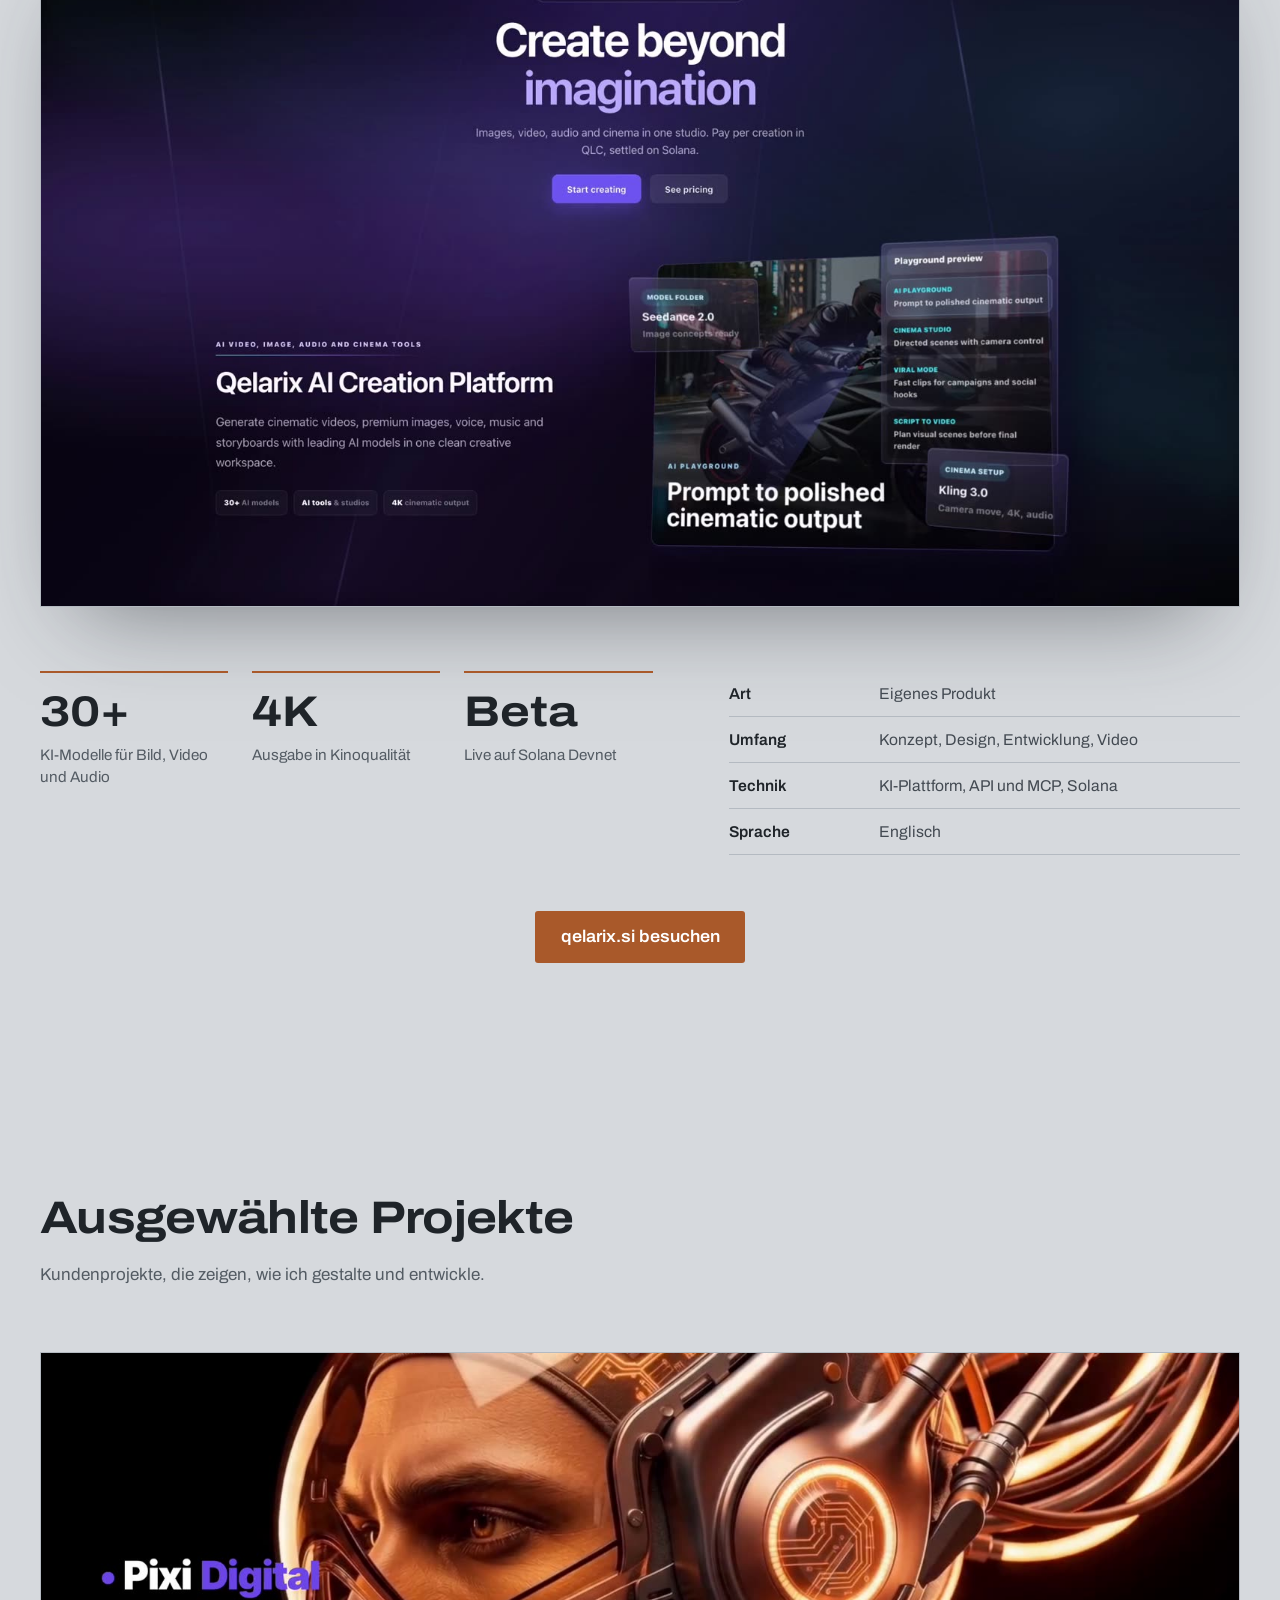
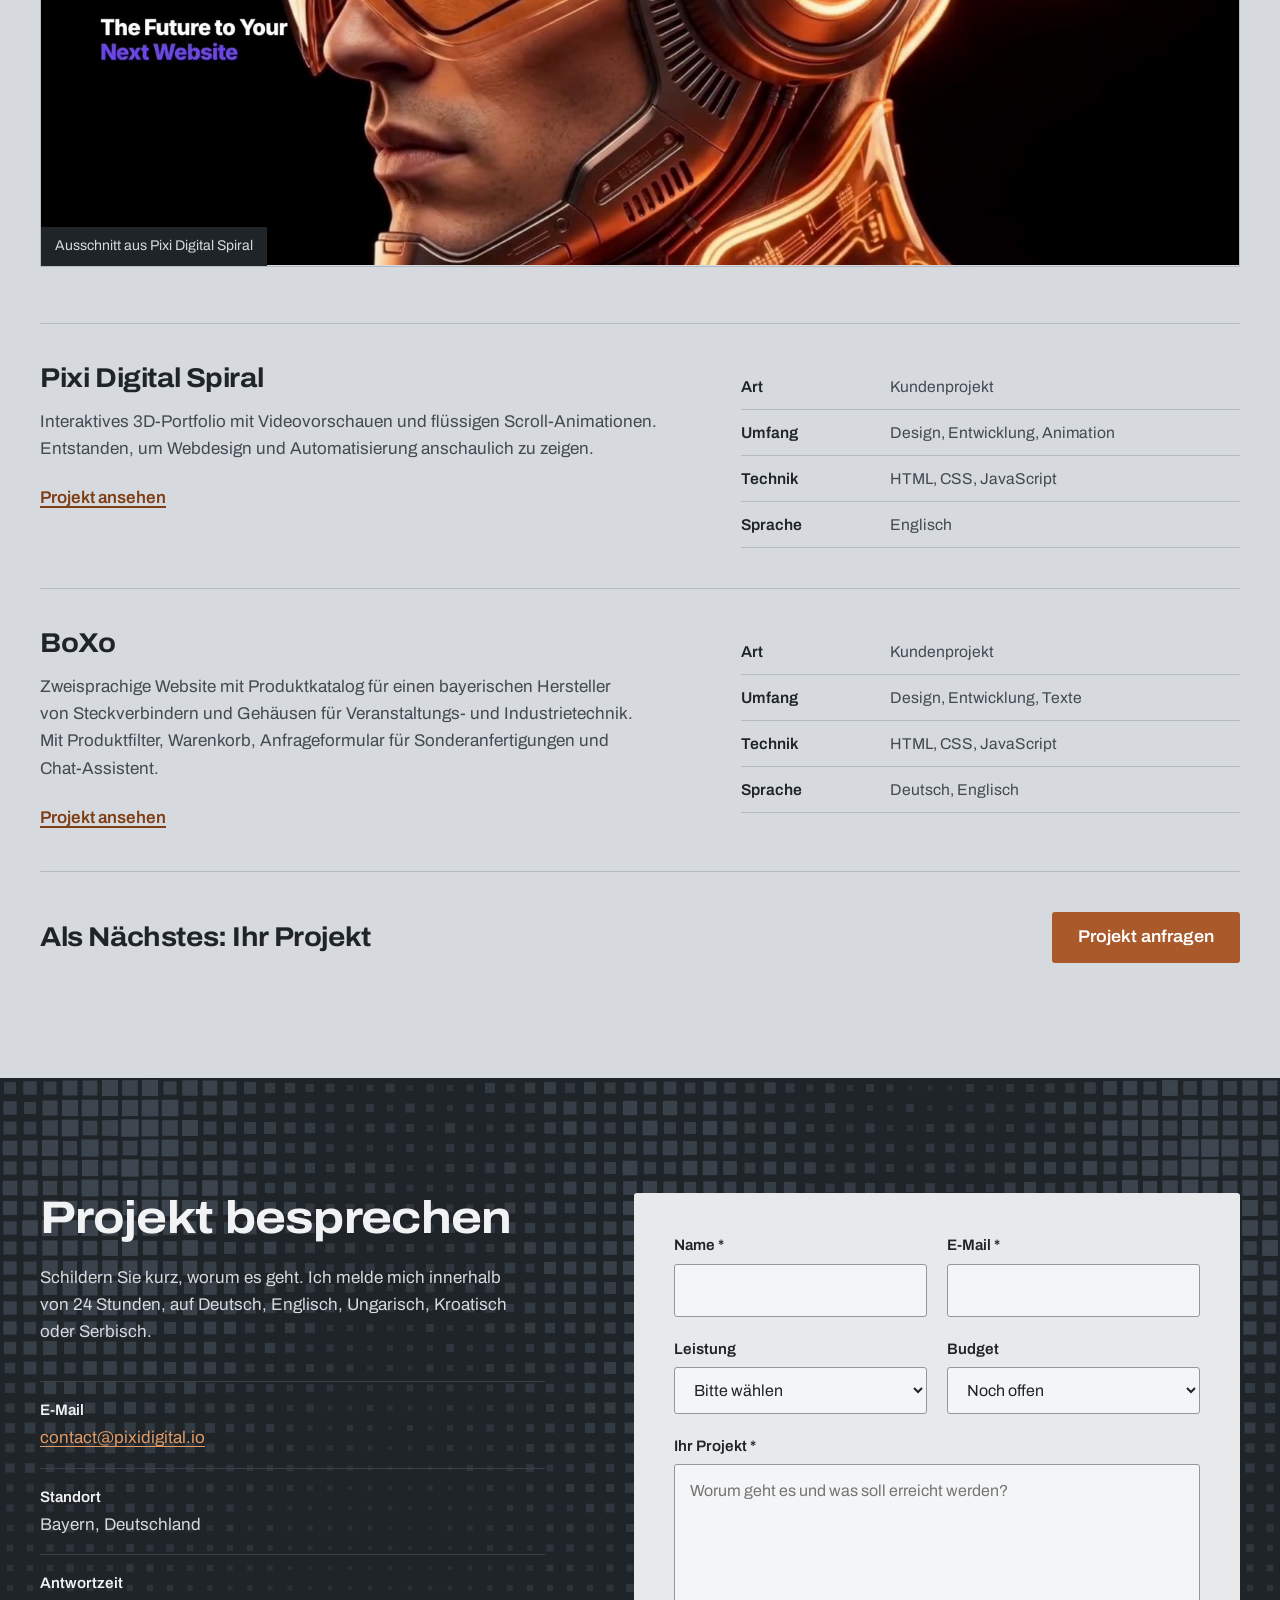
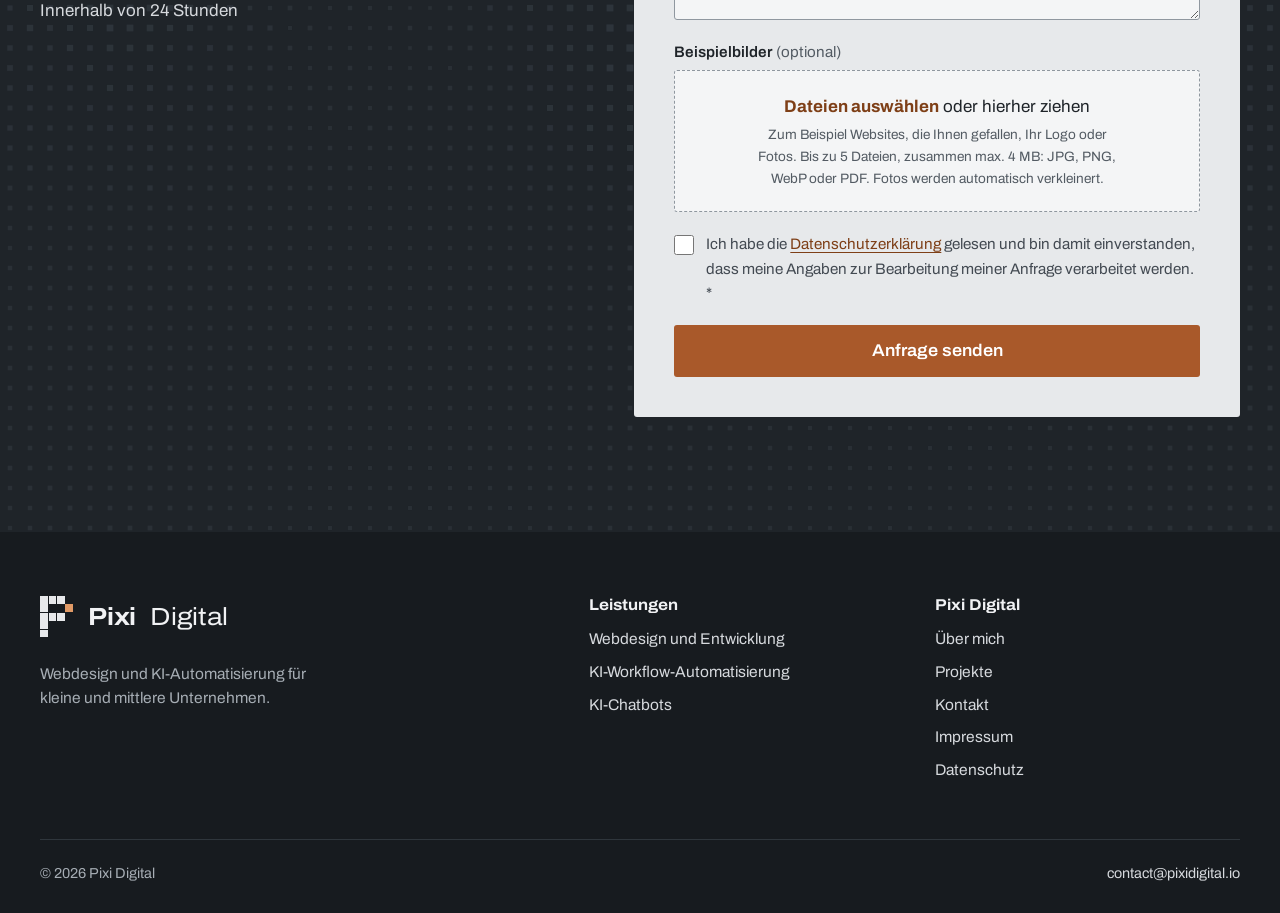
==== commit ee2c71a5: "Anfrageformular: Beispielbilder hochladen" ====
--- a/index.html
+++ b/index.html
@@ -307,6 +307,17 @@
             <p class="field-error" id="message-error"></p>
           </div>
 
+          <div class="field upload">
+            <span class="upload__label" id="files-label">Beispielbilder <span class="upload__opt">(optional)</span></span>
+            <div class="upload__drop" id="uploadDrop">
+              <input type="file" id="files" name="files" multiple accept="image/jpeg,image/png,image/webp,application/pdf" aria-labelledby="files-label" aria-describedby="files-hint files-error" />
+              <p class="upload__text"><strong>Dateien auswählen</strong> oder hierher ziehen</p>
+              <p class="upload__hint" id="files-hint">Zum Beispiel Websites, die Ihnen gefallen, Ihr Logo oder Fotos. Bis zu 5 Dateien, zusammen max. 4 MB: JPG, PNG, WebP oder PDF. Fotos werden automatisch verkleinert.</p>
+            </div>
+            <ul class="upload__list" id="fileList"></ul>
+            <p class="field-error" id="files-error"></p>
+          </div>
+
           <!-- Honeypot: für Menschen unsichtbar, Bots füllen es aus -->
           <div class="hp" aria-hidden="true">
             <label for="website">Website (bitte leer lassen)</label>
--- a/style.css
+++ b/style.css
@@ -504,6 +504,71 @@
 .field-error { color: var(--error); font-size: 0.9rem; min-height: 0; }
 .field-error:empty { display: none; }
 .hp { position: absolute; left: -9999px; width: 1px; height: 1px; overflow: hidden; }
+
+/* Beispielbilder im Formular */
+.upload__label { color: var(--ink); font-weight: 600; font-size: 0.95rem; }
+.upload__opt { color: var(--ink-mute); font-weight: 400; }
+.upload__drop {
+  position: relative;
+  display: grid;
+  gap: 4px;
+  justify-items: center;
+  padding: 22px 16px;
+  text-align: center;
+  border: 1px dashed #8f979f;
+  border-radius: var(--radius);
+  background: #f4f5f6;
+  transition: border-color 0.15s, background-color 0.15s;
+}
+.upload__drop:hover,
+.upload__drop.is-over { border-color: var(--copper); background: #fff; }
+.upload__drop:focus-within { outline: 2px solid var(--copper); outline-offset: 1px; border-color: var(--copper); }
+.field .upload__drop input { position: absolute; inset: 0; width: 100%; height: 100%; padding: 0; border: 0; opacity: 0; cursor: pointer; }
+.upload__text { color: var(--ink); }
+.upload__text strong { color: var(--copper-deep); }
+.upload__hint { max-width: 46ch; color: var(--ink-mute); font-size: 0.85rem; }
+.upload__list { display: grid; gap: 6px; margin: 0; padding: 0; list-style: none; }
+.upload__list:empty { display: none; }
+.upload__item {
+  display: flex;
+  align-items: center;
+  gap: 12px;
+  padding: 8px 8px 8px 10px;
+  border: 1px solid var(--steel-line);
+  border-radius: var(--radius);
+  background: #f4f5f6;
+  color: var(--ink);
+  font-size: 0.92rem;
+}
+.upload__thumb {
+  flex: none;
+  display: grid;
+  place-items: center;
+  width: 40px;
+  height: 40px;
+  border-radius: 2px;
+  background: var(--steel-sunk);
+  color: var(--ink-soft);
+  font-size: 0.7rem;
+  font-weight: 700;
+  object-fit: cover;
+}
+.upload__name { flex: 1; min-width: 0; overflow: hidden; text-overflow: ellipsis; white-space: nowrap; }
+.upload__size { flex: none; color: var(--ink-mute); font-size: 0.85rem; }
+.upload__remove {
+  flex: none;
+  width: 32px;
+  height: 32px;
+  border: 0;
+  border-radius: var(--radius);
+  background: transparent;
+  color: var(--ink-soft);
+  font-size: 1.2rem;
+  line-height: 1;
+  cursor: pointer;
+}
+.upload__remove:hover { background: var(--steel-sunk); color: var(--ink); }
+.upload__remove:focus-visible { outline: 2px solid var(--copper); outline-offset: 1px; }
 
 .consent { display: grid; gap: 6px; }
 .consent__row { display: flex; gap: 12px; align-items: flex-start; }
